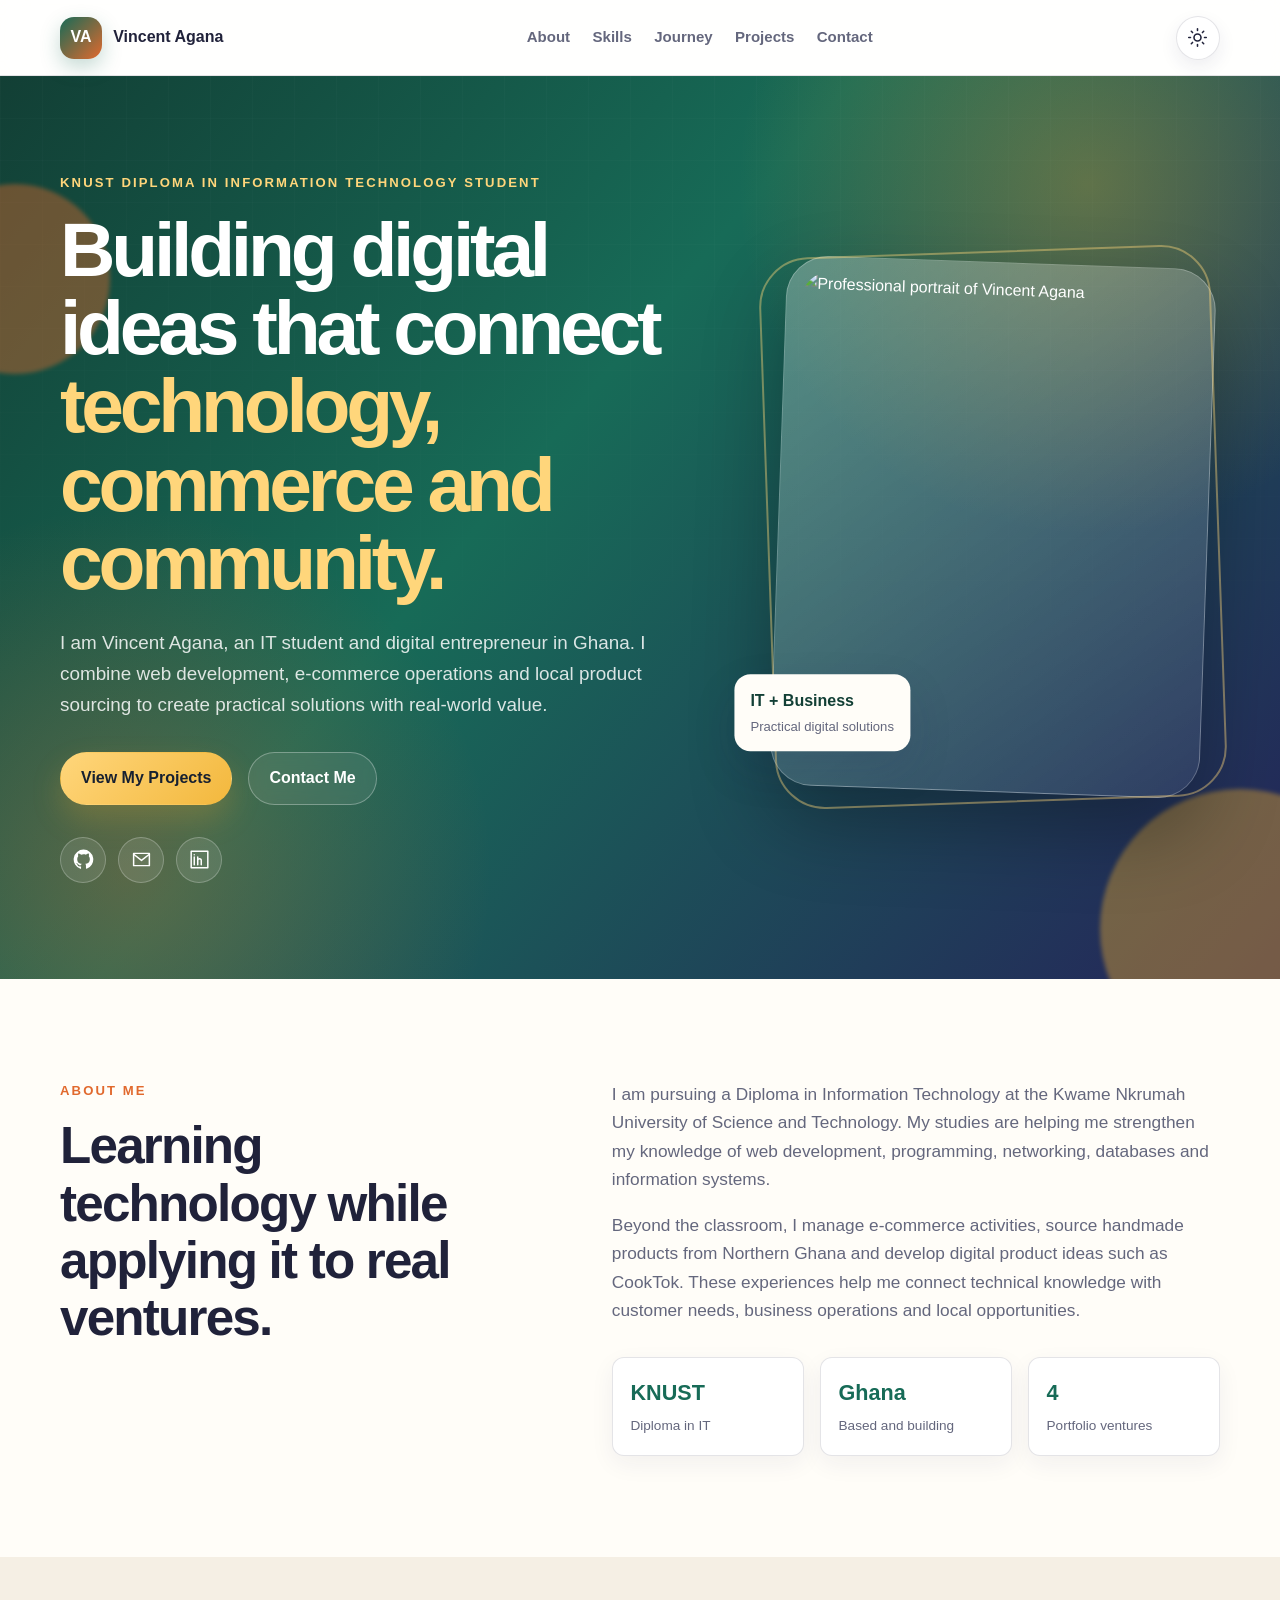
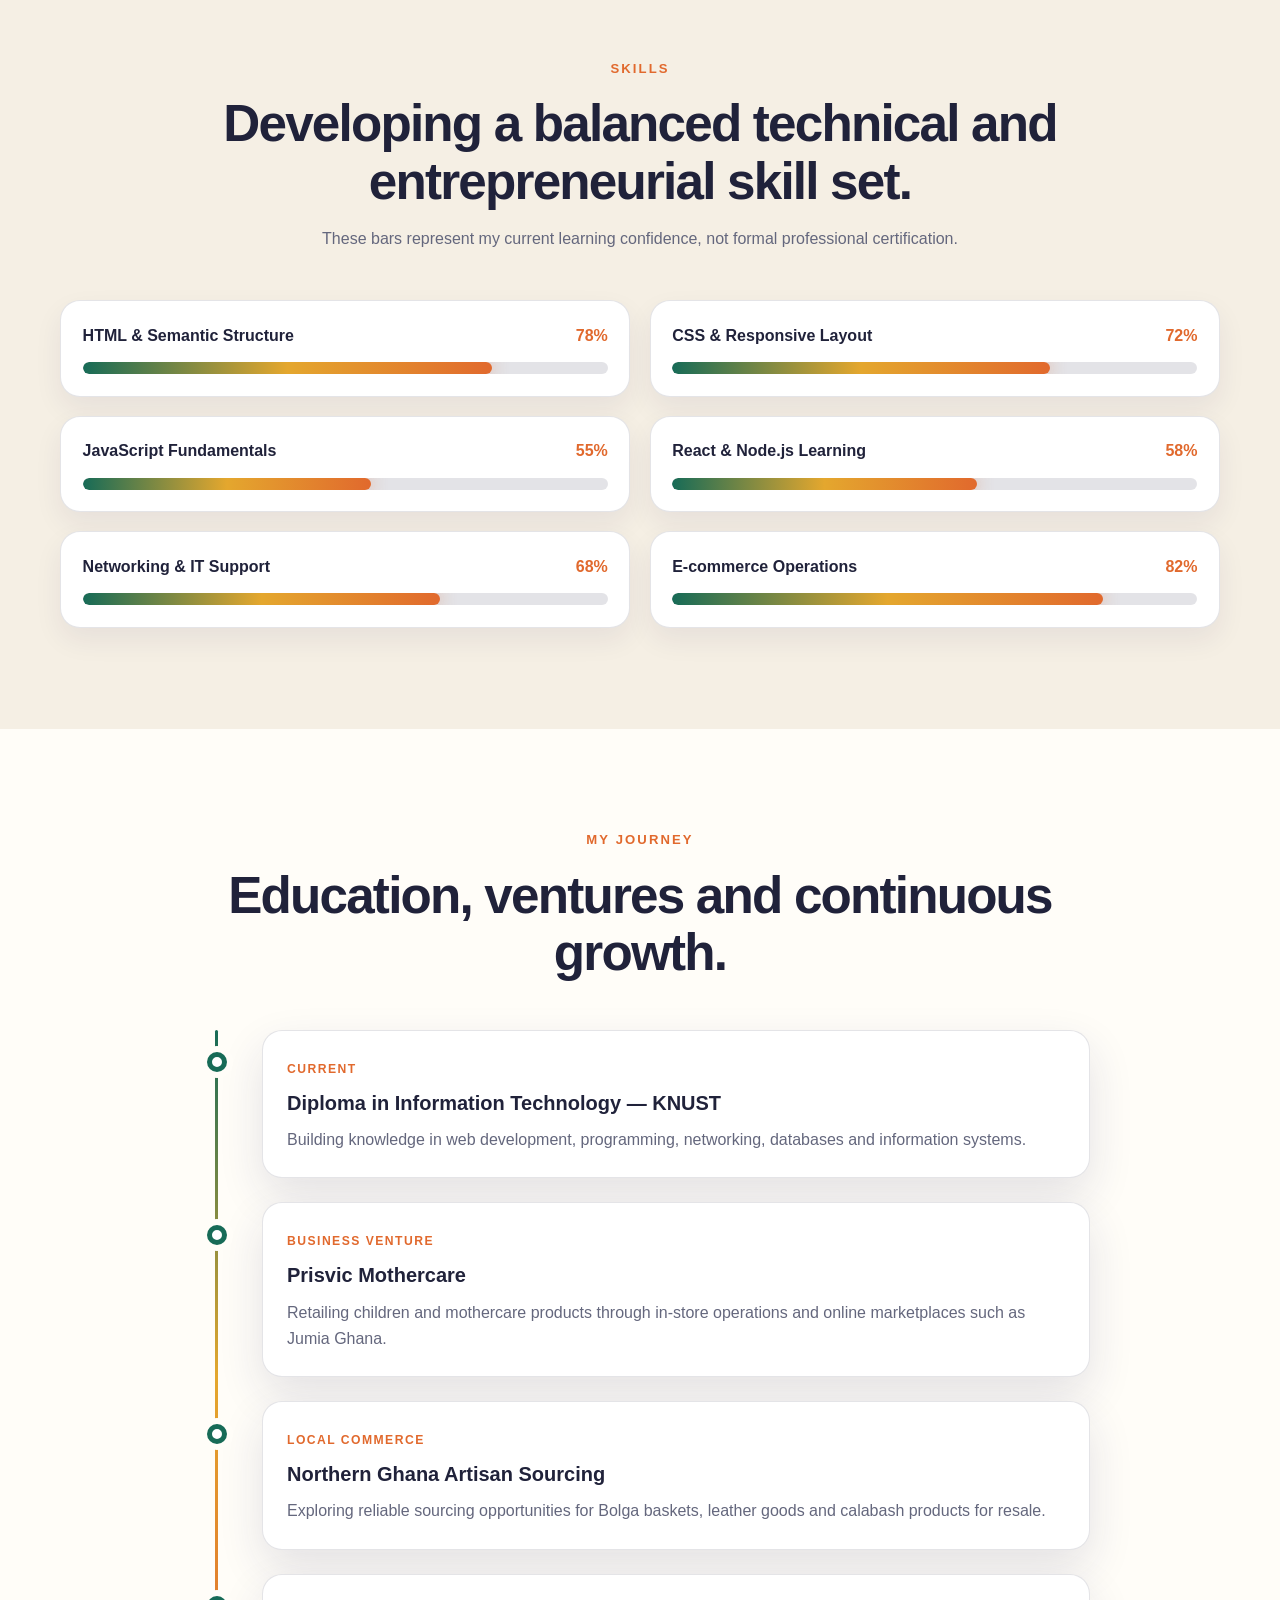
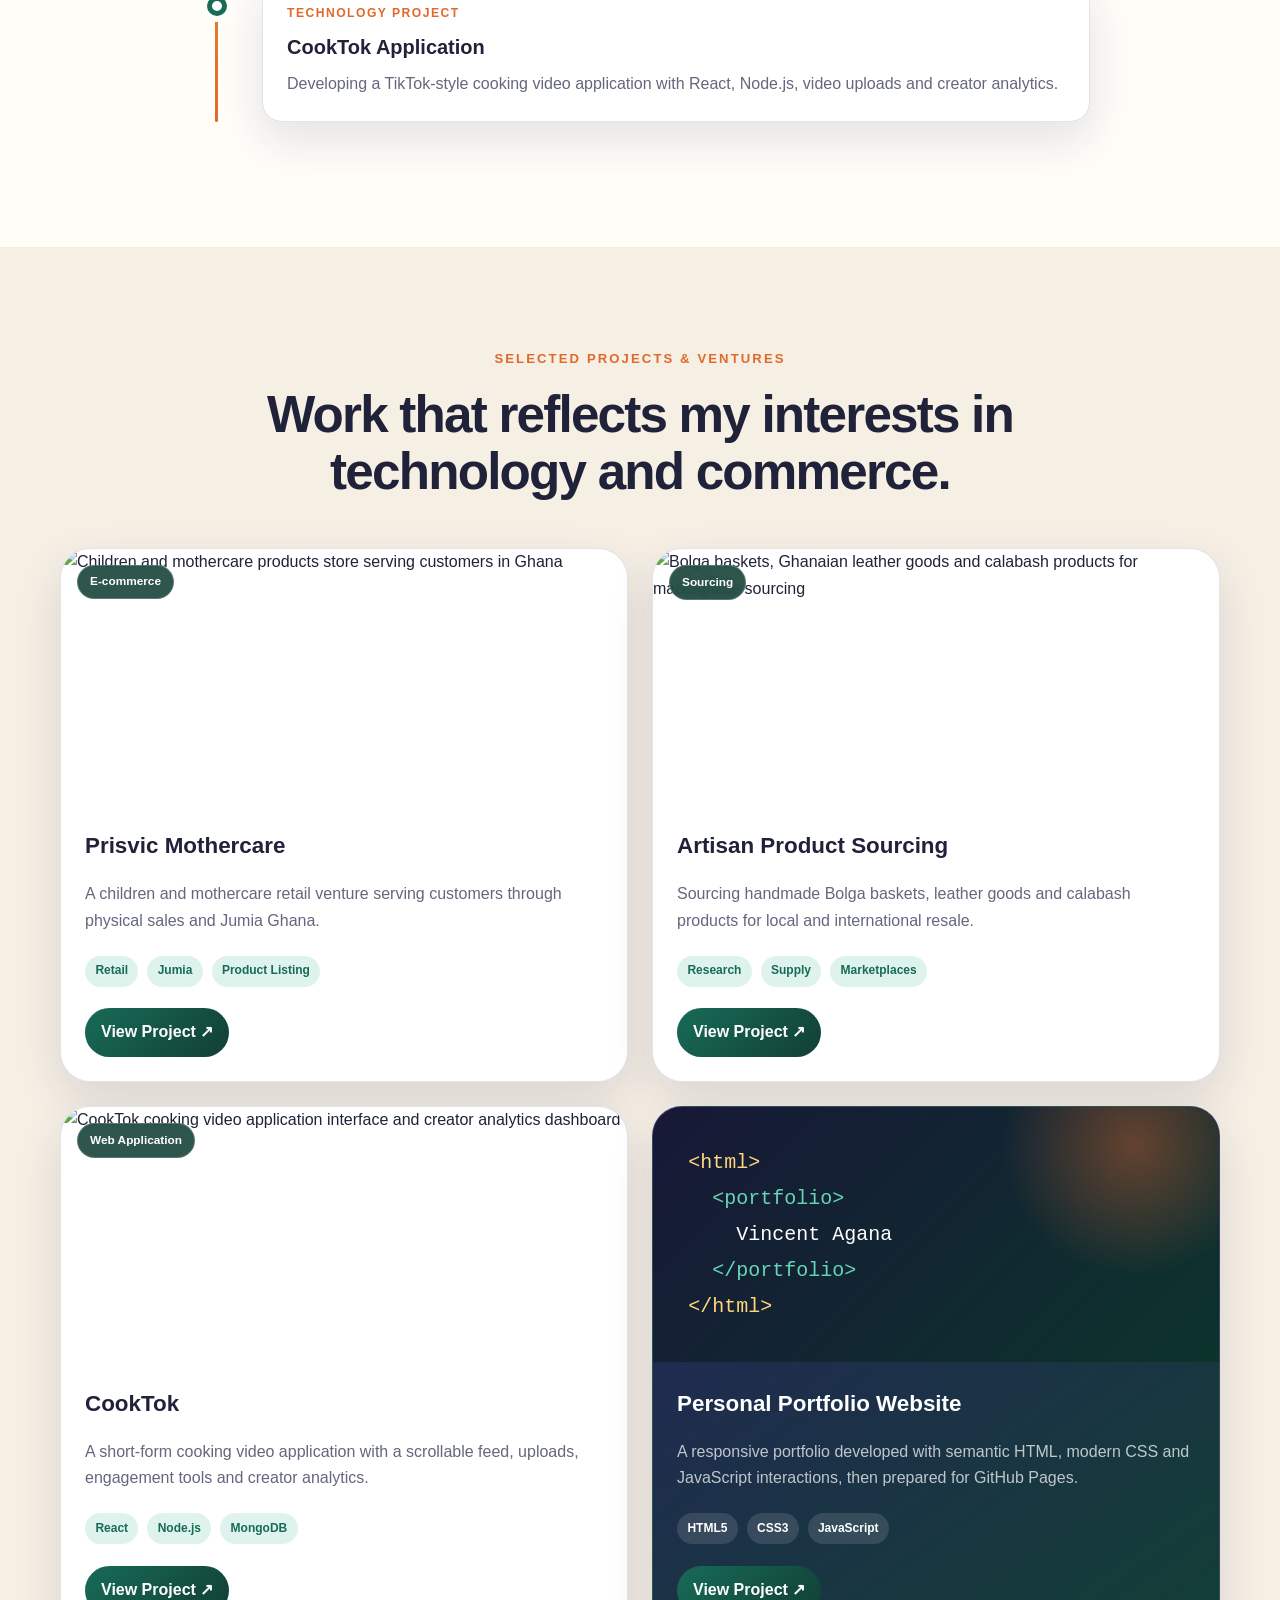
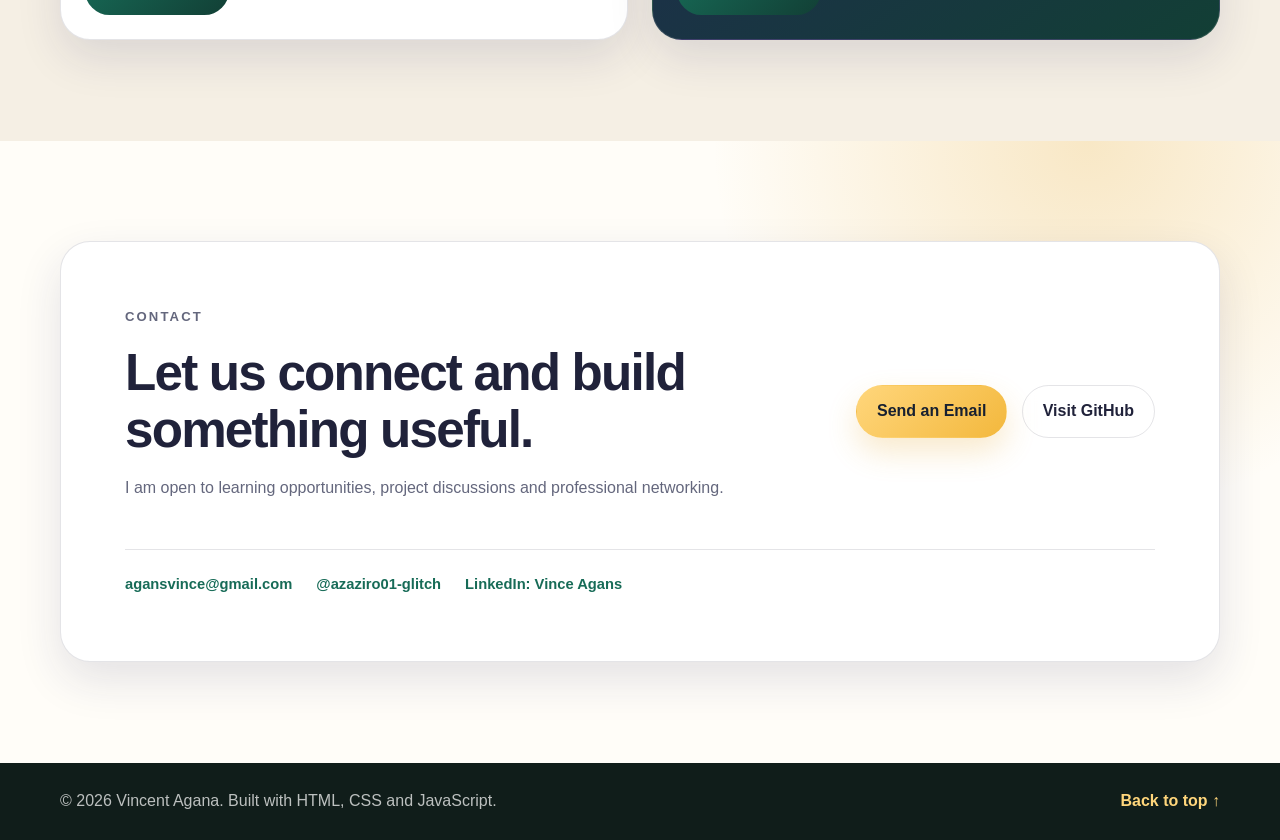
==== index.html @ 9705f958 "Add files via upload" ====
<!DOCTYPE html>
<html lang="en">
<head>
    <meta charset="UTF-8">
    <meta name="viewport" content="width=device-width, initial-scale=1.0">
    <meta name="description" content="Portfolio of Vincent Agana, a KNUST Diploma in Information Technology student, digital entrepreneur and web development learner in Ghana.">
    <meta name="theme-color" content="#173f35">
    <title>Vincent Agana | IT Student & Digital Entrepreneur</title>
    <link rel="stylesheet" href="style.css">
    <script>
        (function () {
            const savedTheme = localStorage.getItem("portfolio-theme");
            if (savedTheme === "dark") {
                document.documentElement.setAttribute("data-theme", "dark");
            }
        })();
    </script>
</head>
<body>
    <a class="skip-link" href="#main-content">Skip to main content</a>

    <header class="site-header">
        <div class="container nav-row">
            <a class="brand" href="#home" aria-label="Vincent Agana home">
                <span class="brand-mark">VA</span>
                <span>Vincent Agana</span>
            </a>

            <nav aria-label="Main navigation">
                <a href="#about">About</a>
                <a href="#skills">Skills</a>
                <a href="#timeline">Journey</a>
                <a href="#ventures">Projects</a>
                <a href="#contact">Contact</a>
            </nav>

            <button class="theme-toggle" id="theme-toggle" type="button" aria-label="Switch to dark mode" title="Switch colour theme">
                <svg class="sun-icon" viewBox="0 0 24 24" aria-hidden="true">
                    <circle cx="12" cy="12" r="4"></circle>
                    <path d="M12 2v2M12 20v2M4.93 4.93l1.42 1.42M17.66 17.66l1.41 1.41M2 12h2M20 12h2M4.93 19.07l1.42-1.42M17.66 6.34l1.41-1.41"></path>
                </svg>
                <svg class="moon-icon" viewBox="0 0 24 24" aria-hidden="true">
                    <path d="M21 12.79A9 9 0 1 1 11.21 3 7 7 0 0 0 21 12.79z"></path>
                </svg>
            </button>
        </div>
    </header>

    <main id="main-content">
        <section id="home" class="hero">
            <div class="hero-orb hero-orb-one" aria-hidden="true"></div>
            <div class="hero-orb hero-orb-two" aria-hidden="true"></div>

            <div class="container hero-grid">
                <div class="hero-copy reveal">
                    <p class="eyebrow">KNUST Diploma in Information Technology Student</p>
                    <h1>Building digital ideas that connect <span>technology, commerce and community.</span></h1>
                    <p class="hero-text">
                        I am Vincent Agana, an IT student and digital entrepreneur in Ghana. I combine web development,
                        e-commerce operations and local product sourcing to create practical solutions with real-world value.
                    </p>

                    <div class="hero-actions">
                        <a class="btn btn-primary" href="#ventures">View My Projects</a>
                        <a class="btn btn-ghost" href="mailto:agansvince@gmail.com">Contact Me</a>
                    </div>

                    <div class="social-row" aria-label="Social links">
                        <a class="social-icon" href="https://github.com/azaziro01-glitch" target="_blank" rel="noopener noreferrer" aria-label="GitHub profile" title="GitHub">
                            <svg viewBox="0 0 24 24" aria-hidden="true">
                                <path d="M12 .7a11.3 11.3 0 0 0-3.57 22c.57.1.77-.25.77-.55v-2.16c-3.15.68-3.81-1.34-3.81-1.34-.52-1.31-1.26-1.66-1.26-1.66-1.03-.7.08-.69.08-.69 1.14.08 1.74 1.17 1.74 1.17 1.01 1.74 2.66 1.24 3.31.95.1-.73.4-1.24.72-1.52-2.51-.29-5.15-1.26-5.15-5.59 0-1.24.44-2.25 1.17-3.04-.12-.29-.51-1.44.11-3 0 0 .95-.3 3.11 1.16A10.8 10.8 0 0 1 12 6.06c.96 0 1.93.13 2.83.38 2.16-1.46 3.11-1.16 3.11-1.16.62 1.56.23 2.71.11 3 .73.79 1.17 1.8 1.17 3.04 0 4.34-2.65 5.3-5.17 5.58.41.35.77 1.04.77 2.1v3.12c0 .3.2.66.78.55A11.3 11.3 0 0 0 12 .7z"></path>
                            </svg>
                        </a>
                        <a class="social-icon" href="mailto:agansvince@gmail.com" aria-label="Send email" title="Email">
                            <svg viewBox="0 0 24 24" aria-hidden="true">
                                <path d="M3 5h18v14H3z"></path>
                                <path d="m3 6 9 7 9-7"></path>
                            </svg>
                        </a>
                        <a class="social-icon" href="https://www.linkedin.com/in/vince-agans-50a6523a5" target="_blank" rel="noopener noreferrer" aria-label="LinkedIn profile" title="LinkedIn">
                            <svg viewBox="0 0 24 24" aria-hidden="true">
                                <path d="M6 9v9M6 6.5v.01M10 18v-5c0-2.5 4-2.7 4 0v5M10 9v9M2.5 2.5h19v19h-19z"></path>
                            </svg>
                        </a>
                    </div>
                </div>

                <div class="hero-visual reveal">
                    <div class="portrait-frame">
                        <img src="images/vincent-profile.webp" alt="Professional portrait of Vincent Agana">
                        <div class="portrait-badge">
                            <strong>IT + Business</strong>
                            <span>Practical digital solutions</span>
                        </div>
                    </div>
                </div>
            </div>
        </section>

        <section id="about" class="section">
            <div class="container split-layout">
                <div class="section-heading reveal">
                    <p class="eyebrow">About Me</p>
                    <h2>Learning technology while applying it to real ventures.</h2>
                </div>

                <div class="about-copy reveal">
                    <p>
                        I am pursuing a Diploma in Information Technology at the Kwame Nkrumah University of Science and
                        Technology. My studies are helping me strengthen my knowledge of web development, programming,
                        networking, databases and information systems.
                    </p>
                    <p>
                        Beyond the classroom, I manage e-commerce activities, source handmade products from Northern Ghana
                        and develop digital product ideas such as CookTok. These experiences help me connect technical
                        knowledge with customer needs, business operations and local opportunities.
                    </p>

                    <div class="fact-grid">
                        <div><strong>KNUST</strong><span>Diploma in IT</span></div>
                        <div><strong>Ghana</strong><span>Based and building</span></div>
                        <div><strong>4</strong><span>Portfolio ventures</span></div>
                    </div>
                </div>
            </div>
        </section>

        <section id="skills" class="section section-alt">
            <div class="container">
                <div class="section-heading centered reveal">
                    <p class="eyebrow">Skills</p>
                    <h2>Developing a balanced technical and entrepreneurial skill set.</h2>
                    <p>These bars represent my current learning confidence, not formal professional certification.</p>
                </div>

                <div class="skills-grid">
                    <article class="skill-card reveal">
                        <div class="skill-label"><span>HTML & Semantic Structure</span><strong>78%</strong></div>
                        <div class="skill-track"><span class="skill-fill" data-level="78"></span></div>
                    </article>
                    <article class="skill-card reveal">
                        <div class="skill-label"><span>CSS & Responsive Layout</span><strong>72%</strong></div>
                        <div class="skill-track"><span class="skill-fill" data-level="72"></span></div>
                    </article>
                    <article class="skill-card reveal">
                        <div class="skill-label"><span>JavaScript Fundamentals</span><strong>55%</strong></div>
                        <div class="skill-track"><span class="skill-fill" data-level="55"></span></div>
                    </article>
                    <article class="skill-card reveal">
                        <div class="skill-label"><span>React & Node.js Learning</span><strong>58%</strong></div>
                        <div class="skill-track"><span class="skill-fill" data-level="58"></span></div>
                    </article>
                    <article class="skill-card reveal">
                        <div class="skill-label"><span>Networking & IT Support</span><strong>68%</strong></div>
                        <div class="skill-track"><span class="skill-fill" data-level="68"></span></div>
                    </article>
                    <article class="skill-card reveal">
                        <div class="skill-label"><span>E-commerce Operations</span><strong>82%</strong></div>
                        <div class="skill-track"><span class="skill-fill" data-level="82"></span></div>
                    </article>
                </div>
            </div>
        </section>

        <section id="timeline" class="section">
            <div class="container">
                <div class="section-heading centered reveal">
                    <p class="eyebrow">My Journey</p>
                    <h2>Education, ventures and continuous growth.</h2>
                </div>

                <div class="timeline">
                    <article class="timeline-item reveal">
                        <span class="timeline-dot"></span>
                        <div class="timeline-card">
                            <span class="timeline-year">Current</span>
                            <h3>Diploma in Information Technology — KNUST</h3>
                            <p>Building knowledge in web development, programming, networking, databases and information systems.</p>
                        </div>
                    </article>

                    <article class="timeline-item reveal">
                        <span class="timeline-dot"></span>
                        <div class="timeline-card">
                            <span class="timeline-year">Business Venture</span>
                            <h3>Prisvic Mothercare</h3>
                            <p>Retailing children and mothercare products through in-store operations and online marketplaces such as Jumia Ghana.</p>
                        </div>
                    </article>

                    <article class="timeline-item reveal">
                        <span class="timeline-dot"></span>
                        <div class="timeline-card">
                            <span class="timeline-year">Local Commerce</span>
                            <h3>Northern Ghana Artisan Sourcing</h3>
                            <p>Exploring reliable sourcing opportunities for Bolga baskets, leather goods and calabash products for resale.</p>
                        </div>
                    </article>

                    <article class="timeline-item reveal">
                        <span class="timeline-dot"></span>
                        <div class="timeline-card">
                            <span class="timeline-year">Technology Project</span>
                            <h3>CookTok Application</h3>
                            <p>Developing a TikTok-style cooking video application with React, Node.js, video uploads and creator analytics.</p>
                        </div>
                    </article>
                </div>
            </div>
        </section>

        <section id="ventures" class="section section-alt">
            <div class="container">
                <div class="section-heading centered reveal">
                    <p class="eyebrow">Selected Projects & Ventures</p>
                    <h2>Work that reflects my interests in technology and commerce.</h2>
                </div>

                <div class="project-grid">
                    <article class="project-card reveal">
                        <div class="project-image-wrap">
                            <img src="images/prisvic-mothercare.webp" alt="Children and mothercare products store serving customers in Ghana">
                            <span class="project-tag">E-commerce</span>
                        </div>
                        <div class="project-content">
                            <h3>Prisvic Mothercare</h3>
                            <p>A children and mothercare retail venture serving customers through physical sales and Jumia Ghana.</p>
                            <div class="project-tech"><span>Retail</span><span>Jumia</span><span>Product Listing</span></div>
                            <a class="project-link" href="images/prisvic-mothercare.webp" target="_blank" rel="noopener noreferrer">View Project <span aria-hidden="true">↗</span></a>
                        </div>
                    </article>

                    <article class="project-card reveal">
                        <div class="project-image-wrap">
                            <img src="images/artisan-sourcing.webp" alt="Bolga baskets, Ghanaian leather goods and calabash products for marketplace sourcing">
                            <span class="project-tag">Sourcing</span>
                        </div>
                        <div class="project-content">
                            <h3>Artisan Product Sourcing</h3>
                            <p>Sourcing handmade Bolga baskets, leather goods and calabash products for local and international resale.</p>
                            <div class="project-tech"><span>Research</span><span>Supply</span><span>Marketplaces</span></div>
                            <a class="project-link" href="images/artisan-sourcing.webp" target="_blank" rel="noopener noreferrer">View Project <span aria-hidden="true">↗</span></a>
                        </div>
                    </article>

                    <article class="project-card reveal">
                        <div class="project-image-wrap">
                            <img src="images/cooktok-app.webp" alt="CookTok cooking video application interface and creator analytics dashboard">
                            <span class="project-tag">Web Application</span>
                        </div>
                        <div class="project-content">
                            <h3>CookTok</h3>
                            <p>A short-form cooking video application with a scrollable feed, uploads, engagement tools and creator analytics.</p>
                            <div class="project-tech"><span>React</span><span>Node.js</span><span>MongoDB</span></div>
                            <a class="project-link" href="images/cooktok-app.webp" target="_blank" rel="noopener noreferrer">View Project <span aria-hidden="true">↗</span></a>
                        </div>
                    </article>

                    <article class="project-card project-card-accent reveal">
                        <div class="portfolio-preview" aria-hidden="true">
                            <span>&lt;html&gt;</span>
                            <span class="indent">&lt;portfolio&gt;</span>
                            <span class="indent-two">Vincent Agana</span>
                            <span class="indent">&lt;/portfolio&gt;</span>
                            <span>&lt;/html&gt;</span>
                        </div>
                        <div class="project-content">
                            <h3>Personal Portfolio Website</h3>
                            <p>A responsive portfolio developed with semantic HTML, modern CSS and JavaScript interactions, then prepared for GitHub Pages.</p>
                            <div class="project-tech"><span>HTML5</span><span>CSS3</span><span>JavaScript</span></div>
                            <a class="project-link" href="https://github.com/azaziro01-glitch" target="_blank" rel="noopener noreferrer">View Project <span aria-hidden="true">↗</span></a>
                        </div>
                    </article>
                </div>
            </div>
        </section>

        <section id="contact" class="section contact-section">
            <div class="container contact-card reveal">
                <div>
                    <p class="eyebrow">Contact</p>
                    <h2>Let us connect and build something useful.</h2>
                    <p>I am open to learning opportunities, project discussions and professional networking.</p>
                </div>

                <div class="contact-actions">
                    <a class="btn btn-primary" href="mailto:agansvince@gmail.com">Send an Email</a>
                    <a class="btn btn-ghost" href="https://github.com/azaziro01-glitch" target="_blank" rel="noopener noreferrer">Visit GitHub</a>
                </div>

                <div class="contact-socials">
                    <a href="mailto:agansvince@gmail.com">agansvince@gmail.com</a>
                    <a href="https://github.com/azaziro01-glitch" target="_blank" rel="noopener noreferrer">@azaziro01-glitch</a>
                    <a href="https://www.linkedin.com/in/vince-agans-50a6523a5" target="_blank" rel="noopener noreferrer">LinkedIn: Vince Agans</a>
                </div>
            </div>
        </section>
    </main>

    <footer class="site-footer">
        <div class="container footer-row">
            <p>&copy; <span id="current-year">2026</span> Vincent Agana. Built with HTML, CSS and JavaScript.</p>
            <a href="#home">Back to top ↑</a>
        </div>
    </footer>

    <script src="script.js"></script>
</body>
</html>
---- style.css ----
/* Vincent Agana Portfolio
   Northern Ghana-inspired palette:
   forest green, terracotta, gold, indigo and warm sand.
*/

:root {
    --primary: #176b57;
    --primary-dark: #123f35;
    --primary-soft: #dff3ed;
    --accent: #e1692d;
    --accent-dark: #a9441e;
    --gold: #e4a72e;
    --indigo: #25235a;
    --text: #20223a;
    --muted: #64677d;
    --bg: #fffdf8;
    --bg-alt: #f5efe4;
    --surface: #ffffff;
    --surface-glass: rgba(255, 255, 255, 0.78);
    --border: rgba(32, 34, 58, 0.12);
    --shadow: 0 18px 45px rgba(37, 35, 90, 0.12);
    --shadow-hover: 0 28px 65px rgba(37, 35, 90, 0.2);
    --radius-sm: 12px;
    --radius-md: 20px;
    --radius-lg: 30px;
    --container: 1160px;
    --header-height: 76px;
}

html[data-theme="dark"] {
    --primary: #65d6b5;
    --primary-dark: #0b2b25;
    --primary-soft: #153e36;
    --accent: #ff8a50;
    --accent-dark: #ffb28d;
    --gold: #f6c65b;
    --indigo: #aaa8ff;
    --text: #f2f0f7;
    --muted: #b9b6c8;
    --bg: #11131e;
    --bg-alt: #181b29;
    --surface: #202333;
    --surface-glass: rgba(32, 35, 51, 0.82);
    --border: rgba(255, 255, 255, 0.11);
    --shadow: 0 18px 45px rgba(0, 0, 0, 0.28);
    --shadow-hover: 0 28px 65px rgba(0, 0, 0, 0.42);
}

* {
    box-sizing: border-box;
}

html {
    scroll-behavior: smooth;
    scroll-padding-top: calc(var(--header-height) + 20px);
}

body {
    margin: 0;
    min-width: 320px;
    color: var(--text);
    background: var(--bg);
    font-family: "Segoe UI", Inter, Arial, Helvetica, sans-serif;
    line-height: 1.65;
    transition: background-color 250ms ease, color 250ms ease;
}

img {
    display: block;
    max-width: 100%;
}

a {
    color: inherit;
}

button,
a {
    -webkit-tap-highlight-color: transparent;
}

button {
    font: inherit;
}

.container {
    width: min(100% - 40px, var(--container));
    margin-inline: auto;
}

.skip-link {
    position: fixed;
    top: -100px;
    left: 1rem;
    z-index: 2000;
    padding: 0.75rem 1rem;
    color: #fff;
    background: var(--accent-dark);
    border-radius: 0 0 10px 10px;
}

.skip-link:focus {
    top: 0;
}

.site-header {
    position: sticky;
    top: 0;
    z-index: 1000;
    min-height: var(--header-height);
    display: flex;
    align-items: center;
    border-bottom: 1px solid var(--border);
    background: var(--surface-glass);
    backdrop-filter: blur(16px);
    -webkit-backdrop-filter: blur(16px);
}

.nav-row {
    display: flex;
    align-items: center;
    gap: 1rem;
    justify-content: space-between;
}

.brand {
    display: inline-flex;
    align-items: center;
    gap: 0.7rem;
    font-weight: 800;
    text-decoration: none;
    white-space: nowrap;
}

.brand-mark {
    display: grid;
    place-items: center;
    width: 42px;
    height: 42px;
    color: #fff;
    background: linear-gradient(135deg, var(--primary), var(--accent));
    border-radius: 14px;
    box-shadow: 0 8px 20px rgba(23, 107, 87, 0.25);
}

nav {
    display: flex;
    align-items: center;
    justify-content: center;
    gap: clamp(0.7rem, 2vw, 1.4rem);
    flex-wrap: wrap;
}

nav a {
    position: relative;
    color: var(--muted);
    font-size: 0.94rem;
    font-weight: 700;
    text-decoration: none;
}

nav a::after {
    content: "";
    position: absolute;
    left: 0;
    bottom: -8px;
    width: 100%;
    height: 2px;
    background: var(--accent);
    transform: scaleX(0);
    transform-origin: right;
    transition: transform 200ms ease;
}

nav a:hover,
nav a:focus-visible {
    color: var(--text);
}

nav a:hover::after,
nav a:focus-visible::after {
    transform: scaleX(1);
    transform-origin: left;
}

.theme-toggle {
    flex: 0 0 auto;
    display: grid;
    place-items: center;
    width: 44px;
    height: 44px;
    color: var(--text);
    background: var(--surface);
    border: 1px solid var(--border);
    border-radius: 50%;
    cursor: pointer;
    box-shadow: 0 7px 18px rgba(37, 35, 90, 0.08);
    transition: transform 180ms ease, background 180ms ease;
}

.theme-toggle:hover {
    transform: translateY(-2px) rotate(5deg);
}

.theme-toggle svg {
    width: 21px;
    height: 21px;
    fill: none;
    stroke: currentColor;
    stroke-width: 1.8;
    stroke-linecap: round;
    stroke-linejoin: round;
}

.moon-icon {
    display: none;
}

html[data-theme="dark"] .sun-icon {
    display: none;
}

html[data-theme="dark"] .moon-icon {
    display: block;
}

.hero {
    position: relative;
    overflow: hidden;
    min-height: calc(100vh - var(--header-height));
    display: flex;
    align-items: center;
    padding: 6rem 0;
    color: #fff;
    background:
        radial-gradient(circle at 85% 12%, rgba(228, 167, 46, 0.34), transparent 26%),
        radial-gradient(circle at 10% 88%, rgba(225, 105, 45, 0.33), transparent 26%),
        linear-gradient(130deg, #123f35 0%, #176b57 42%, #25235a 100%);
}

.hero::before {
    content: "";
    position: absolute;
    inset: 0;
    opacity: 0.22;
    background-image:
        linear-gradient(rgba(255,255,255,.08) 1px, transparent 1px),
        linear-gradient(90deg, rgba(255,255,255,.08) 1px, transparent 1px);
    background-size: 42px 42px;
    mask-image: linear-gradient(to bottom, black, transparent 82%);
}

.hero-grid {
    position: relative;
    z-index: 2;
    display: grid;
    grid-template-columns: 1.15fr 0.85fr;
    gap: clamp(3rem, 7vw, 6rem);
    align-items: center;
}

.hero-copy {
    max-width: 730px;
}

.eyebrow {
    margin: 0 0 1rem;
    color: var(--accent);
    font-size: 0.82rem;
    font-weight: 900;
    letter-spacing: 0.16em;
    text-transform: uppercase;
}

.hero .eyebrow {
    color: #ffd67b;
}

.hero h1 {
    margin: 0;
    max-width: 780px;
    font-size: clamp(2.65rem, 6vw, 5.45rem);
    line-height: 1.02;
    letter-spacing: -0.055em;
}

.hero h1 span {
    color: #ffd67b;
}

.hero-text {
    max-width: 680px;
    margin: 1.6rem 0 0;
    color: rgba(255, 255, 255, 0.84);
    font-size: clamp(1rem, 1.7vw, 1.18rem);
}

.hero-actions {
    display: flex;
    gap: 1rem;
    flex-wrap: wrap;
    margin-top: 2rem;
}

.btn {
    display: inline-flex;
    align-items: center;
    justify-content: center;
    min-height: 50px;
    padding: 0.75rem 1.25rem;
    border: 1px solid transparent;
    border-radius: 999px;
    font-weight: 800;
    text-decoration: none;
    transition: transform 180ms ease, box-shadow 180ms ease, background 180ms ease;
}

.btn:hover {
    transform: translateY(-3px);
}

.btn-primary {
    color: #172030;
    background: linear-gradient(135deg, #ffd67b, #f3b83d);
    box-shadow: 0 14px 30px rgba(228, 167, 46, 0.24);
}

.btn-ghost {
    color: inherit;
    background: rgba(255, 255, 255, 0.08);
    border-color: rgba(255, 255, 255, 0.3);
    backdrop-filter: blur(8px);
}

.section .btn-ghost,
.contact-section .btn-ghost {
    color: var(--text);
    background: transparent;
    border-color: var(--border);
}

.social-row {
    display: flex;
    gap: 0.75rem;
    margin-top: 2rem;
}

.social-icon {
    display: grid;
    place-items: center;
    width: 46px;
    height: 46px;
    color: #fff;
    background: rgba(255, 255, 255, 0.1);
    border: 1px solid rgba(255, 255, 255, 0.24);
    border-radius: 50%;
    transition: transform 180ms ease, background 180ms ease;
}

.social-icon:hover {
    transform: translateY(-4px);
    background: rgba(255, 255, 255, 0.2);
}

.social-icon svg {
    width: 21px;
    height: 21px;
    fill: none;
    stroke: currentColor;
    stroke-width: 1.7;
    stroke-linecap: round;
    stroke-linejoin: round;
}

.social-icon:first-child svg {
    fill: currentColor;
    stroke: none;
}

.social-disabled {
    opacity: 0.6;
    cursor: not-allowed;
}

.hero-visual {
    display: flex;
    justify-content: center;
}

.portrait-frame {
    position: relative;
    width: min(100%, 430px);
    padding: 14px;
    background: linear-gradient(145deg, rgba(255,255,255,.28), rgba(255,255,255,.06));
    border: 1px solid rgba(255,255,255,.25);
    border-radius: 42px;
    box-shadow: 0 35px 80px rgba(0, 0, 0, 0.3);
    transform: rotate(2deg);
}

.portrait-frame::after {
    content: "";
    position: absolute;
    inset: -12px;
    z-index: -1;
    border: 2px solid rgba(255, 214, 123, 0.42);
    border-radius: 50px;
    transform: rotate(-4deg);
}

.portrait-frame img {
    width: 100%;
    aspect-ratio: 4 / 5;
    object-fit: cover;
    object-position: center 24%;
    border-radius: 31px;
}

.portrait-badge {
    position: absolute;
    left: -38px;
    bottom: 34px;
    display: grid;
    gap: 0.1rem;
    padding: 0.85rem 1rem;
    color: var(--text);
    background: #fffdf8;
    border-radius: 16px;
    box-shadow: var(--shadow);
    transform: rotate(-2deg);
}

.portrait-badge strong {
    color: #123f35;
}

.portrait-badge span {
    color: #64677d;
    font-size: 0.82rem;
}

.hero-orb {
    position: absolute;
    border-radius: 50%;
    filter: blur(2px);
    opacity: 0.42;
}

.hero-orb-one {
    top: 12%;
    left: -80px;
    width: 190px;
    height: 190px;
    background: #e1692d;
}

.hero-orb-two {
    right: -100px;
    bottom: -90px;
    width: 280px;
    height: 280px;
    background: #e4a72e;
}

.section {
    padding: 6.3rem 0;
}

.section-alt {
    background: var(--bg-alt);
}

.split-layout {
    display: grid;
    grid-template-columns: 0.85fr 1.15fr;
    gap: clamp(2.5rem, 8vw, 7rem);
    align-items: start;
}

.section-heading h2,
.contact-card h2 {
    margin: 0;
    font-size: clamp(2rem, 4vw, 3.5rem);
    line-height: 1.12;
    letter-spacing: -0.035em;
}

.section-heading > p:last-child {
    max-width: 680px;
    margin-inline: auto;
    color: var(--muted);
}

.section-heading.centered {
    max-width: 850px;
    margin: 0 auto 3rem;
    text-align: center;
}

.about-copy {
    color: var(--muted);
    font-size: 1.08rem;
}

.about-copy p:first-child {
    margin-top: 0;
}

.fact-grid {
    display: grid;
    grid-template-columns: repeat(3, 1fr);
    gap: 1rem;
    margin-top: 2rem;
}

.fact-grid div {
    display: grid;
    gap: 0.25rem;
    padding: 1.1rem;
    background: var(--surface);
    border: 1px solid var(--border);
    border-radius: var(--radius-sm);
    box-shadow: 0 8px 25px rgba(37, 35, 90, 0.06);
}

.fact-grid strong {
    color: var(--primary);
    font-size: 1.35rem;
}

.fact-grid span {
    color: var(--muted);
    font-size: 0.85rem;
}

.skills-grid {
    display: grid;
    grid-template-columns: repeat(2, minmax(0, 1fr));
    gap: 1.2rem;
}

.skill-card {
    padding: 1.35rem;
    background: var(--surface);
    border: 1px solid var(--border);
    border-radius: var(--radius-md);
    box-shadow: 0 12px 28px rgba(37, 35, 90, 0.07);
}

.skill-label {
    display: flex;
    gap: 1rem;
    justify-content: space-between;
    margin-bottom: 0.8rem;
    font-weight: 800;
}

.skill-label strong {
    color: var(--accent);
}

.skill-track {
    height: 12px;
    overflow: hidden;
    background: color-mix(in srgb, var(--muted) 18%, transparent);
    border-radius: 999px;
}

.skill-fill {
    display: block;
    width: 0;
    height: 100%;
    background: linear-gradient(90deg, var(--primary), var(--gold), var(--accent));
    border-radius: inherit;
    box-shadow: 0 0 18px color-mix(in srgb, var(--accent) 45%, transparent);
    transition: width 1.3s cubic-bezier(.2,.8,.2,1);
}

.timeline {
    position: relative;
    width: min(100%, 900px);
    margin: 3rem auto 0;
}

.timeline::before {
    content: "";
    position: absolute;
    top: 0;
    bottom: 0;
    left: 25px;
    width: 3px;
    background: linear-gradient(var(--primary), var(--gold), var(--accent));
    border-radius: 999px;
}

.timeline-item {
    position: relative;
    display: grid;
    grid-template-columns: 52px 1fr;
    gap: 1.25rem;
    margin-bottom: 1.5rem;
}

.timeline-dot {
    position: relative;
    z-index: 2;
    align-self: start;
    width: 20px;
    height: 20px;
    margin: 1.4rem 0 0 16.5px;
    background: var(--surface);
    border: 5px solid var(--primary);
    border-radius: 50%;
    box-shadow: 0 0 0 6px var(--bg);
}

.timeline-card {
    padding: 1.5rem;
    background: var(--surface);
    border: 1px solid var(--border);
    border-radius: var(--radius-md);
    box-shadow: var(--shadow);
}

.timeline-card h3 {
    margin: 0.35rem 0 0.45rem;
    font-size: 1.25rem;
}

.timeline-card p {
    margin: 0;
    color: var(--muted);
}

.timeline-year {
    color: var(--accent);
    font-size: 0.76rem;
    font-weight: 900;
    letter-spacing: 0.12em;
    text-transform: uppercase;
}

.project-grid {
    display: grid;
    grid-template-columns: repeat(2, minmax(0, 1fr));
    gap: 1.5rem;
}

.project-card {
    overflow: hidden;
    display: flex;
    flex-direction: column;
    min-height: 100%;
    background: var(--surface);
    border: 1px solid var(--border);
    border-radius: var(--radius-lg);
    box-shadow: var(--shadow);
    transition: transform 280ms ease, box-shadow 280ms ease, border-color 280ms ease;
}

.project-card:hover {
    transform: translateY(-9px);
    box-shadow: var(--shadow-hover);
    border-color: color-mix(in srgb, var(--accent) 45%, var(--border));
}

.project-image-wrap {
    position: relative;
    overflow: hidden;
}

.project-image-wrap img {
    width: 100%;
    height: 255px;
    object-fit: cover;
    transition: transform 650ms cubic-bezier(.2,.8,.2,1);
}

.project-card:hover .project-image-wrap img {
    transform: scale(1.055);
}

.project-tag {
    position: absolute;
    top: 1rem;
    left: 1rem;
    padding: 0.42rem 0.75rem;
    color: #fff;
    background: rgba(18, 63, 53, 0.88);
    border: 1px solid rgba(255,255,255,.2);
    border-radius: 999px;
    font-size: 0.74rem;
    font-weight: 900;
    backdrop-filter: blur(8px);
}

.project-content {
    display: flex;
    flex: 1;
    flex-direction: column;
    padding: 1.5rem;
}

.project-content h3 {
    margin: 0;
    font-size: 1.4rem;
}

.project-content p {
    color: var(--muted);
}

.project-tech {
    display: flex;
    flex-wrap: wrap;
    gap: 0.55rem;
    margin: 0.35rem 0 1.35rem;
}

.project-tech span {
    padding: 0.35rem 0.65rem;
    color: var(--primary);
    background: var(--primary-soft);
    border-radius: 999px;
    font-size: 0.75rem;
    font-weight: 800;
}

.project-link {
    align-self: flex-start;
    margin-top: auto;
    padding: 0.7rem 1rem;
    color: #fff;
    background: linear-gradient(135deg, var(--primary), var(--primary-dark));
    border-radius: 999px;
    font-weight: 850;
    text-decoration: none;
    transition: transform 180ms ease, box-shadow 180ms ease;
}

.project-link:hover {
    transform: translateX(4px);
    box-shadow: 0 10px 25px rgba(23, 107, 87, 0.25);
}

.project-card-accent {
    color: #fff;
    background: linear-gradient(145deg, #25235a, #123f35);
    border-color: rgba(255,255,255,.12);
}

.project-card-accent .project-content p {
    color: rgba(255,255,255,.72);
}

.project-card-accent .project-tech span {
    color: #fff;
    background: rgba(255,255,255,.12);
}

.portfolio-preview {
    min-height: 255px;
    display: flex;
    flex-direction: column;
    justify-content: center;
    padding: 2.2rem;
    color: #ffd67b;
    background:
        radial-gradient(circle at 85% 15%, rgba(225,105,45,.4), transparent 25%),
        linear-gradient(135deg, #171837, #0c332c);
    font-family: Consolas, "Courier New", monospace;
    font-size: clamp(1rem, 2vw, 1.25rem);
    line-height: 1.8;
}

.portfolio-preview span {
    display: block;
}

.portfolio-preview .indent {
    padding-left: 1.5rem;
    color: #65d6b5;
}

.portfolio-preview .indent-two {
    padding-left: 3rem;
    color: #fff;
}

.contact-section {
    background:
        radial-gradient(circle at 85% 0%, color-mix(in srgb, var(--gold) 25%, transparent), transparent 30%),
        var(--bg);
}

.contact-card {
    display: grid;
    grid-template-columns: 1.2fr auto;
    gap: 2rem 3rem;
    align-items: center;
    padding: clamp(2rem, 5vw, 4rem);
    background: var(--surface);
    border: 1px solid var(--border);
    border-radius: var(--radius-lg);
    box-shadow: var(--shadow);
}

.contact-card p {
    color: var(--muted);
}

.contact-actions {
    display: flex;
    gap: 0.9rem;
    flex-wrap: wrap;
    justify-content: flex-end;
}

.contact-socials {
    grid-column: 1 / -1;
    display: flex;
    flex-wrap: wrap;
    gap: 1rem 1.5rem;
    padding-top: 1.4rem;
    border-top: 1px solid var(--border);
    color: var(--muted);
    font-size: 0.92rem;
}

.contact-socials a {
    color: var(--primary);
    font-weight: 800;
    text-decoration: none;
}

.site-footer {
    padding: 1.6rem 0;
    color: rgba(255,255,255,.72);
    background: #101d1a;
}

.footer-row {
    display: flex;
    gap: 1rem;
    align-items: center;
    justify-content: space-between;
}

.footer-row p {
    margin: 0;
}

.footer-row a {
    color: #ffd67b;
    font-weight: 800;
    text-decoration: none;
}

/* Scroll reveal */
.reveal {
    opacity: 0;
    transform: translateY(28px);
    transition:
        opacity 700ms ease,
        transform 700ms cubic-bezier(.2,.8,.2,1);
}

.reveal.is-visible {
    opacity: 1;
    transform: translateY(0);
}

@media (prefers-reduced-motion: reduce) {
    html {
        scroll-behavior: auto;
    }

    *,
    *::before,
    *::after {
        animation-duration: 0.01ms !important;
        animation-iteration-count: 1 !important;
        transition-duration: 0.01ms !important;
    }

    .reveal {
        opacity: 1;
        transform: none;
    }
}

@media (max-width: 900px) {
    :root {
        --header-height: auto;
    }

    .site-header {
        padding: 0.65rem 0;
    }

    .nav-row {
        flex-wrap: wrap;
    }

    nav {
        order: 3;
        width: 100%;
        padding-top: 0.25rem;
    }

    .hero {
        min-height: auto;
        padding: 4.5rem 0 5rem;
    }

    .hero-grid,
    .split-layout,
    .contact-card {
        grid-template-columns: 1fr;
    }

    .hero-copy {
        text-align: center;
    }

    .hero-text,
    .hero-actions,
    .social-row {
        justify-content: center;
        margin-inline: auto;
    }

    .hero-visual {
        order: -1;
    }

    .portrait-frame {
        width: min(82vw, 390px);
    }

    .portrait-badge {
        left: -10px;
    }

    .section-heading {
        text-align: center;
    }

    .project-grid {
        grid-template-columns: 1fr;
    }

    .contact-actions {
        justify-content: flex-start;
    }
}

@media (max-width: 680px) {
    .container {
        width: min(100% - 28px, var(--container));
    }

    .brand > span:last-child {
        display: none;
    }

    nav {
        gap: 0.75rem 1rem;
    }

    nav a {
        font-size: 0.84rem;
    }

    .hero h1 {
        font-size: clamp(2.35rem, 12vw, 3.55rem);
    }

    .hero-actions .btn {
        width: 100%;
    }

    .section {
        padding: 4.8rem 0;
    }

    .fact-grid,
    .skills-grid {
        grid-template-columns: 1fr;
    }

    .project-image-wrap img,
    .portfolio-preview {
        min-height: 210px;
        height: 210px;
    }

    .contact-card {
        padding: 1.5rem;
    }

    .contact-actions .btn {
        width: 100%;
    }

    .footer-row {
        flex-direction: column;
        text-align: center;
    }
}
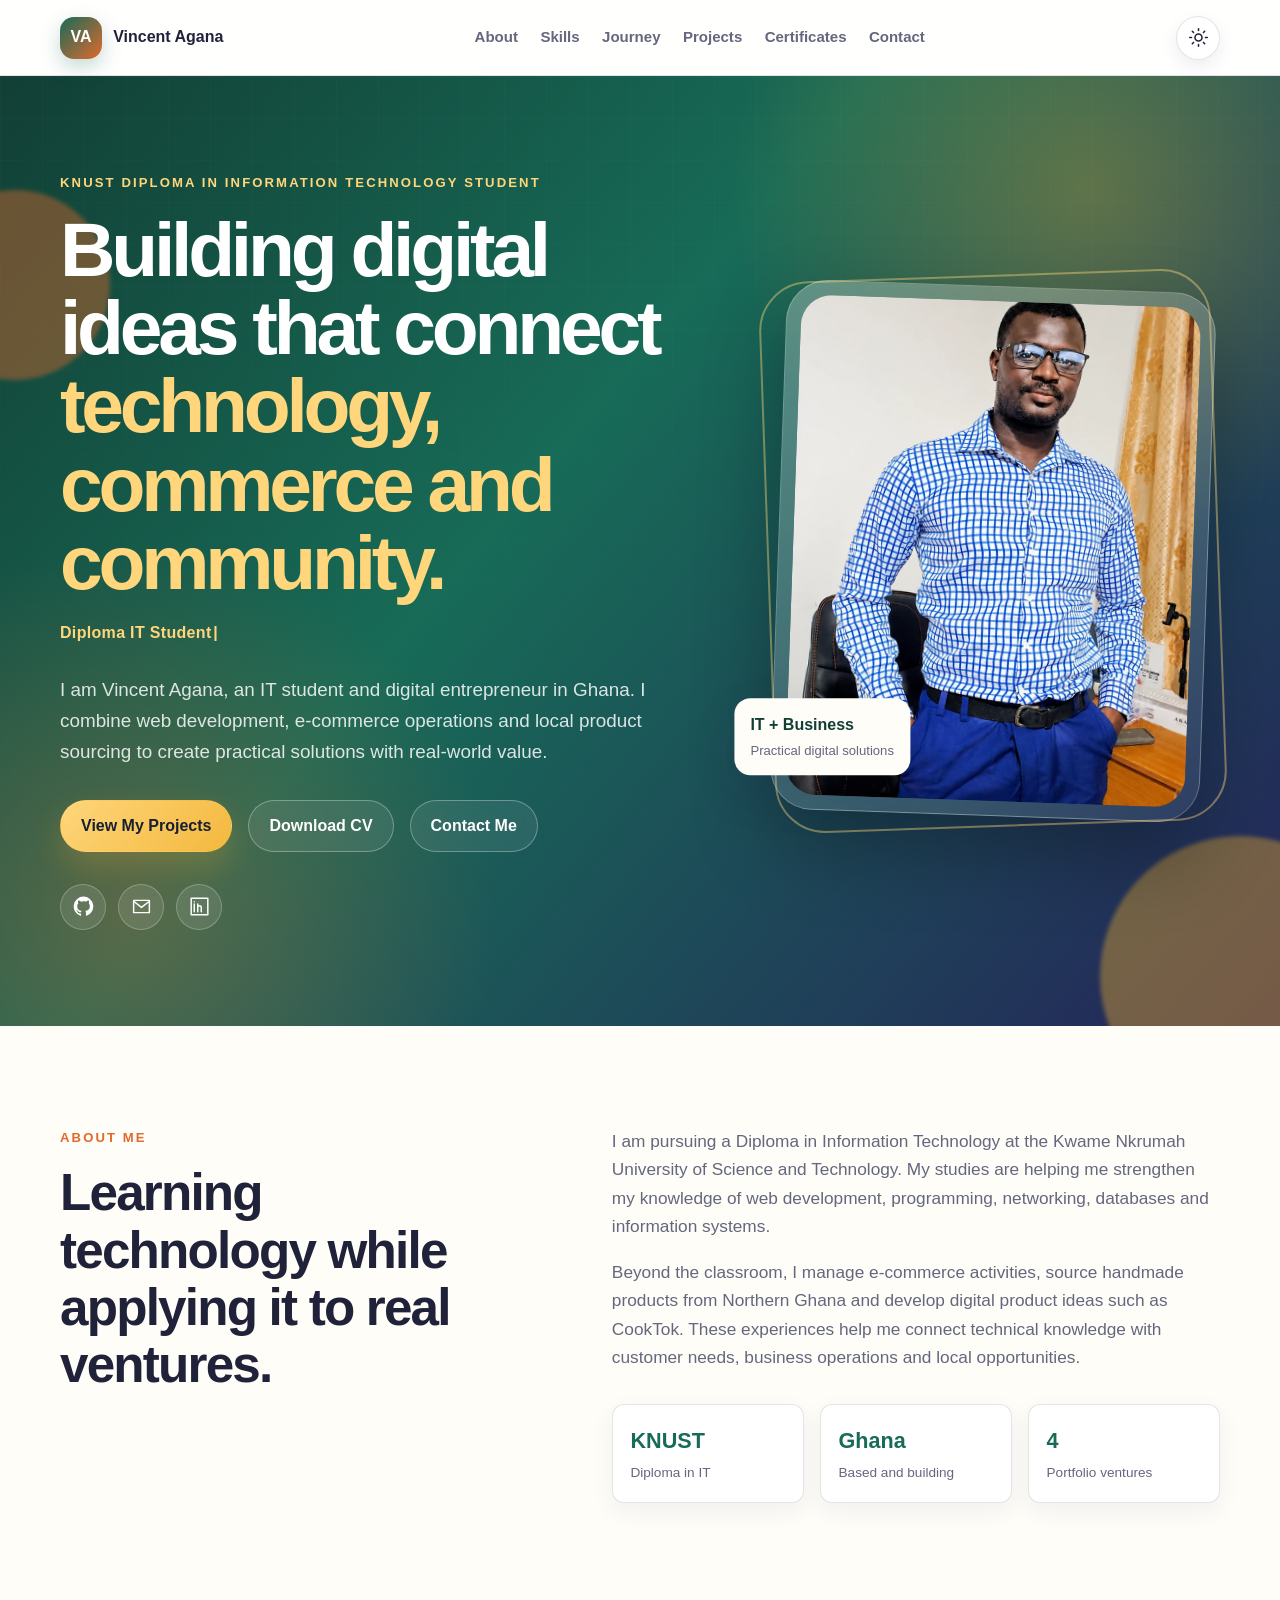
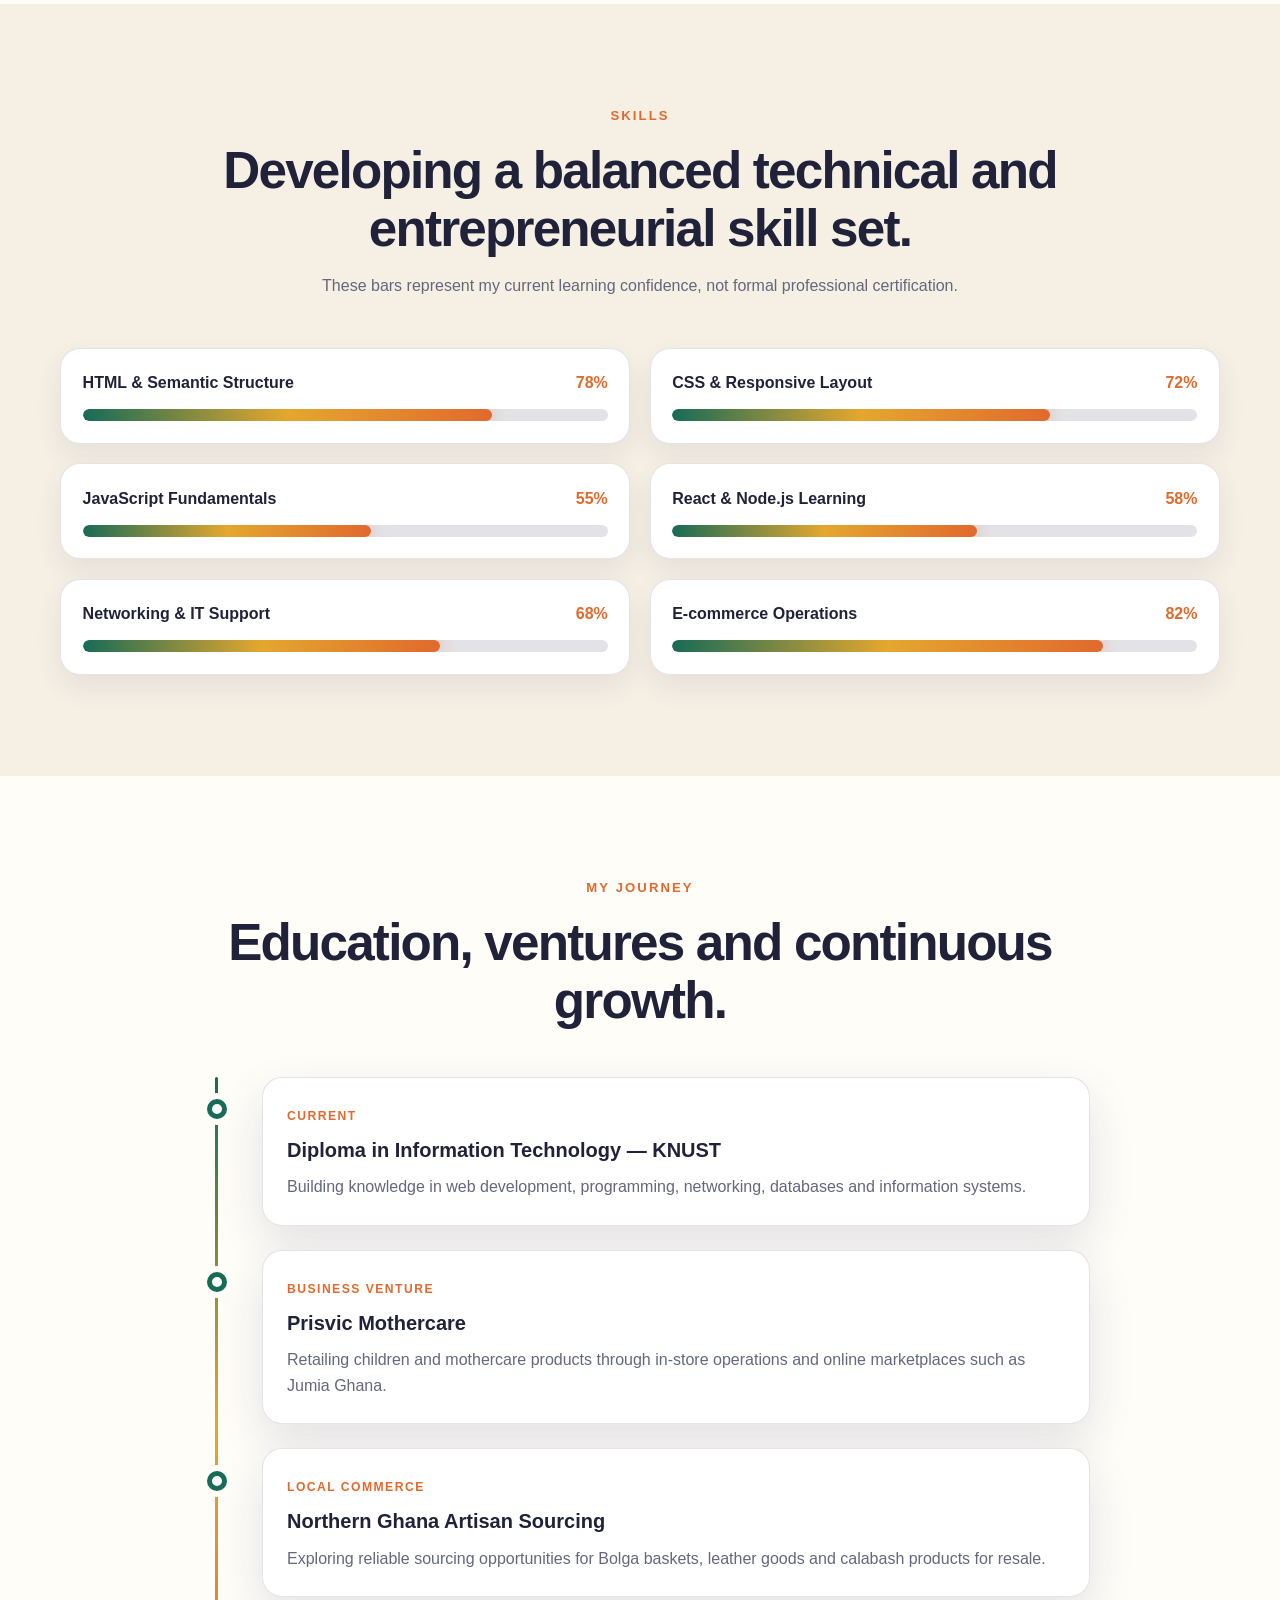
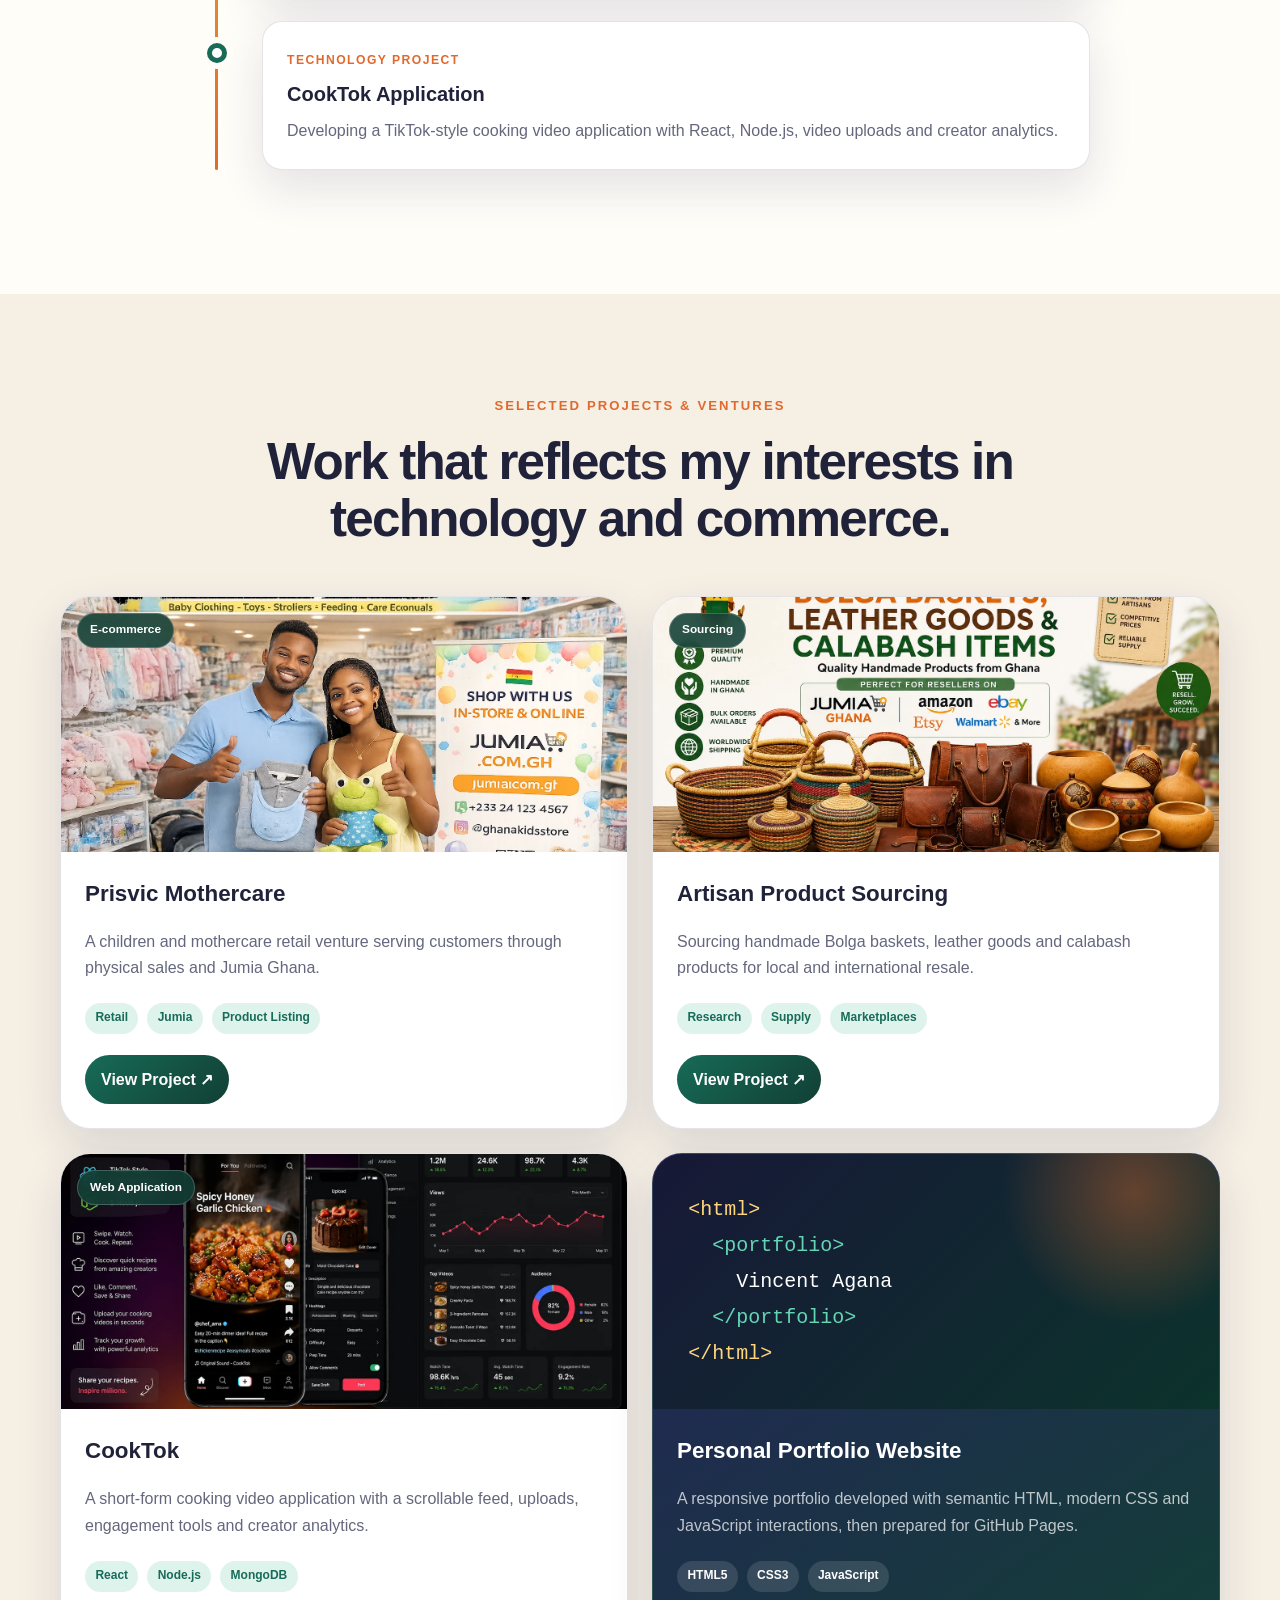
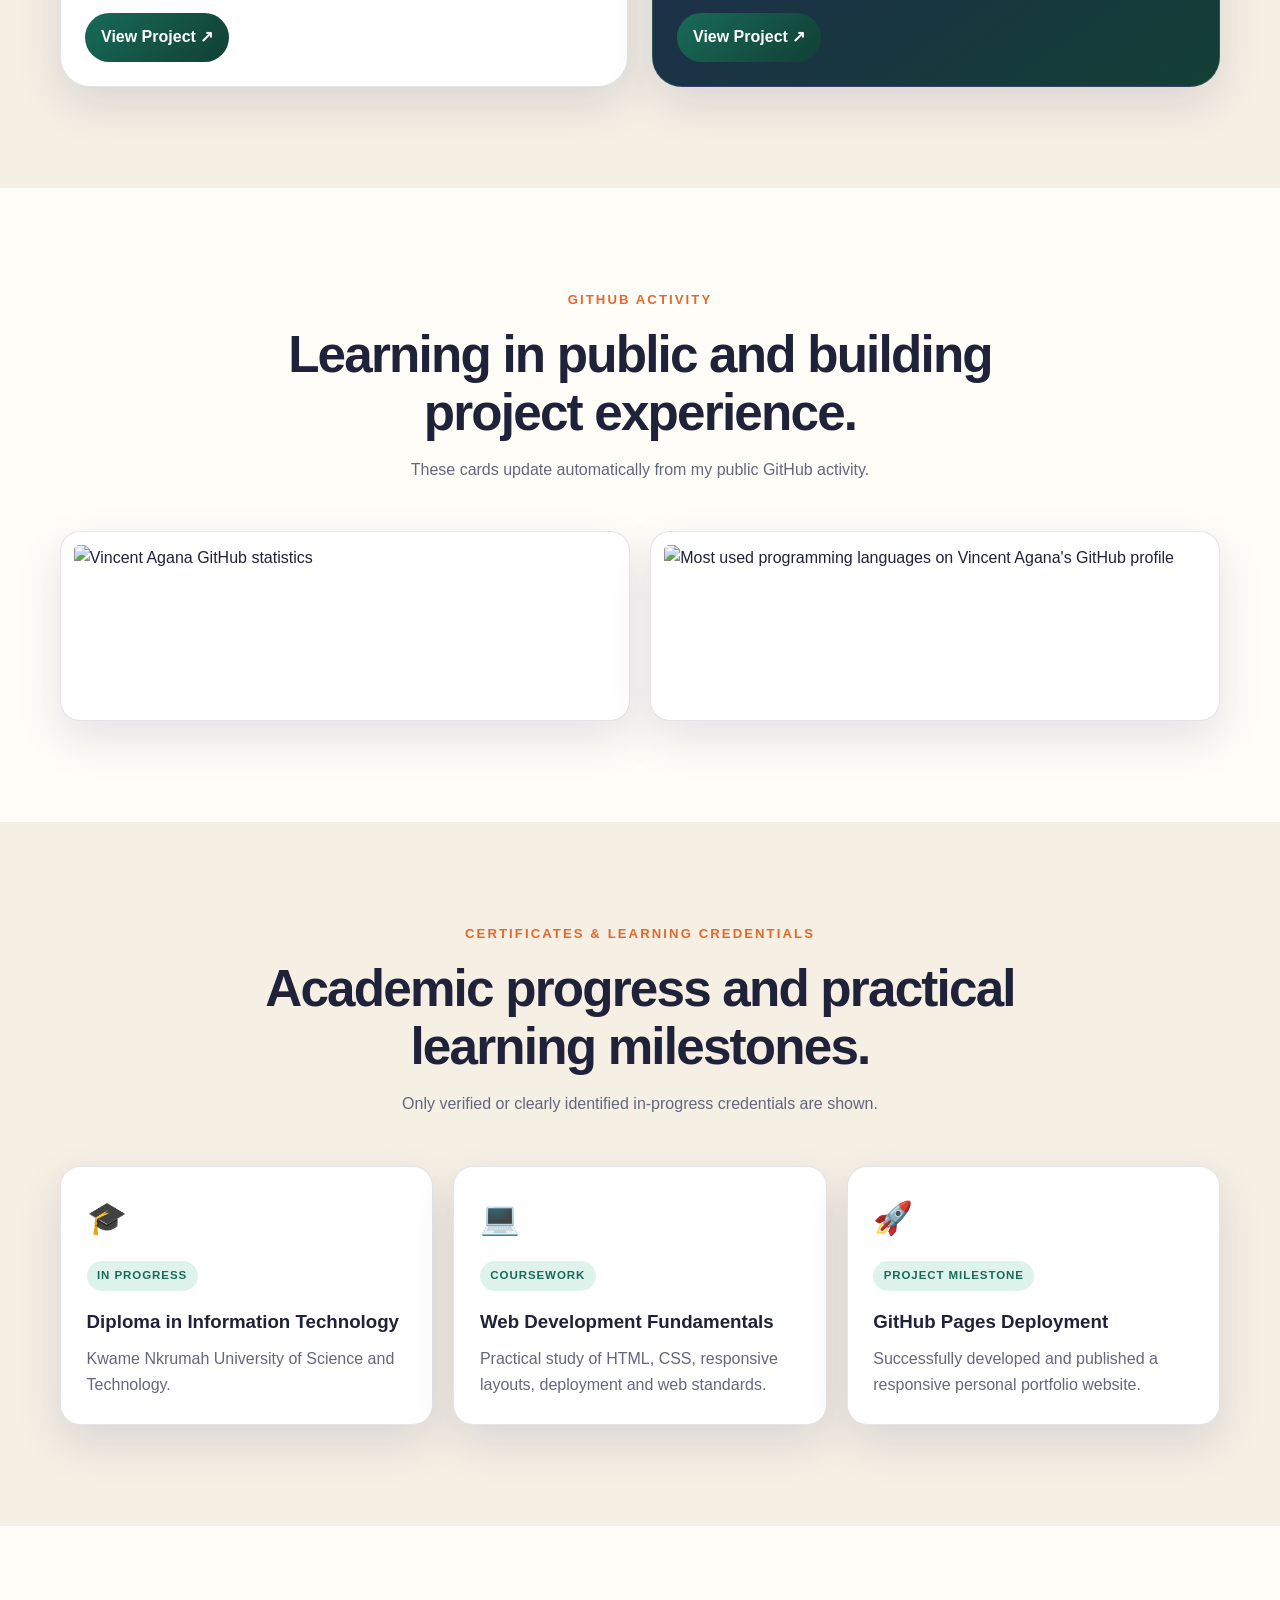
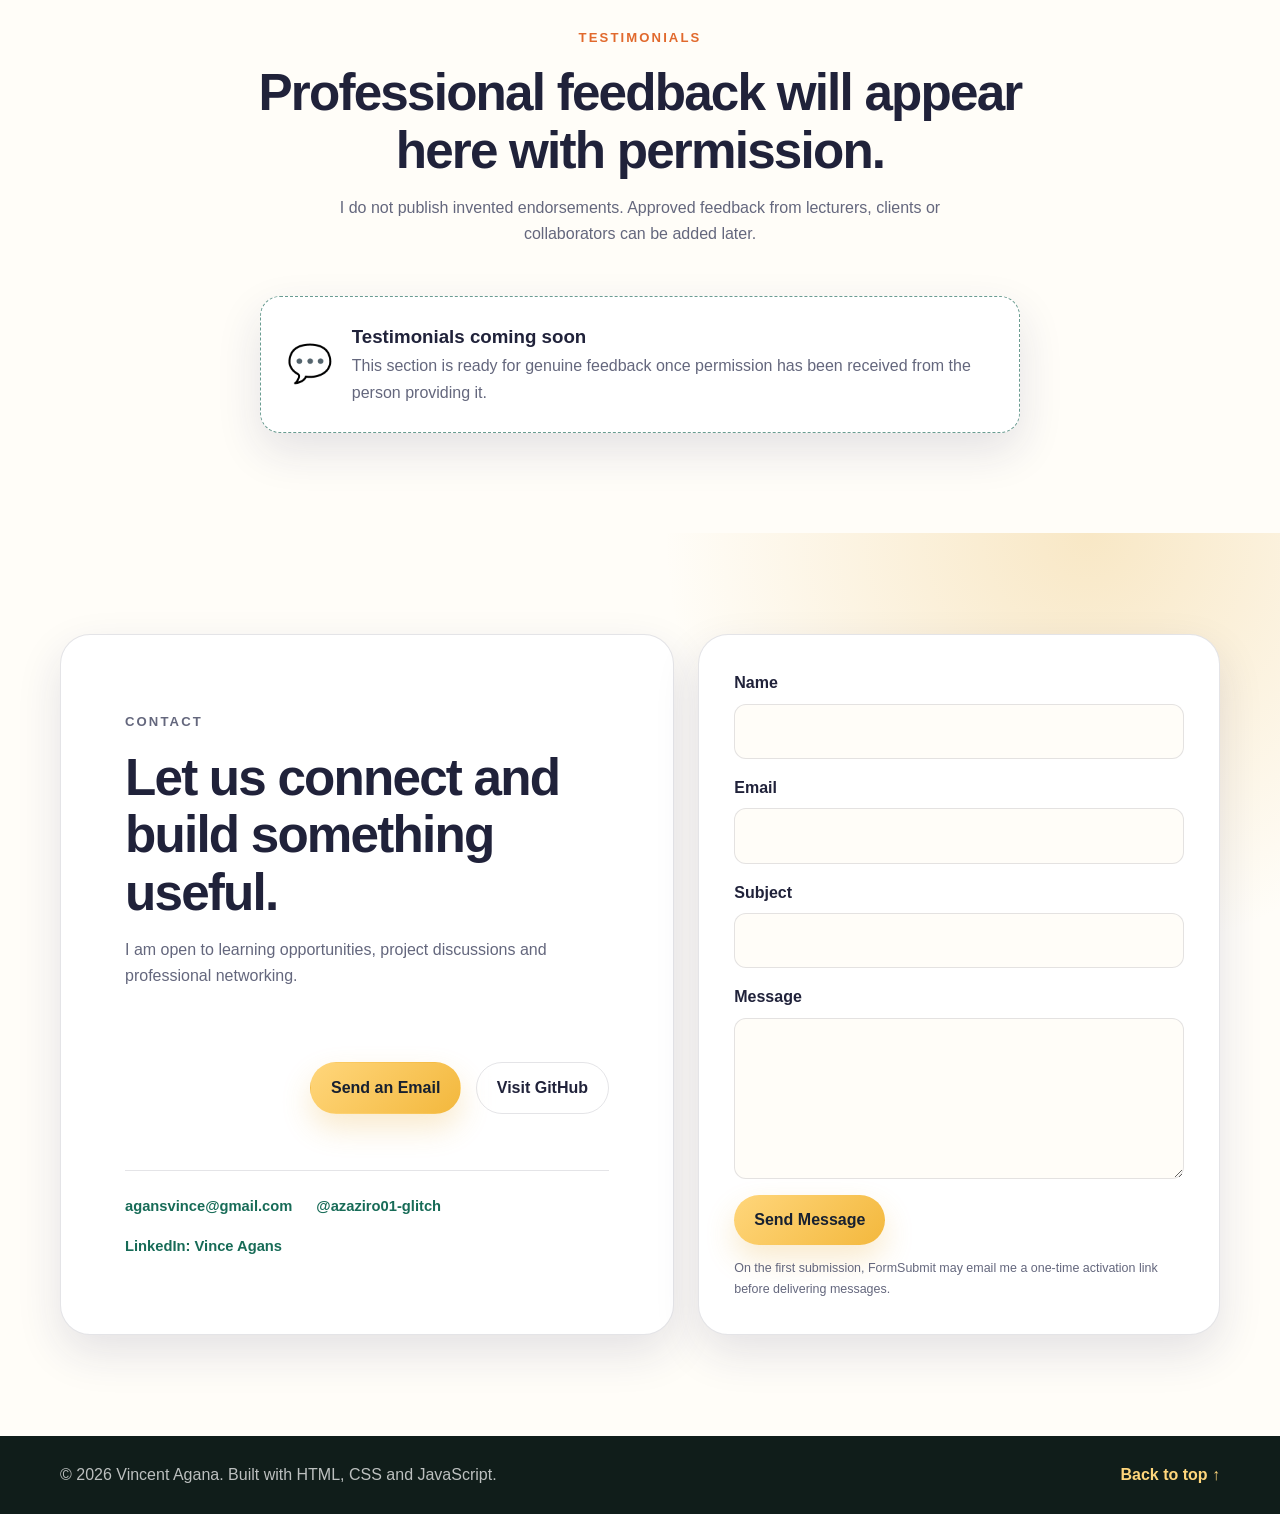
==== commit a79ea133: "update portfolio to professional version" ====
--- a/index.html
+++ b/index.html
@@ -6,6 +6,29 @@
     <meta name="description" content="Portfolio of Vincent Agana, a KNUST Diploma in Information Technology student, digital entrepreneur and web development learner in Ghana.">
     <meta name="theme-color" content="#173f35">
     <title>Vincent Agana | IT Student & Digital Entrepreneur</title>
+
+    <link rel="canonical" href="https://azaziro01-glitch.github.io/portfolio/">
+    <link rel="icon" href="favicon.svg" type="image/svg+xml">
+    <link rel="apple-touch-icon" href="apple-touch-icon.png">
+    <link rel="manifest" href="site.webmanifest">
+    <meta name="author" content="Vincent Agana">
+    <meta name="robots" content="index, follow">
+    <meta name="keywords" content="Vincent Agana, KNUST IT student, Ghana web developer, digital entrepreneur, CookTok, Prisvic Mothercare, Bolga baskets sourcing">
+    <meta property="og:type" content="website">
+    <meta property="og:title" content="Vincent Agana | IT Student & Digital Entrepreneur">
+    <meta property="og:description" content="Portfolio of Vincent Agana, a KNUST Diploma in Information Technology student building digital, e-commerce and community-focused projects.">
+    <meta property="og:url" content="https://azaziro01-glitch.github.io/portfolio/">
+    <meta property="og:image" content="https://azaziro01-glitch.github.io/portfolio/images/vincent-profile.webp">
+    <meta name="twitter:card" content="summary_large_image">
+    <meta name="twitter:title" content="Vincent Agana | IT Student & Digital Entrepreneur">
+    <meta name="twitter:description" content="KNUST IT student, web development learner and digital entrepreneur in Ghana.">
+    <meta name="twitter:image" content="https://azaziro01-glitch.github.io/portfolio/images/vincent-profile.webp">
+    <link rel="preload" as="image" href="images/vincent-profile.webp" type="image/webp" fetchpriority="high">
+    <link rel="dns-prefetch" href="//github-readme-stats.vercel.app">
+    <script type="application/ld+json">
+    {"@context": "https://schema.org", "@type": "Person", "name": "Vincent Agana", "url": "https://azaziro01-glitch.github.io/portfolio/", "image": "https://azaziro01-glitch.github.io/portfolio/images/vincent-profile.webp", "email": "mailto:agansvince@gmail.com", "sameAs": ["https://github.com/azaziro01-glitch", "https://www.linkedin.com/in/vince-agans-50a6523a5"], "alumniOf": {"@type": "CollegeOrUniversity", "name": "Kwame Nkrumah University of Science and Technology"}, "knowsAbout": ["Web development", "Information technology", "E-commerce", "Computer networking", "Digital entrepreneurship"]}
+    </script>
+
     <link rel="stylesheet" href="style.css">
     <script>
         (function () {
@@ -31,6 +54,7 @@
                 <a href="#skills">Skills</a>
                 <a href="#timeline">Journey</a>
                 <a href="#ventures">Projects</a>
+                <a href="#credentials">Certificates</a>
                 <a href="#contact">Contact</a>
             </nav>
 
@@ -55,6 +79,7 @@
                 <div class="hero-copy reveal">
                     <p class="eyebrow">KNUST Diploma in Information Technology Student</p>
                     <h1>Building digital ideas that connect <span>technology, commerce and community.</span></h1>
+                    <p class="typing-line" aria-label="Diploma IT Student, Web Developer, Entrepreneur"><span id="typing-text"></span><span class="typing-cursor" aria-hidden="true">|</span></p>
                     <p class="hero-text">
                         I am Vincent Agana, an IT student and digital entrepreneur in Ghana. I combine web development,
                         e-commerce operations and local product sourcing to create practical solutions with real-world value.
@@ -62,6 +87,7 @@
 
                     <div class="hero-actions">
                         <a class="btn btn-primary" href="#ventures">View My Projects</a>
+                        <a class="btn btn-ghost" href="vincent-agana-cv.pdf" download>Download CV</a>
                         <a class="btn btn-ghost" href="mailto:agansvince@gmail.com">Contact Me</a>
                     </div>
 
@@ -87,7 +113,7 @@
 
                 <div class="hero-visual reveal">
                     <div class="portrait-frame">
-                        <img src="images/vincent-profile.webp" alt="Professional portrait of Vincent Agana">
+                        <img src="images/vincent-profile.webp" fetchpriority="high" decoding="async" alt="Professional portrait of Vincent Agana">
                         <div class="portrait-badge">
                             <strong>IT + Business</strong>
                             <span>Practical digital solutions</span>
@@ -219,7 +245,7 @@
                 <div class="project-grid">
                     <article class="project-card reveal">
                         <div class="project-image-wrap">
-                            <img src="images/prisvic-mothercare.webp" alt="Children and mothercare products store serving customers in Ghana">
+                            <img src="images/prisvic-mothercare.webp" loading="lazy" decoding="async" alt="Children and mothercare products store serving customers in Ghana">
                             <span class="project-tag">E-commerce</span>
                         </div>
                         <div class="project-content">
@@ -232,7 +258,7 @@
 
                     <article class="project-card reveal">
                         <div class="project-image-wrap">
-                            <img src="images/artisan-sourcing.webp" alt="Bolga baskets, Ghanaian leather goods and calabash products for marketplace sourcing">
+                            <img src="images/artisan-sourcing.webp" loading="lazy" decoding="async" alt="Bolga baskets, Ghanaian leather goods and calabash products for marketplace sourcing">
                             <span class="project-tag">Sourcing</span>
                         </div>
                         <div class="project-content">
@@ -245,7 +271,7 @@
 
                     <article class="project-card reveal">
                         <div class="project-image-wrap">
-                            <img src="images/cooktok-app.webp" alt="CookTok cooking video application interface and creator analytics dashboard">
+                            <img src="images/cooktok-app.webp" loading="lazy" decoding="async" alt="CookTok cooking video application interface and creator analytics dashboard">
                             <span class="project-tag">Web Application</span>
                         </div>
                         <div class="project-content">
@@ -275,24 +301,116 @@
             </div>
         </section>
 
+
+        <section id="github-stats" class="section">
+            <div class="container">
+                <div class="section-heading centered reveal">
+                    <p class="eyebrow">GitHub Activity</p>
+                    <h2>Learning in public and building project experience.</h2>
+                    <p>These cards update automatically from my public GitHub activity.</p>
+                </div>
+                <div class="github-stats-grid">
+                    <img class="github-stat-card reveal" loading="lazy" decoding="async"
+                         src="https://github-readme-stats.vercel.app/api?username=azaziro01-glitch&show_icons=true&hide_border=true&theme=transparent"
+                         alt="Vincent Agana GitHub statistics">
+                    <img class="github-stat-card reveal" loading="lazy" decoding="async"
+                         src="https://github-readme-stats.vercel.app/api/top-langs/?username=azaziro01-glitch&layout=compact&hide_border=true&theme=transparent"
+                         alt="Most used programming languages on Vincent Agana's GitHub profile">
+                </div>
+            </div>
+        </section>
+
+        <section id="credentials" class="section section-alt">
+            <div class="container">
+                <div class="section-heading centered reveal">
+                    <p class="eyebrow">Certificates & Learning Credentials</p>
+                    <h2>Academic progress and practical learning milestones.</h2>
+                    <p>Only verified or clearly identified in-progress credentials are shown.</p>
+                </div>
+                <div class="credential-grid">
+                    <article class="credential-card reveal">
+                        <span class="credential-icon">🎓</span>
+                        <span class="credential-status">In Progress</span>
+                        <h3>Diploma in Information Technology</h3>
+                        <p>Kwame Nkrumah University of Science and Technology.</p>
+                    </article>
+                    <article class="credential-card reveal">
+                        <span class="credential-icon">💻</span>
+                        <span class="credential-status">Coursework</span>
+                        <h3>Web Development Fundamentals</h3>
+                        <p>Practical study of HTML, CSS, responsive layouts, deployment and web standards.</p>
+                    </article>
+                    <article class="credential-card reveal">
+                        <span class="credential-icon">🚀</span>
+                        <span class="credential-status">Project Milestone</span>
+                        <h3>GitHub Pages Deployment</h3>
+                        <p>Successfully developed and published a responsive personal portfolio website.</p>
+                    </article>
+                </div>
+            </div>
+        </section>
+
+        <section id="testimonials" class="section">
+            <div class="container">
+                <div class="section-heading centered reveal">
+                    <p class="eyebrow">Testimonials</p>
+                    <h2>Professional feedback will appear here with permission.</h2>
+                    <p>I do not publish invented endorsements. Approved feedback from lecturers, clients or collaborators can be added later.</p>
+                </div>
+                <div class="testimonial-coming reveal">
+                    <span aria-hidden="true">💬</span>
+                    <div>
+                        <h3>Testimonials coming soon</h3>
+                        <p>This section is ready for genuine feedback once permission has been received from the person providing it.</p>
+                    </div>
+                </div>
+            </div>
+        </section>
+
+        
         <section id="contact" class="section contact-section">
-            <div class="container contact-card reveal">
-                <div>
-                    <p class="eyebrow">Contact</p>
-                    <h2>Let us connect and build something useful.</h2>
-                    <p>I am open to learning opportunities, project discussions and professional networking.</p>
-                </div>
-
-                <div class="contact-actions">
-                    <a class="btn btn-primary" href="mailto:agansvince@gmail.com">Send an Email</a>
-                    <a class="btn btn-ghost" href="https://github.com/azaziro01-glitch" target="_blank" rel="noopener noreferrer">Visit GitHub</a>
-                </div>
-
-                <div class="contact-socials">
-                    <a href="mailto:agansvince@gmail.com">agansvince@gmail.com</a>
-                    <a href="https://github.com/azaziro01-glitch" target="_blank" rel="noopener noreferrer">@azaziro01-glitch</a>
-                    <a href="https://www.linkedin.com/in/vince-agans-50a6523a5" target="_blank" rel="noopener noreferrer">LinkedIn: Vince Agans</a>
-                </div>
+            <div class="container contact-layout">
+                <div class="contact-card reveal">
+                    <div>
+                        <p class="eyebrow">Contact</p>
+                        <h2>Let us connect and build something useful.</h2>
+                        <p>I am open to learning opportunities, project discussions and professional networking.</p>
+                    </div>
+                    <div class="contact-actions">
+                        <a class="btn btn-primary" href="mailto:agansvince@gmail.com">Send an Email</a>
+                        <a class="btn btn-ghost" href="https://github.com/azaziro01-glitch" target="_blank" rel="noopener noreferrer">Visit GitHub</a>
+                    </div>
+                    <div class="contact-socials">
+                        <a href="mailto:agansvince@gmail.com">agansvince@gmail.com</a>
+                        <a href="https://github.com/azaziro01-glitch" target="_blank" rel="noopener noreferrer">@azaziro01-glitch</a>
+                        <a href="https://www.linkedin.com/in/vince-agans-50a6523a5" target="_blank" rel="noopener noreferrer">LinkedIn: Vince Agans</a>
+                    </div>
+                </div>
+
+                <form class="contact-form reveal" action="https://formsubmit.co/agansvince@gmail.com" method="POST">
+                    <input type="hidden" name="_subject" value="New portfolio contact message">
+                    <input type="hidden" name="_template" value="table">
+                    <input type="hidden" name="_captcha" value="false">
+                    <input type="text" name="_honey" class="form-honeypot" tabindex="-1" autocomplete="off">
+                    <div class="form-row">
+                        <label for="name">Name</label>
+                        <input id="name" name="name" type="text" autocomplete="name" required>
+                    </div>
+                    <div class="form-row">
+                        <label for="email">Email</label>
+                        <input id="email" name="email" type="email" autocomplete="email" required>
+                    </div>
+                    <div class="form-row">
+                        <label for="subject">Subject</label>
+                        <input id="subject" name="subject" type="text" required>
+                    </div>
+                    <div class="form-row">
+                        <label for="message">Message</label>
+                        <textarea id="message" name="message" rows="5" required></textarea>
+                    </div>
+                    <button class="btn btn-primary form-submit" type="submit">Send Message</button>
+                    <p class="form-note">On the first submission, FormSubmit may email me a one-time activation link before delivering messages.</p>
+                </form>
             </div>
         </section>
     </main>
@@ -304,6 +422,6 @@
         </div>
     </footer>
 
-    <script src="script.js"></script>
+    <script src="script.js" defer></script>
 </body>
 </html>
--- a/style.css
+++ b/style.css
@@ -1008,3 +1008,204 @@
         text-align: center;
     }
 }
+
+
+/* Additional professional portfolio features */
+.typing-line {
+    min-height: 1.8rem;
+    margin: 1.15rem 0 0;
+    color: #ffd67b;
+    font-weight: 800;
+    letter-spacing: 0.02em;
+}
+
+.typing-cursor {
+    display: inline-block;
+    margin-left: 0.1rem;
+    animation: cursor-blink 800ms steps(1) infinite;
+}
+
+@keyframes cursor-blink {
+    50% { opacity: 0; }
+}
+
+.github-stats-grid {
+    display: grid;
+    grid-template-columns: repeat(2, minmax(0, 1fr));
+    gap: 1.3rem;
+    align-items: stretch;
+}
+
+.github-stat-card {
+    width: 100%;
+    min-height: 190px;
+    padding: 0.8rem;
+    background: var(--surface);
+    border: 1px solid var(--border);
+    border-radius: var(--radius-md);
+    box-shadow: var(--shadow);
+    object-fit: contain;
+}
+
+.credential-grid {
+    display: grid;
+    grid-template-columns: repeat(3, minmax(0, 1fr));
+    gap: 1.25rem;
+}
+
+.credential-card {
+    position: relative;
+    padding: 1.6rem;
+    background: var(--surface);
+    border: 1px solid var(--border);
+    border-radius: var(--radius-md);
+    box-shadow: var(--shadow);
+    transition: transform 220ms ease, box-shadow 220ms ease;
+}
+
+.credential-card:hover {
+    transform: translateY(-6px);
+    box-shadow: var(--shadow-hover);
+}
+
+.credential-icon {
+    display: block;
+    margin-bottom: 1rem;
+    font-size: 2rem;
+}
+
+.credential-status {
+    display: inline-flex;
+    padding: 0.34rem 0.65rem;
+    color: var(--primary);
+    background: var(--primary-soft);
+    border-radius: 999px;
+    font-size: 0.72rem;
+    font-weight: 900;
+    text-transform: uppercase;
+    letter-spacing: 0.08em;
+}
+
+.credential-card h3 {
+    margin: 1rem 0 0.5rem;
+}
+
+.credential-card p {
+    margin: 0;
+    color: var(--muted);
+}
+
+.testimonial-coming {
+    width: min(100%, 760px);
+    margin-inline: auto;
+    display: flex;
+    gap: 1.2rem;
+    align-items: center;
+    padding: 1.6rem;
+    background: var(--surface);
+    border: 1px dashed color-mix(in srgb, var(--primary) 60%, var(--border));
+    border-radius: var(--radius-md);
+    box-shadow: var(--shadow);
+}
+
+.testimonial-coming > span {
+    font-size: 2.3rem;
+}
+
+.testimonial-coming h3,
+.testimonial-coming p {
+    margin: 0;
+}
+
+.testimonial-coming p {
+    color: var(--muted);
+}
+
+.contact-layout {
+    display: grid;
+    grid-template-columns: 1fr 0.85fr;
+    gap: 1.5rem;
+    align-items: stretch;
+}
+
+.contact-layout .contact-card {
+    grid-template-columns: 1fr;
+}
+
+.contact-form {
+    padding: clamp(1.5rem, 4vw, 2.2rem);
+    background: var(--surface);
+    border: 1px solid var(--border);
+    border-radius: var(--radius-lg);
+    box-shadow: var(--shadow);
+}
+
+.form-row {
+    display: grid;
+    gap: 0.42rem;
+    margin-bottom: 1rem;
+}
+
+.form-row label {
+    font-weight: 800;
+}
+
+.form-row input,
+.form-row textarea {
+    width: 100%;
+    color: var(--text);
+    background: var(--bg);
+    border: 1px solid var(--border);
+    border-radius: 12px;
+    padding: 0.85rem 0.95rem;
+    font: inherit;
+    outline: none;
+    transition: border-color 180ms ease, box-shadow 180ms ease;
+}
+
+.form-row input:focus,
+.form-row textarea:focus {
+    border-color: var(--primary);
+    box-shadow: 0 0 0 4px color-mix(in srgb, var(--primary) 18%, transparent);
+}
+
+.form-row textarea {
+    resize: vertical;
+    min-height: 130px;
+}
+
+.form-submit {
+    border: none;
+    cursor: pointer;
+}
+
+.form-note {
+    margin: 0.8rem 0 0;
+    color: var(--muted);
+    font-size: 0.78rem;
+}
+
+.form-honeypot {
+    position: absolute !important;
+    left: -9999px !important;
+}
+
+@media (max-width: 900px) {
+    .contact-layout {
+        grid-template-columns: 1fr;
+    }
+
+    .credential-grid {
+        grid-template-columns: 1fr;
+    }
+}
+
+@media (max-width: 680px) {
+    .github-stats-grid {
+        grid-template-columns: 1fr;
+    }
+
+    .testimonial-coming {
+        align-items: flex-start;
+    }
+}
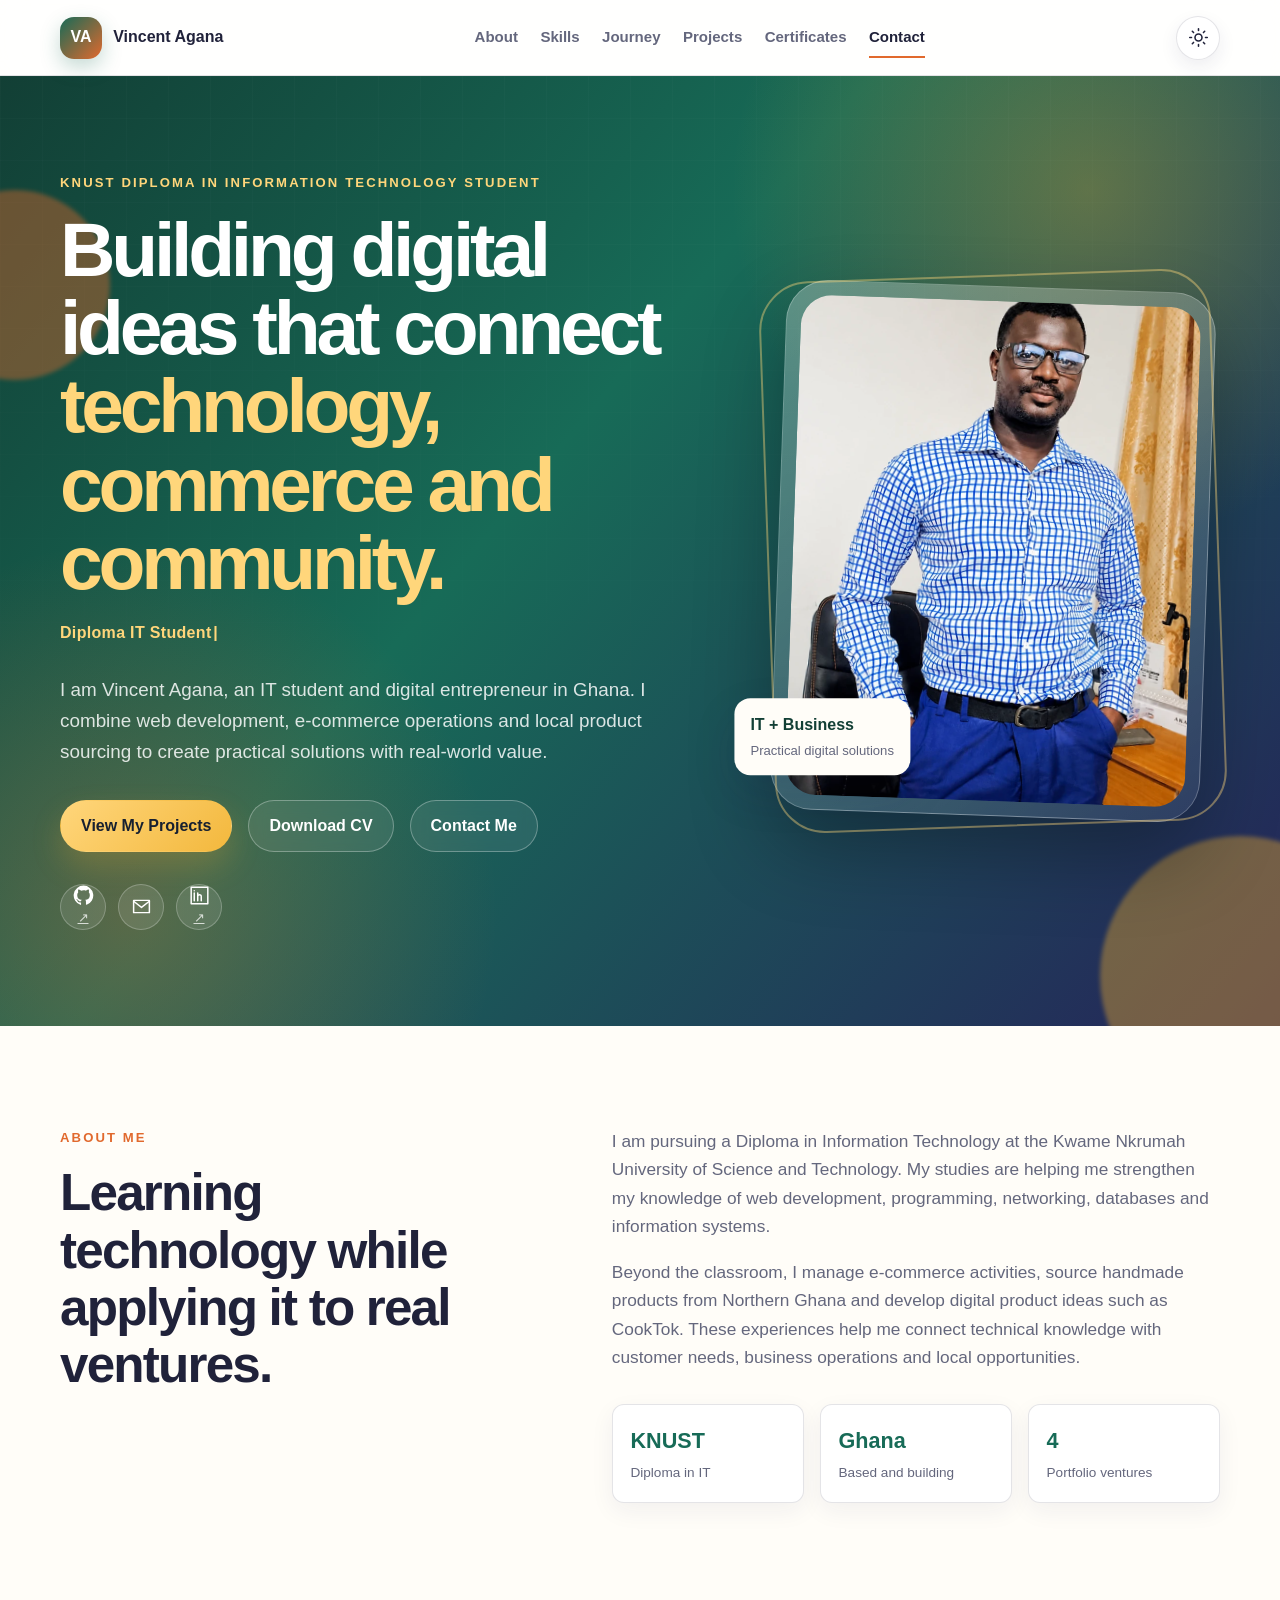
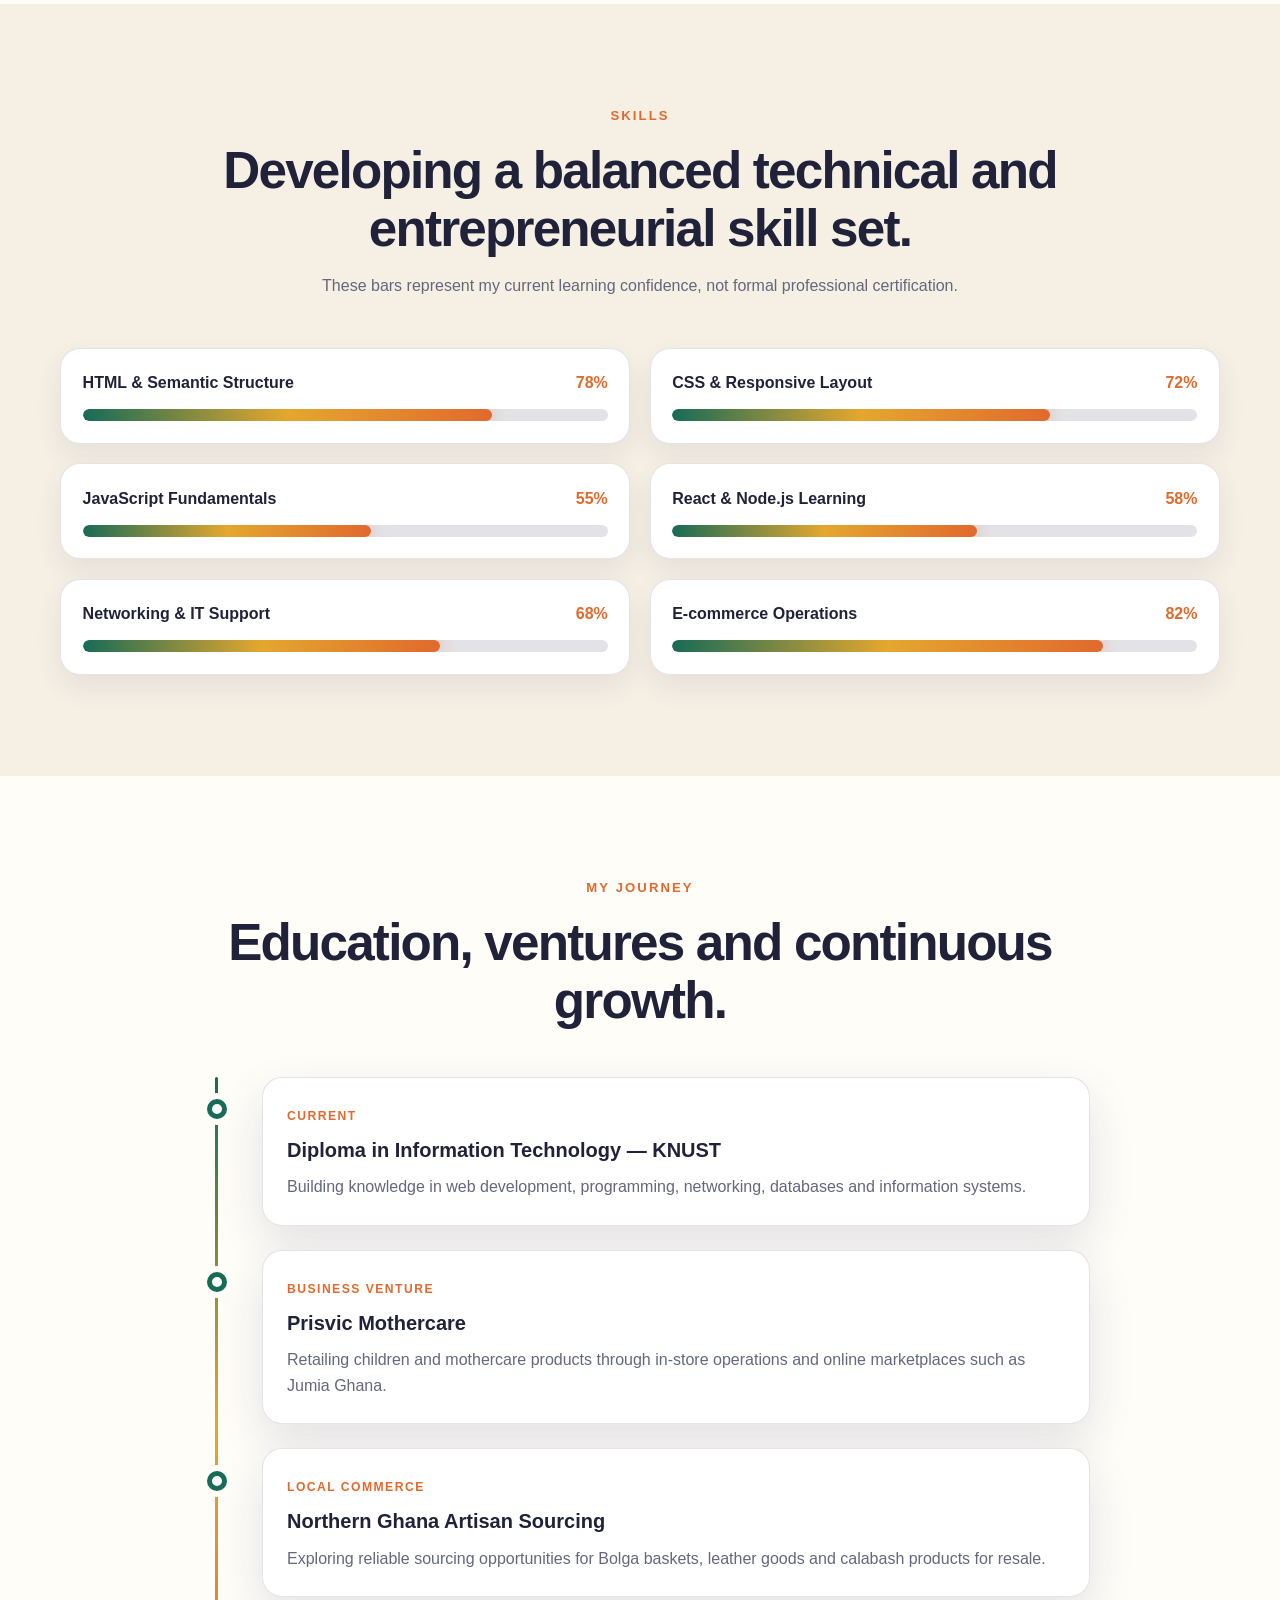
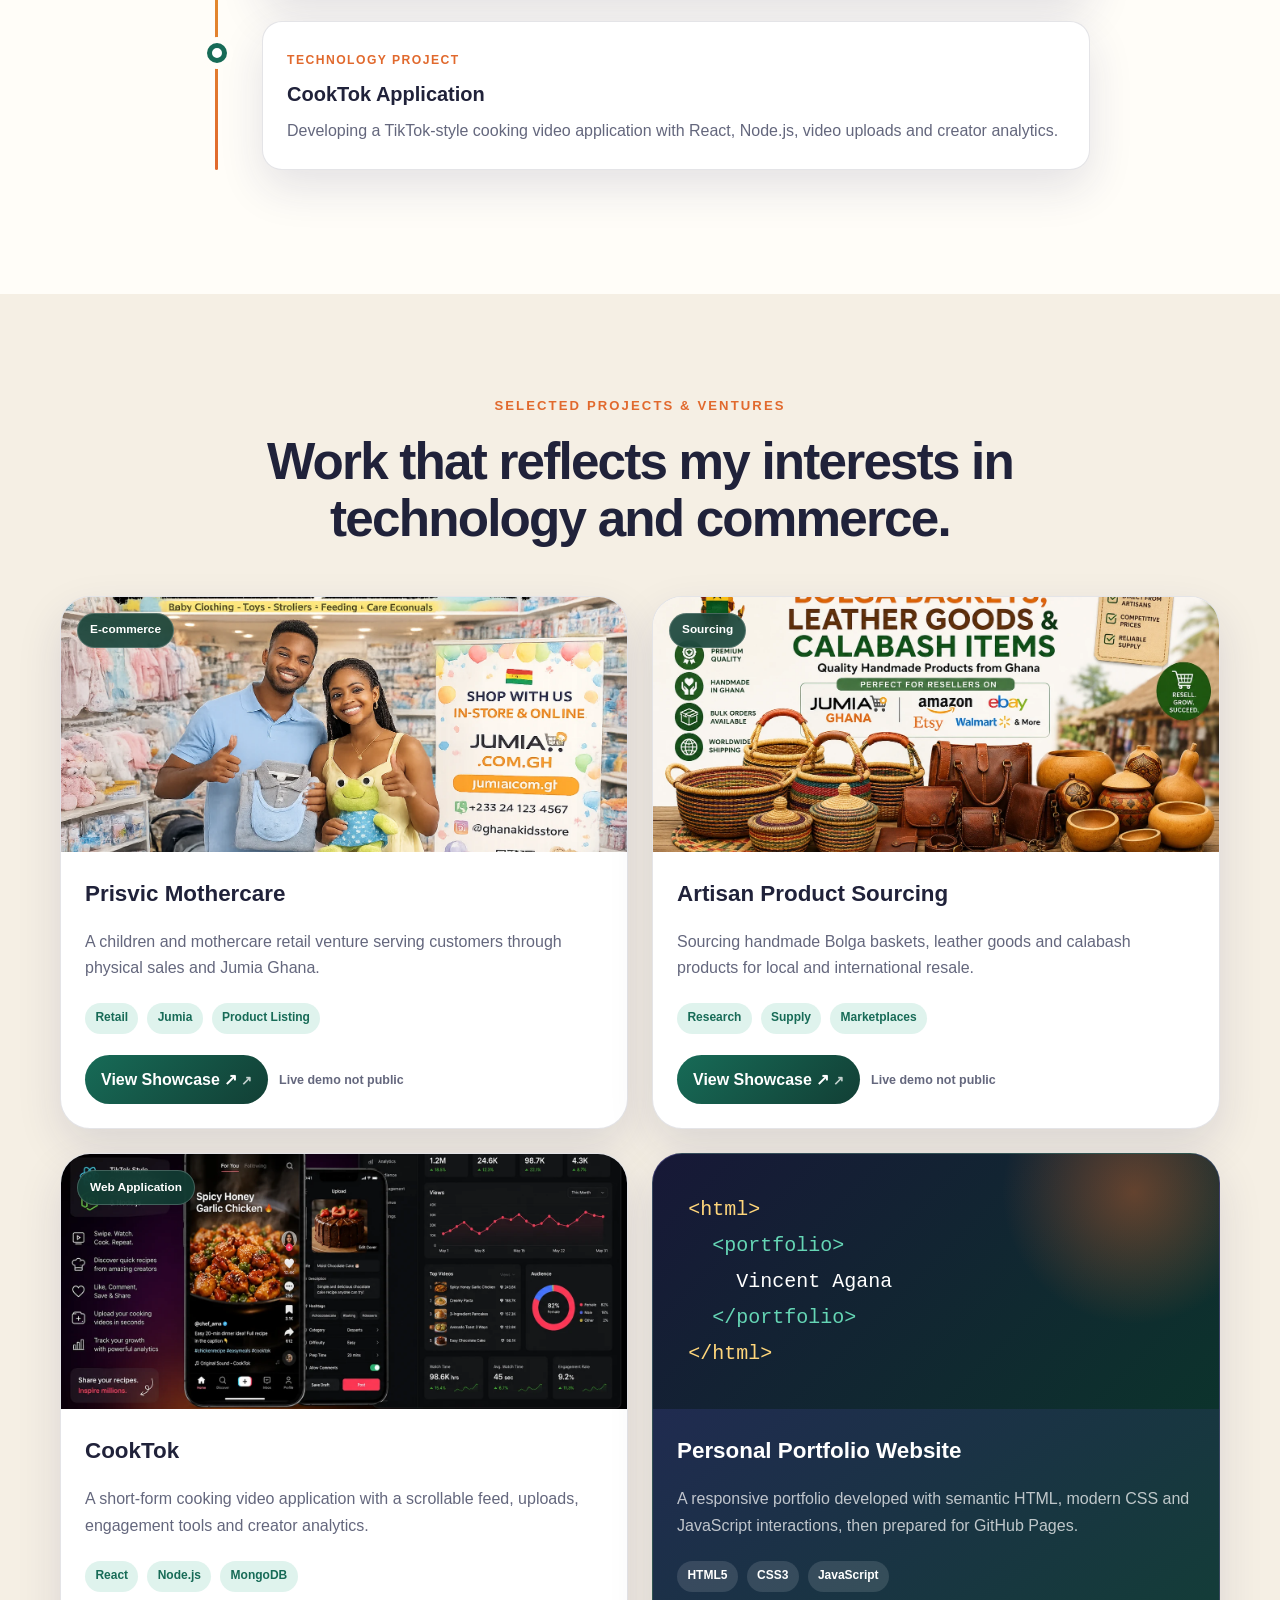
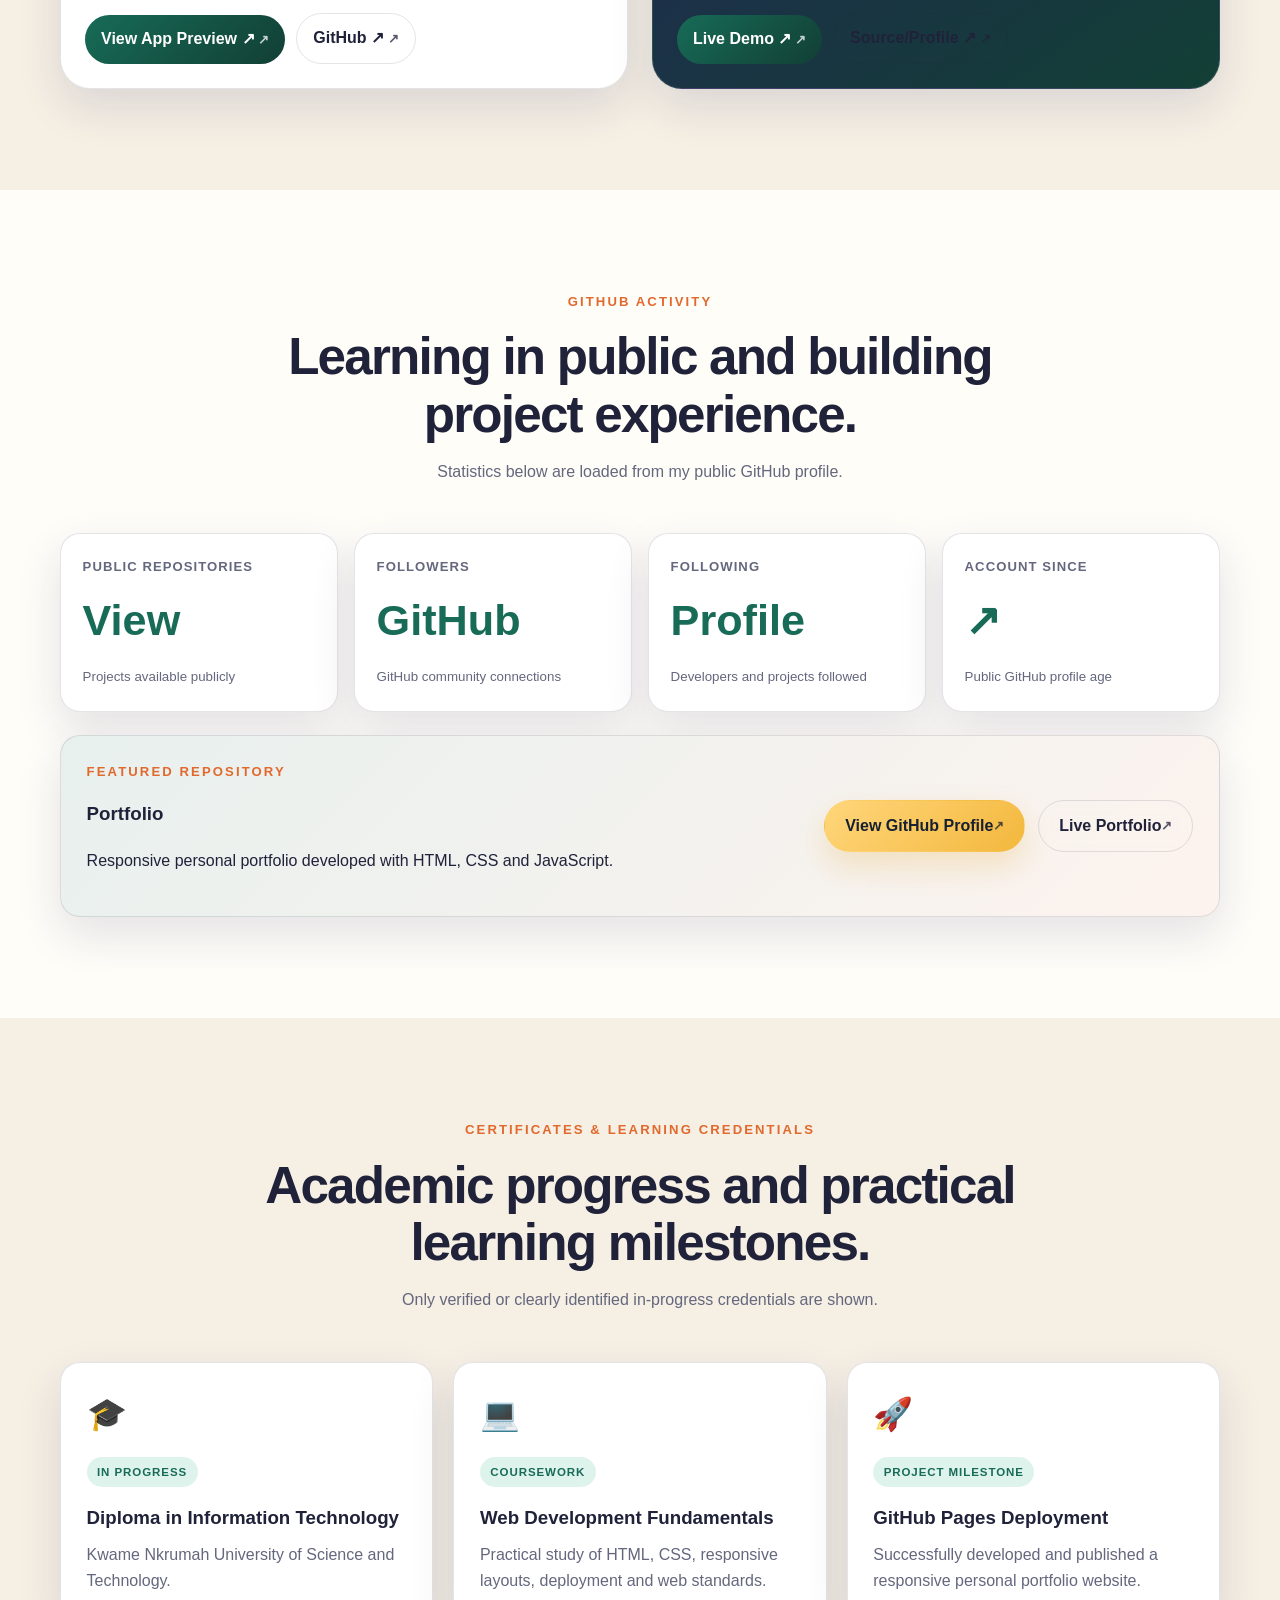
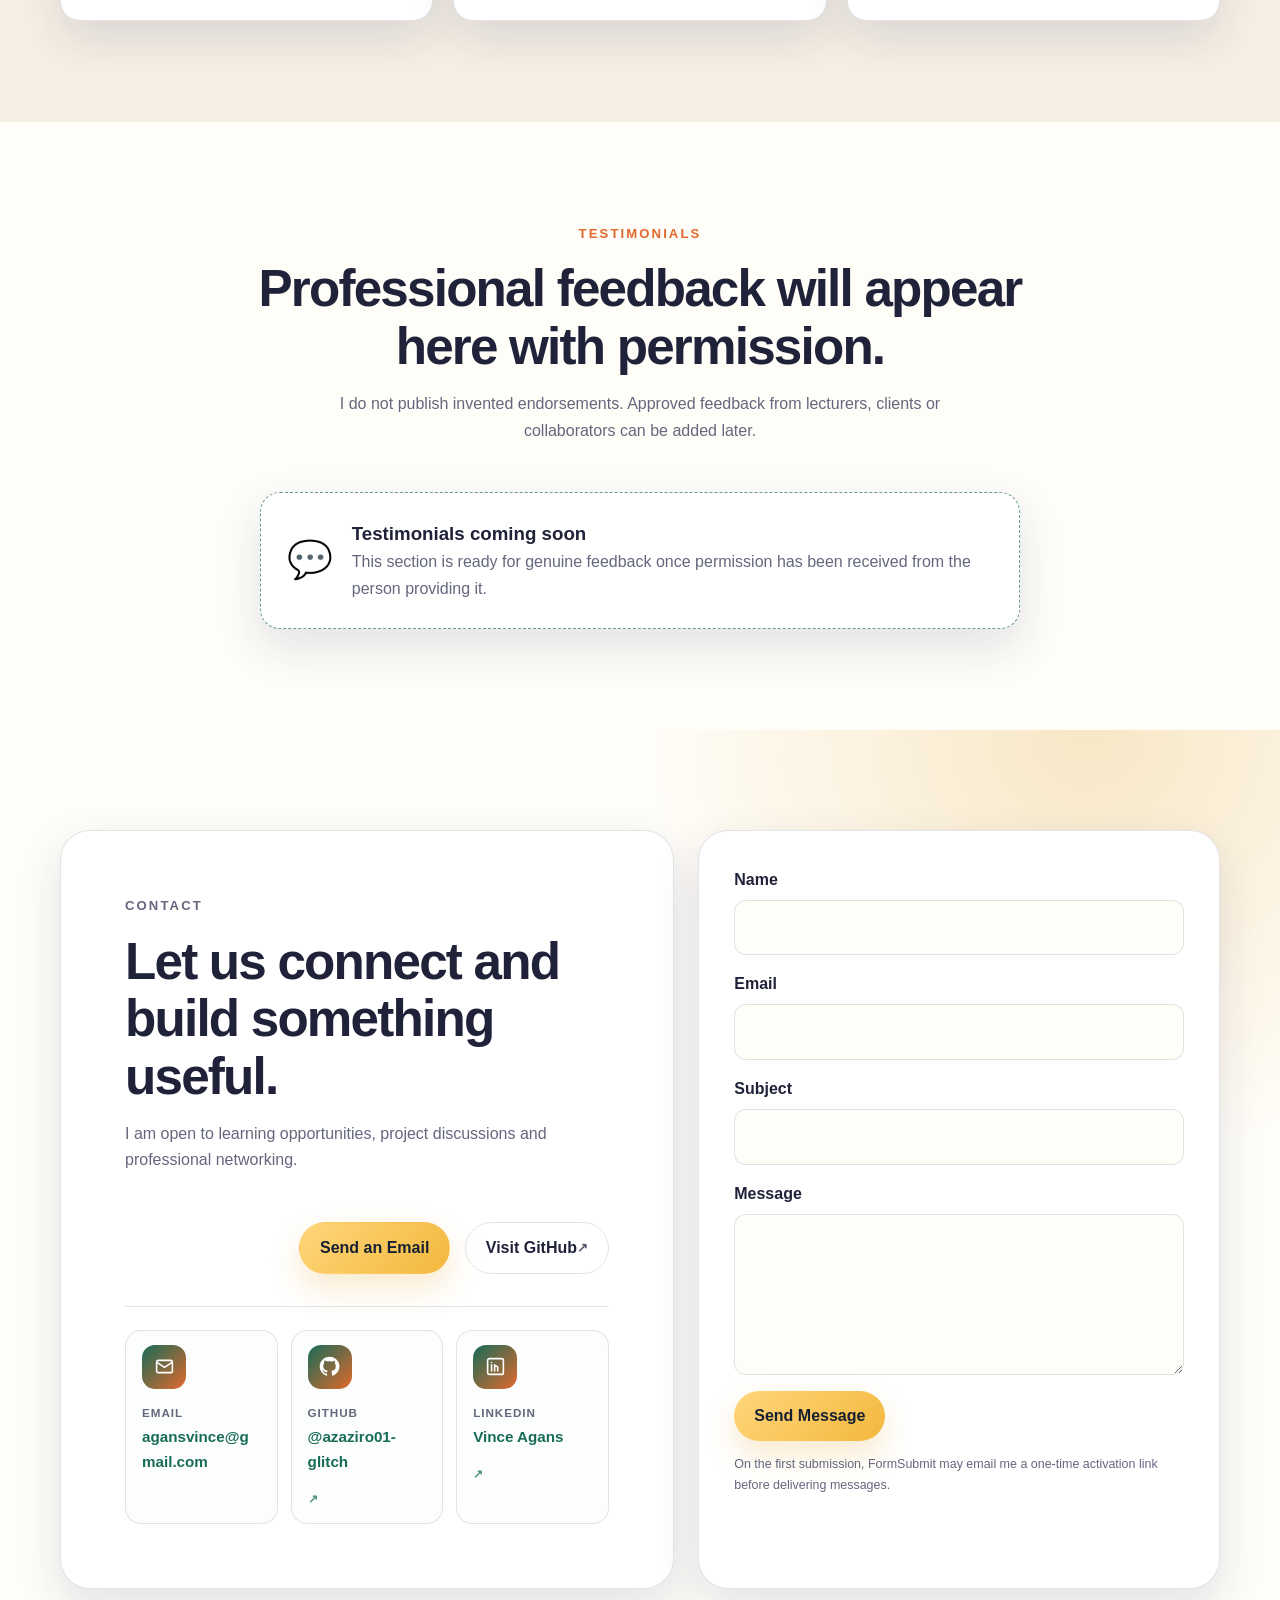
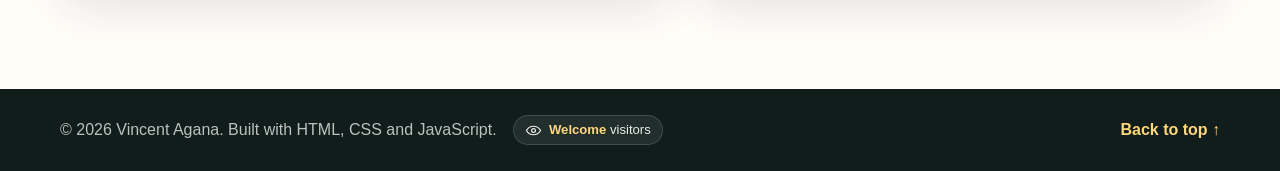
==== commit d0b0a76d: "Add files via upload" ====
--- a/index.html
+++ b/index.html
@@ -5,6 +5,7 @@
     <meta name="viewport" content="width=device-width, initial-scale=1.0">
     <meta name="description" content="Portfolio of Vincent Agana, a KNUST Diploma in Information Technology student, digital entrepreneur and web development learner in Ghana.">
     <meta name="theme-color" content="#173f35">
+    <meta name="portfolio-version" content="Production Final">
     <title>Vincent Agana | IT Student & Digital Entrepreneur</title>
 
     <link rel="canonical" href="https://azaziro01-glitch.github.io/portfolio/">
@@ -38,8 +39,28 @@
             }
         })();
     </script>
+    <!-- Optional Google Analytics:
+         After creating a GA4 property, replace G-XXXXXXXXXX below with your Measurement ID
+         and remove the surrounding HTML comment markers.
+    <script async src="https://www.googletagmanager.com/gtag/js?id=G-XXXXXXXXXX"></script>
+    <script>
+      window.dataLayer = window.dataLayer || [];
+      function gtag(){{dataLayer.push(arguments);}}
+      gtag('js', new Date());
+      gtag('config', 'G-XXXXXXXXXX');
+    </script>
+    -->
 </head>
 <body>
+
+    <div id="page-loader" class="page-loader" role="status" aria-live="polite">
+        <div class="loader-mark" aria-hidden="true">VA</div>
+        <p>Loading Vincent Agana's portfolio…</p>
+    </div>
+    <div id="scroll-progress" class="scroll-progress" aria-hidden="true"></div>
+    <button id="back-to-top" class="back-to-top" type="button" aria-label="Back to top" title="Back to top">↑</button>
+    <noscript><div class="noscript-note">JavaScript is disabled. The portfolio content remains available, but animations and live statistics will not run.</div></noscript>
+
     <a class="skip-link" href="#main-content">Skip to main content</a>
 
     <header class="site-header">
@@ -49,7 +70,7 @@
                 <span>Vincent Agana</span>
             </a>
 
-            <nav aria-label="Main navigation">
+            <nav aria-label="Main navigation" id="main-nav">
                 <a href="#about">About</a>
                 <a href="#skills">Skills</a>
                 <a href="#timeline">Journey</a>
@@ -92,18 +113,18 @@
                     </div>
 
                     <div class="social-row" aria-label="Social links">
-                        <a class="social-icon" href="https://github.com/azaziro01-glitch" target="_blank" rel="noopener noreferrer" aria-label="GitHub profile" title="GitHub">
+                        <a class="social-icon" href="https://github.com/azaziro01-glitch" target="_blank" rel="noopener noreferrer" aria-label="GitHub profile" title="GitHub" data-social="github">
                             <svg viewBox="0 0 24 24" aria-hidden="true">
                                 <path d="M12 .7a11.3 11.3 0 0 0-3.57 22c.57.1.77-.25.77-.55v-2.16c-3.15.68-3.81-1.34-3.81-1.34-.52-1.31-1.26-1.66-1.26-1.66-1.03-.7.08-.69.08-.69 1.14.08 1.74 1.17 1.74 1.17 1.01 1.74 2.66 1.24 3.31.95.1-.73.4-1.24.72-1.52-2.51-.29-5.15-1.26-5.15-5.59 0-1.24.44-2.25 1.17-3.04-.12-.29-.51-1.44.11-3 0 0 .95-.3 3.11 1.16A10.8 10.8 0 0 1 12 6.06c.96 0 1.93.13 2.83.38 2.16-1.46 3.11-1.16 3.11-1.16.62 1.56.23 2.71.11 3 .73.79 1.17 1.8 1.17 3.04 0 4.34-2.65 5.3-5.17 5.58.41.35.77 1.04.77 2.1v3.12c0 .3.2.66.78.55A11.3 11.3 0 0 0 12 .7z"></path>
                             </svg>
                         </a>
-                        <a class="social-icon" href="mailto:agansvince@gmail.com" aria-label="Send email" title="Email">
+                        <a class="social-icon" href="mailto:agansvince@gmail.com" aria-label="Send email" title="Email" data-social="email">
                             <svg viewBox="0 0 24 24" aria-hidden="true">
                                 <path d="M3 5h18v14H3z"></path>
                                 <path d="m3 6 9 7 9-7"></path>
                             </svg>
                         </a>
-                        <a class="social-icon" href="https://www.linkedin.com/in/vince-agans-50a6523a5" target="_blank" rel="noopener noreferrer" aria-label="LinkedIn profile" title="LinkedIn">
+                        <a class="social-icon" href="https://www.linkedin.com/in/vince-agans-50a6523a5" target="_blank" rel="noopener noreferrer" aria-label="LinkedIn profile" title="LinkedIn" data-social="linkedin">
                             <svg viewBox="0 0 24 24" aria-hidden="true">
                                 <path d="M6 9v9M6 6.5v.01M10 18v-5c0-2.5 4-2.7 4 0v5M10 9v9M2.5 2.5h19v19h-19z"></path>
                             </svg>
@@ -252,7 +273,10 @@
                             <h3>Prisvic Mothercare</h3>
                             <p>A children and mothercare retail venture serving customers through physical sales and Jumia Ghana.</p>
                             <div class="project-tech"><span>Retail</span><span>Jumia</span><span>Product Listing</span></div>
-                            <a class="project-link" href="images/prisvic-mothercare.webp" target="_blank" rel="noopener noreferrer">View Project <span aria-hidden="true">↗</span></a>
+                            <div class="project-actions">
+                                <a class="project-link" href="images/prisvic-mothercare.webp" target="_blank" rel="noopener noreferrer">View Showcase ↗</a>
+                                <span class="project-status">Live demo not public</span>
+                            </div>
                         </div>
                     </article>
 
@@ -265,7 +289,10 @@
                             <h3>Artisan Product Sourcing</h3>
                             <p>Sourcing handmade Bolga baskets, leather goods and calabash products for local and international resale.</p>
                             <div class="project-tech"><span>Research</span><span>Supply</span><span>Marketplaces</span></div>
-                            <a class="project-link" href="images/artisan-sourcing.webp" target="_blank" rel="noopener noreferrer">View Project <span aria-hidden="true">↗</span></a>
+                            <div class="project-actions">
+                                <a class="project-link" href="images/artisan-sourcing.webp" target="_blank" rel="noopener noreferrer">View Showcase ↗</a>
+                                <span class="project-status">Live demo not public</span>
+                            </div>
                         </div>
                     </article>
 
@@ -278,7 +305,10 @@
                             <h3>CookTok</h3>
                             <p>A short-form cooking video application with a scrollable feed, uploads, engagement tools and creator analytics.</p>
                             <div class="project-tech"><span>React</span><span>Node.js</span><span>MongoDB</span></div>
-                            <a class="project-link" href="images/cooktok-app.webp" target="_blank" rel="noopener noreferrer">View Project <span aria-hidden="true">↗</span></a>
+                            <div class="project-actions">
+                                <a class="project-link" href="images/cooktok-app.webp" target="_blank" rel="noopener noreferrer">View App Preview ↗</a>
+                                <a class="project-link project-link-secondary" href="https://github.com/azaziro01-glitch" target="_blank" rel="noopener noreferrer">GitHub ↗</a>
+                            </div>
                         </div>
                     </article>
 
@@ -294,28 +324,59 @@
                             <h3>Personal Portfolio Website</h3>
                             <p>A responsive portfolio developed with semantic HTML, modern CSS and JavaScript interactions, then prepared for GitHub Pages.</p>
                             <div class="project-tech"><span>HTML5</span><span>CSS3</span><span>JavaScript</span></div>
-                            <a class="project-link" href="https://github.com/azaziro01-glitch" target="_blank" rel="noopener noreferrer">View Project <span aria-hidden="true">↗</span></a>
-                        </div>
-                    </article>
-                </div>
-            </div>
-        </section>
-
-
+                            <div class="project-actions">
+                                <a class="project-link" href="https://azaziro01-glitch.github.io/portfolio/" target="_blank" rel="noopener noreferrer">Live Demo ↗</a>
+                                <a class="project-link project-link-secondary" href="https://github.com/azaziro01-glitch" target="_blank" rel="noopener noreferrer">Source/Profile ↗</a>
+                            </div>
+                        </div>
+                    </article>
+                </div>
+            </div>
+        </section>
+
+
+        
         <section id="github-stats" class="section">
             <div class="container">
                 <div class="section-heading centered reveal">
                     <p class="eyebrow">GitHub Activity</p>
                     <h2>Learning in public and building project experience.</h2>
-                    <p>These cards update automatically from my public GitHub activity.</p>
-                </div>
-                <div class="github-stats-grid">
-                    <img class="github-stat-card reveal" loading="lazy" decoding="async"
-                         src="https://github-readme-stats.vercel.app/api?username=azaziro01-glitch&show_icons=true&hide_border=true&theme=transparent"
-                         alt="Vincent Agana GitHub statistics">
-                    <img class="github-stat-card reveal" loading="lazy" decoding="async"
-                         src="https://github-readme-stats.vercel.app/api/top-langs/?username=azaziro01-glitch&layout=compact&hide_border=true&theme=transparent"
-                         alt="Most used programming languages on Vincent Agana's GitHub profile">
+                    <p>Statistics below are loaded from my public GitHub profile.</p>
+                </div>
+
+                <div class="github-api-grid" id="github-api-grid" aria-live="polite">
+                    <article class="github-api-card reveal">
+                        <span class="github-api-label">Public repositories</span>
+                        <strong id="github-repos">—</strong>
+                        <small>Projects available publicly</small>
+                    </article>
+                    <article class="github-api-card reveal">
+                        <span class="github-api-label">Followers</span>
+                        <strong id="github-followers">—</strong>
+                        <small>GitHub community connections</small>
+                    </article>
+                    <article class="github-api-card reveal">
+                        <span class="github-api-label">Following</span>
+                        <strong id="github-following">—</strong>
+                        <small>Developers and projects followed</small>
+                    </article>
+                    <article class="github-api-card reveal">
+                        <span class="github-api-label">Account since</span>
+                        <strong id="github-since">—</strong>
+                        <small>Public GitHub profile age</small>
+                    </article>
+                </div>
+
+                <div class="github-featured reveal" id="github-featured">
+                    <div>
+                        <p class="eyebrow">Featured Repository</p>
+                        <h3 id="featured-repo-name">Portfolio</h3>
+                        <p id="featured-repo-description">Responsive personal portfolio developed with HTML, CSS and JavaScript.</p>
+                    </div>
+                    <div class="github-featured-actions">
+                        <a class="btn btn-primary" href="https://github.com/azaziro01-glitch" target="_blank" rel="noopener noreferrer">View GitHub Profile</a>
+                        <a class="btn btn-ghost" href="https://azaziro01-glitch.github.io/portfolio/" target="_blank" rel="noopener noreferrer">Live Portfolio</a>
+                    </div>
                 </div>
             </div>
         </section>
@@ -380,10 +441,44 @@
                         <a class="btn btn-primary" href="mailto:agansvince@gmail.com">Send an Email</a>
                         <a class="btn btn-ghost" href="https://github.com/azaziro01-glitch" target="_blank" rel="noopener noreferrer">Visit GitHub</a>
                     </div>
-                    <div class="contact-socials">
-                        <a href="mailto:agansvince@gmail.com">agansvince@gmail.com</a>
-                        <a href="https://github.com/azaziro01-glitch" target="_blank" rel="noopener noreferrer">@azaziro01-glitch</a>
-                        <a href="https://www.linkedin.com/in/vince-agans-50a6523a5" target="_blank" rel="noopener noreferrer">LinkedIn: Vince Agans</a>
+                    <div class="contact-socials" aria-label="Contact and social links">
+                        <a class="contact-social-item" href="mailto:agansvince@gmail.com">
+                            <span class="contact-social-icon" aria-hidden="true">
+                                <svg viewBox="0 0 24 24">
+                                    <rect x="3" y="5" width="18" height="14" rx="2"></rect>
+                                    <path d="m3 7 9 6 9-6"></path>
+                                </svg>
+                            </span>
+                            <span class="contact-social-copy">
+                                <small>Email</small>
+                                <strong>agansvince@gmail.com</strong>
+                            </span>
+                        </a>
+
+                        <a class="contact-social-item" href="https://github.com/azaziro01-glitch" target="_blank" rel="noopener noreferrer">
+                            <span class="contact-social-icon" aria-hidden="true">
+                                <svg viewBox="0 0 24 24" class="github-contact-icon">
+                                    <path d="M12 .8A11.2 11.2 0 0 0 8.46 22.62c.56.1.77-.24.77-.54v-2.15c-3.14.68-3.8-1.33-3.8-1.33-.51-1.31-1.25-1.66-1.25-1.66-1.03-.7.08-.68.08-.68 1.13.08 1.73 1.16 1.73 1.16 1.01 1.73 2.65 1.23 3.3.94.1-.73.39-1.23.71-1.51-2.5-.29-5.13-1.25-5.13-5.57 0-1.23.44-2.24 1.16-3.03-.11-.28-.5-1.43.11-2.99 0 0 .95-.3 3.1 1.16A10.75 10.75 0 0 1 12 6.13c.96 0 1.92.13 2.82.38 2.15-1.46 3.1-1.16 3.1-1.16.61 1.56.22 2.71.11 2.99.72.79 1.16 1.8 1.16 3.03 0 4.33-2.64 5.28-5.15 5.56.4.35.76 1.03.76 2.09v3.11c0 .3.21.65.78.54A11.2 11.2 0 0 0 12 .8z"></path>
+                                </svg>
+                            </span>
+                            <span class="contact-social-copy">
+                                <small>GitHub</small>
+                                <strong>@azaziro01-glitch</strong>
+                            </span>
+                        </a>
+
+                        <a class="contact-social-item" href="https://www.linkedin.com/in/vince-agans-50a6523a5" target="_blank" rel="noopener noreferrer">
+                            <span class="contact-social-icon" aria-hidden="true">
+                                <svg viewBox="0 0 24 24">
+                                    <rect x="3" y="3" width="18" height="18" rx="2"></rect>
+                                    <path d="M7.5 10v7M7.5 7.5v.01M11 17v-4c0-2 3.5-2.2 3.5 0v4M11 10v7"></path>
+                                </svg>
+                            </span>
+                            <span class="contact-social-copy">
+                                <small>LinkedIn</small>
+                                <strong>Vince Agans</strong>
+                            </span>
+                        </a>
                     </div>
                 </div>
 
@@ -391,6 +486,7 @@
                     <input type="hidden" name="_subject" value="New portfolio contact message">
                     <input type="hidden" name="_template" value="table">
                     <input type="hidden" name="_captcha" value="false">
+                    <input type="hidden" name="_next" value="https://azaziro01-glitch.github.io/portfolio/?message=sent#contact">
                     <input type="text" name="_honey" class="form-honeypot" tabindex="-1" autocomplete="off">
                     <div class="form-row">
                         <label for="name">Name</label>
@@ -417,7 +513,16 @@
 
     <footer class="site-footer">
         <div class="container footer-row">
-            <p>&copy; <span id="current-year">2026</span> Vincent Agana. Built with HTML, CSS and JavaScript.</p>
+            <div class="footer-credit">
+                <p>&copy; <span id="current-year">2026</span> Vincent Agana. Built with HTML, CSS and JavaScript.</p>
+                <span class="visitor-counter" id="visitor-counter" aria-live="polite">
+                    <svg viewBox="0 0 24 24" aria-hidden="true">
+                        <path d="M2 12s3.5-6 10-6 10 6 10 6-3.5 6-10 6S2 12 2 12z"></path>
+                        <circle cx="12" cy="12" r="2.7"></circle>
+                    </svg>
+                    <span><strong id="visitor-count">—</strong> visitors</span>
+                </span>
+            </div>
             <a href="#home">Back to top ↑</a>
         </div>
     </footer>
--- a/style.css
+++ b/style.css
@@ -1209,3 +1209,382 @@
         align-items: flex-start;
     }
 }
+
+
+/* Final polish */
+.scroll-progress {
+    position: fixed;
+    top: 0;
+    left: 0;
+    z-index: 2200;
+    width: 0;
+    height: 4px;
+    background: linear-gradient(90deg, var(--primary), var(--gold), var(--accent));
+    box-shadow: 0 0 12px color-mix(in srgb, var(--accent) 45%, transparent);
+}
+
+.page-loader {
+    position: fixed;
+    inset: 0;
+    z-index: 3000;
+    display: grid;
+    place-content: center;
+    justify-items: center;
+    gap: 1rem;
+    color: #fff;
+    background:
+        radial-gradient(circle at 25% 20%, rgba(228,167,46,.3), transparent 24%),
+        linear-gradient(135deg, #123f35, #25235a);
+    transition: opacity 420ms ease, visibility 420ms ease;
+}
+
+.page-loader.is-hidden {
+    opacity: 0;
+    visibility: hidden;
+}
+
+.page-loader p {
+    margin: 0;
+    color: rgba(255,255,255,.82);
+    font-weight: 700;
+}
+
+.loader-mark {
+    display: grid;
+    place-items: center;
+    width: 78px;
+    height: 78px;
+    color: #fff;
+    background: linear-gradient(135deg, var(--primary), var(--accent));
+    border: 2px solid rgba(255,255,255,.35);
+    border-radius: 24px;
+    font-size: 1.55rem;
+    font-weight: 900;
+    animation: loader-pulse 1s ease-in-out infinite alternate;
+}
+
+@keyframes loader-pulse {
+    from { transform: scale(.94) rotate(-2deg); opacity: .82; }
+    to { transform: scale(1.04) rotate(2deg); opacity: 1; }
+}
+
+.back-to-top {
+    position: fixed;
+    right: 1.2rem;
+    bottom: 1.2rem;
+    z-index: 1200;
+    display: grid;
+    place-items: center;
+    width: 48px;
+    height: 48px;
+    color: #fff;
+    background: linear-gradient(135deg, var(--primary), var(--primary-dark));
+    border: 0;
+    border-radius: 50%;
+    box-shadow: var(--shadow);
+    cursor: pointer;
+    opacity: 0;
+    visibility: hidden;
+    transform: translateY(12px);
+    transition: opacity 180ms ease, visibility 180ms ease, transform 180ms ease;
+}
+
+.back-to-top.is-visible {
+    opacity: 1;
+    visibility: visible;
+    transform: translateY(0);
+}
+
+.back-to-top:hover {
+    transform: translateY(-4px);
+}
+
+.github-api-grid {
+    display: grid;
+    grid-template-columns: repeat(4, minmax(0, 1fr));
+    gap: 1rem;
+}
+
+.github-api-card {
+    padding: 1.35rem;
+    background: var(--surface);
+    border: 1px solid var(--border);
+    border-radius: var(--radius-md);
+    box-shadow: var(--shadow);
+    transition: transform 220ms ease, box-shadow 220ms ease, border-color 220ms ease;
+}
+
+.github-api-card:hover {
+    transform: translateY(-7px);
+    box-shadow: var(--shadow-hover);
+    border-color: color-mix(in srgb, var(--primary) 45%, var(--border));
+}
+
+.github-api-label {
+    display: block;
+    color: var(--muted);
+    font-size: .82rem;
+    font-weight: 800;
+    text-transform: uppercase;
+    letter-spacing: .08em;
+}
+
+.github-api-card strong {
+    display: block;
+    margin: .45rem 0;
+    color: var(--primary);
+    font-size: clamp(1.8rem, 4vw, 2.7rem);
+}
+
+.github-api-card small {
+    color: var(--muted);
+}
+
+.github-featured {
+    margin-top: 1.4rem;
+    display: flex;
+    align-items: center;
+    justify-content: space-between;
+    gap: 1.5rem;
+    padding: 1.6rem;
+    background: linear-gradient(135deg,
+        color-mix(in srgb, var(--primary) 10%, var(--surface)),
+        color-mix(in srgb, var(--accent) 8%, var(--surface)));
+    border: 1px solid var(--border);
+    border-radius: var(--radius-md);
+    box-shadow: var(--shadow);
+}
+
+.github-featured h3,
+.github-featured p {
+    margin-top: 0;
+}
+
+.github-featured-actions {
+    display: flex;
+    flex-wrap: wrap;
+    gap: .8rem;
+}
+
+.project-actions {
+    display: flex;
+    flex-wrap: wrap;
+    gap: .7rem;
+    align-items: center;
+    margin-top: auto;
+}
+
+.project-link-secondary {
+    color: var(--text);
+    background: transparent;
+    border: 1px solid var(--border);
+}
+
+.project-status {
+    color: var(--muted);
+    font-size: .78rem;
+    font-weight: 700;
+}
+
+.project-card:hover .project-content h3 {
+    color: var(--primary);
+}
+
+.project-card:hover .project-tag {
+    transform: translateY(-2px);
+}
+
+.project-tag {
+    transition: transform 180ms ease;
+}
+
+.footer-credit {
+    display: flex;
+    align-items: center;
+    gap: 1rem;
+    flex-wrap: wrap;
+}
+
+.visitor-counter {
+    height: 24px;
+    width: auto;
+}
+
+@media (max-width: 900px) {
+    .github-api-grid {
+        grid-template-columns: repeat(2, minmax(0, 1fr));
+    }
+
+    .github-featured {
+        align-items: flex-start;
+        flex-direction: column;
+    }
+}
+
+@media (max-width: 580px) {
+    .github-api-grid {
+        grid-template-columns: 1fr;
+    }
+
+    .back-to-top {
+        right: .85rem;
+        bottom: .85rem;
+    }
+}
+
+
+/* Organized contact links with icons */
+.contact-socials {
+    display: grid;
+    grid-template-columns: 1fr;
+    gap: 0.8rem;
+}
+
+.contact-social-item {
+    display: flex;
+    align-items: center;
+    gap: 0.9rem;
+    min-width: 0;
+    padding: 0.9rem 1rem;
+    color: var(--text);
+    background: color-mix(in srgb, var(--surface) 88%, var(--primary-soft));
+    border: 1px solid var(--border);
+    border-radius: 16px;
+    text-decoration: none;
+    transition: transform 180ms ease, border-color 180ms ease, background 180ms ease;
+}
+
+.contact-social-item:hover {
+    transform: translateX(5px);
+    border-color: color-mix(in srgb, var(--primary) 50%, var(--border));
+    background: color-mix(in srgb, var(--primary-soft) 55%, var(--surface));
+}
+
+.contact-social-icon {
+    flex: 0 0 auto;
+    display: grid;
+    place-items: center;
+    width: 44px;
+    height: 44px;
+    color: #fff;
+    background: linear-gradient(135deg, var(--primary), var(--accent));
+    border-radius: 13px;
+}
+
+.contact-social-icon svg {
+    width: 21px;
+    height: 21px;
+    fill: none;
+    stroke: currentColor;
+    stroke-width: 1.8;
+    stroke-linecap: round;
+    stroke-linejoin: round;
+}
+
+.contact-social-icon .github-contact-icon {
+    fill: currentColor;
+    stroke: none;
+}
+
+.contact-social-copy {
+    min-width: 0;
+    display: grid;
+    gap: 0.1rem;
+}
+
+.contact-social-copy small {
+    color: var(--muted);
+    font-size: 0.73rem;
+    font-weight: 800;
+    letter-spacing: 0.08em;
+    text-transform: uppercase;
+}
+
+.contact-social-copy strong {
+    overflow-wrap: anywhere;
+    font-size: 0.95rem;
+}
+
+/* Resilient visitor counter */
+.visitor-counter {
+    display: inline-flex;
+    align-items: center;
+    gap: 0.45rem;
+    min-height: 30px;
+    padding: 0.34rem 0.7rem;
+    color: rgba(255,255,255,.9);
+    background: rgba(255,255,255,.08);
+    border: 1px solid rgba(255,255,255,.15);
+    border-radius: 999px;
+    font-size: 0.82rem;
+}
+
+.visitor-counter svg {
+    width: 17px;
+    height: 17px;
+    fill: none;
+    stroke: currentColor;
+    stroke-width: 1.7;
+}
+
+.visitor-counter strong {
+    color: #ffd67b;
+}
+
+@media (min-width: 700px) {
+    .contact-socials {
+        grid-template-columns: repeat(3, minmax(0, 1fr));
+    }
+
+    .contact-social-item {
+        align-items: flex-start;
+        flex-direction: column;
+    }
+}
+
+
+/* Production final refinements */
+.noscript-note {
+    position: relative;
+    z-index: 2500;
+    padding: 0.7rem 1rem;
+    color: #172030;
+    background: #ffd67b;
+    text-align: center;
+    font-weight: 800;
+}
+
+nav a.is-active {
+    color: var(--text);
+}
+
+nav a.is-active::after {
+    transform: scaleX(1);
+    transform-origin: left;
+}
+
+.external-indicator {
+    font-size: 0.8em;
+    opacity: 0.75;
+}
+
+.form-success {
+    margin: 0 0 1rem;
+    padding: 0.8rem 1rem;
+    color: var(--primary-dark);
+    background: var(--primary-soft);
+    border: 1px solid color-mix(in srgb, var(--primary) 35%, var(--border));
+    border-radius: 12px;
+    font-weight: 800;
+}
+
+@media (max-width: 680px) {
+    .contact-social-item {
+        flex-direction: row;
+        align-items: center;
+    }
+
+    .footer-credit {
+        justify-content: center;
+    }
+}
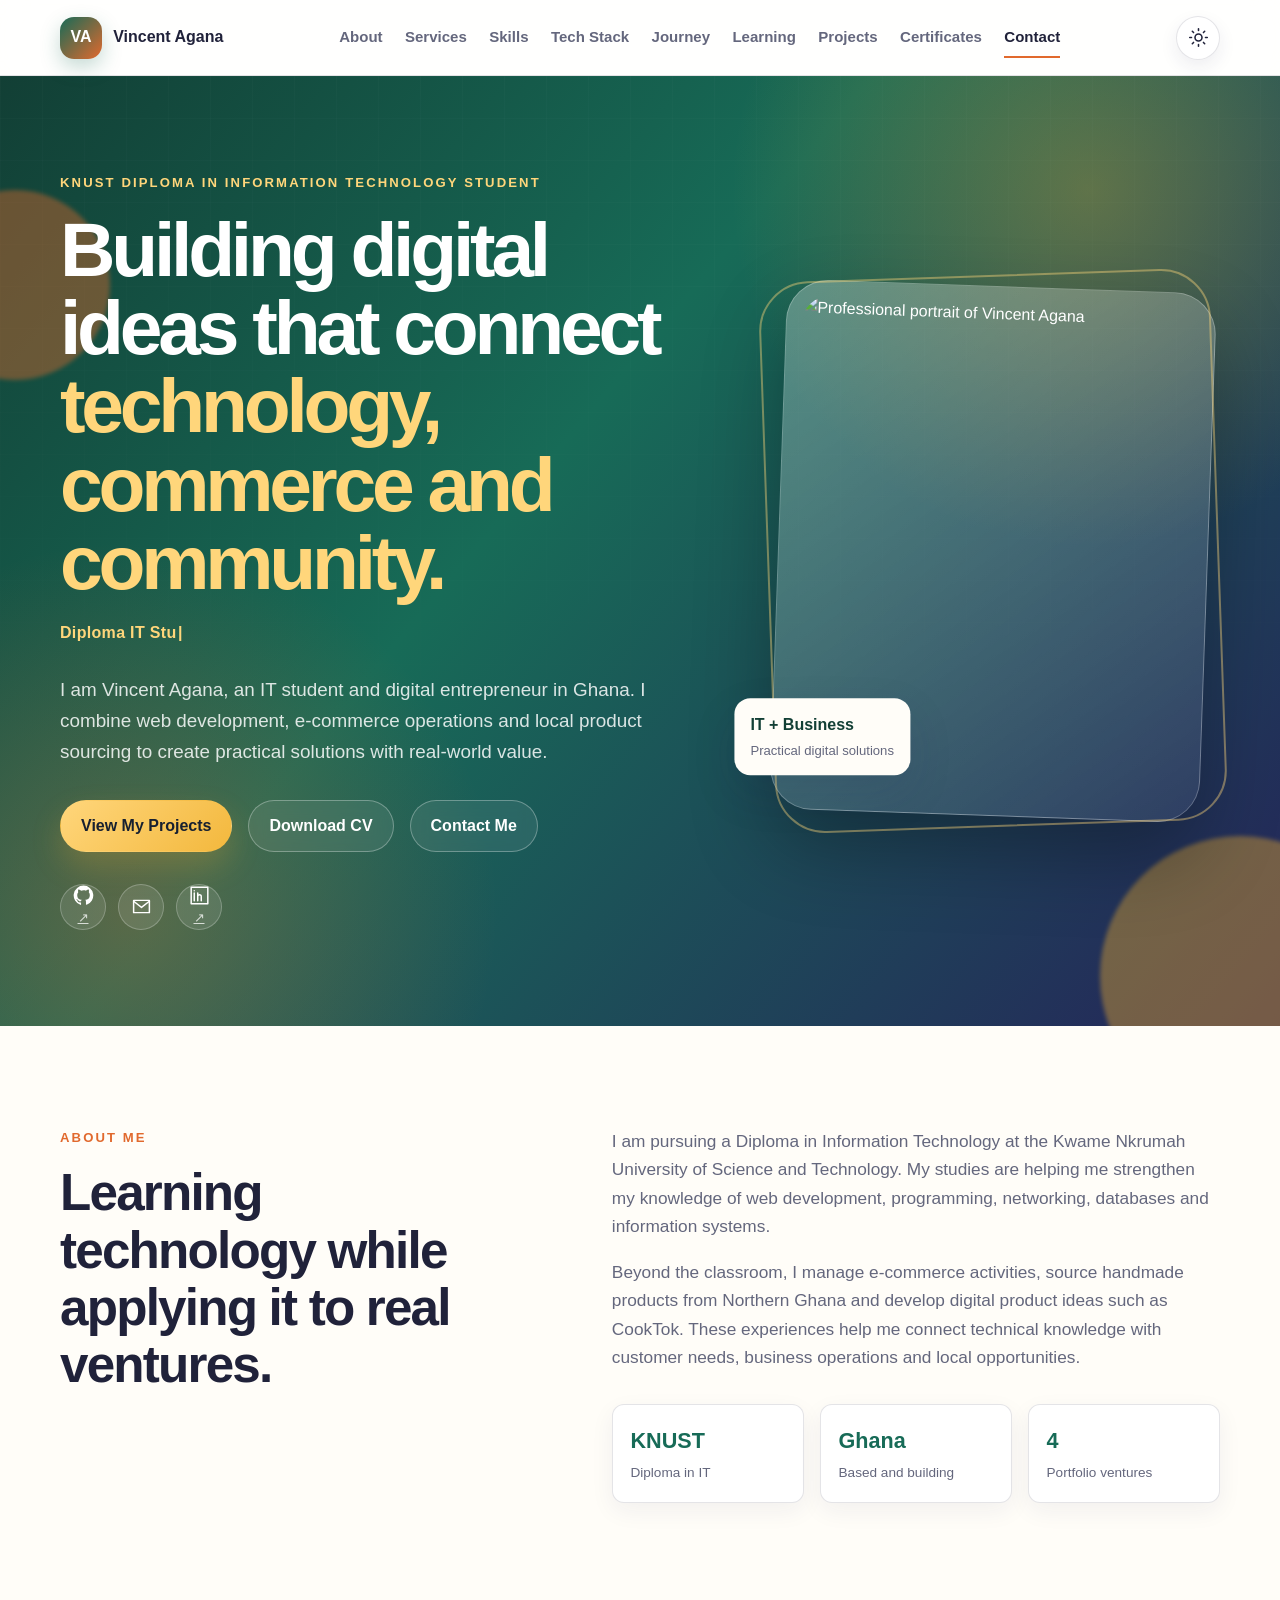
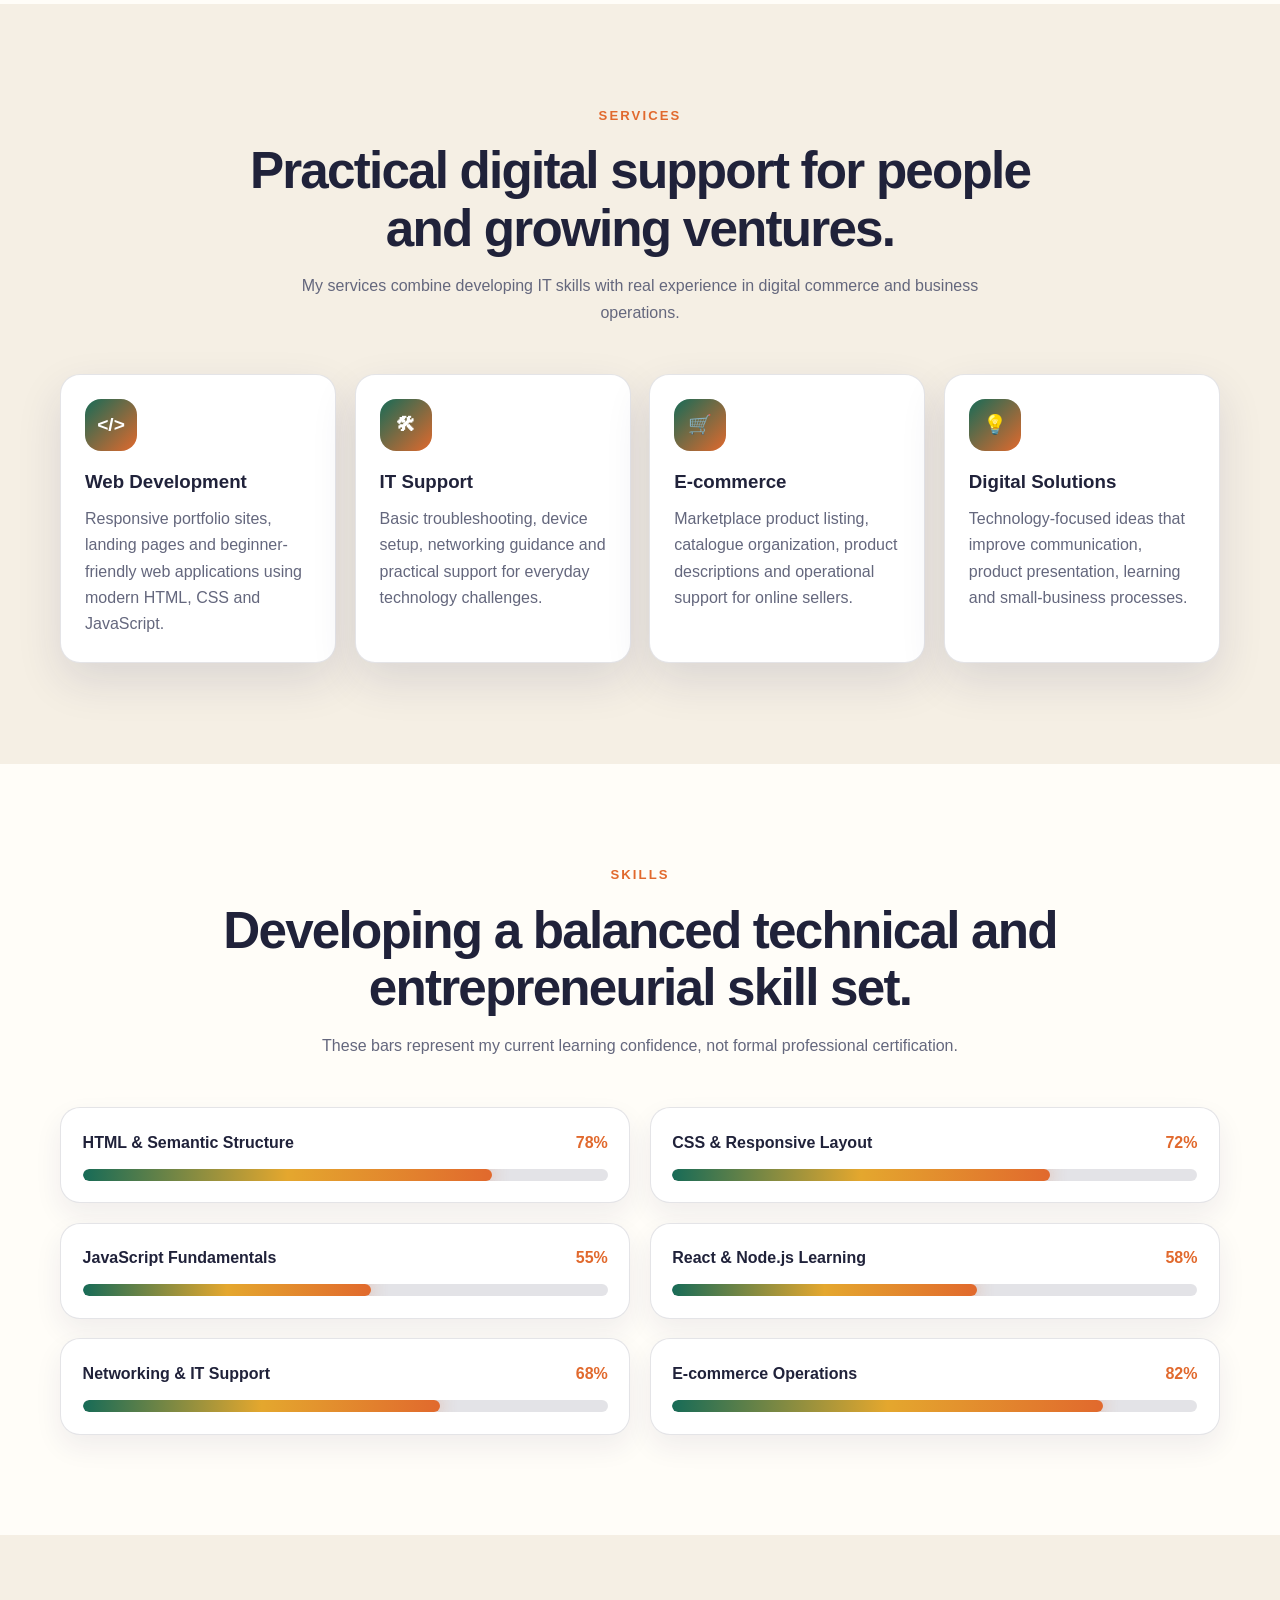
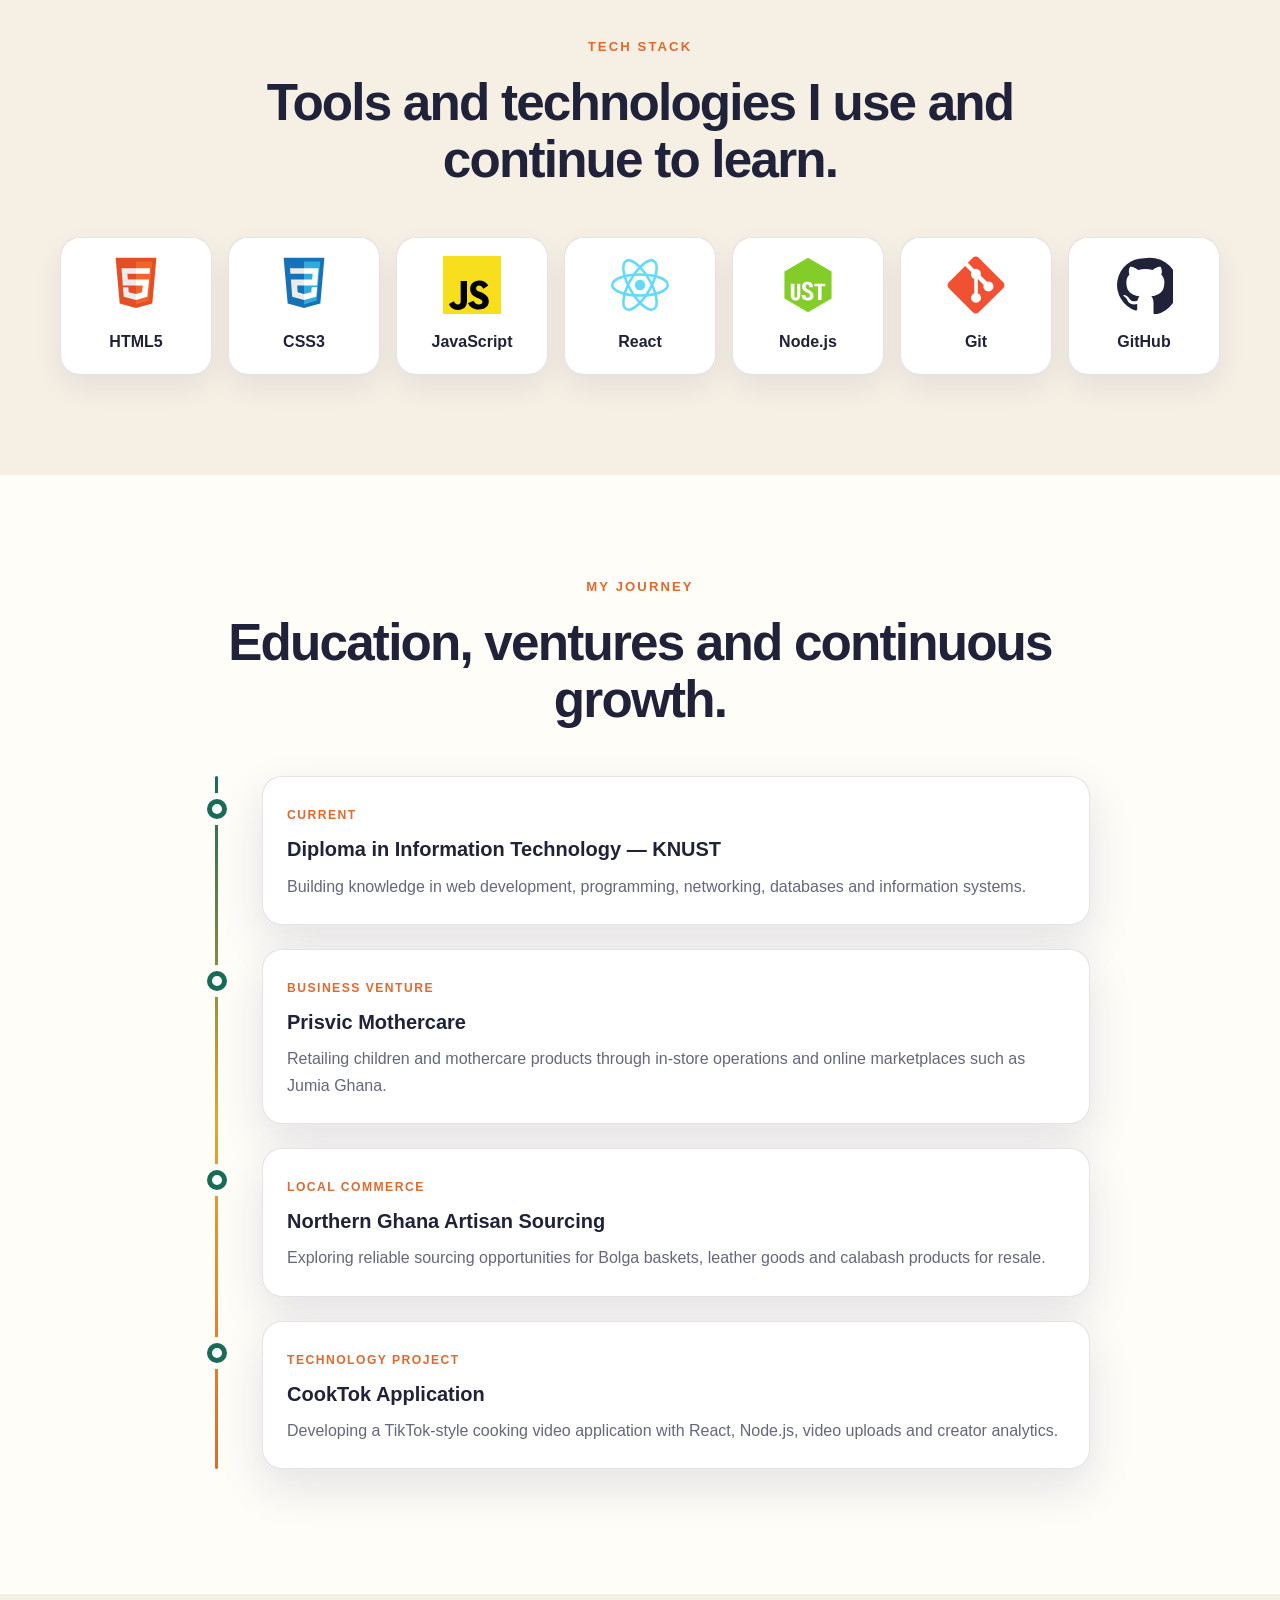
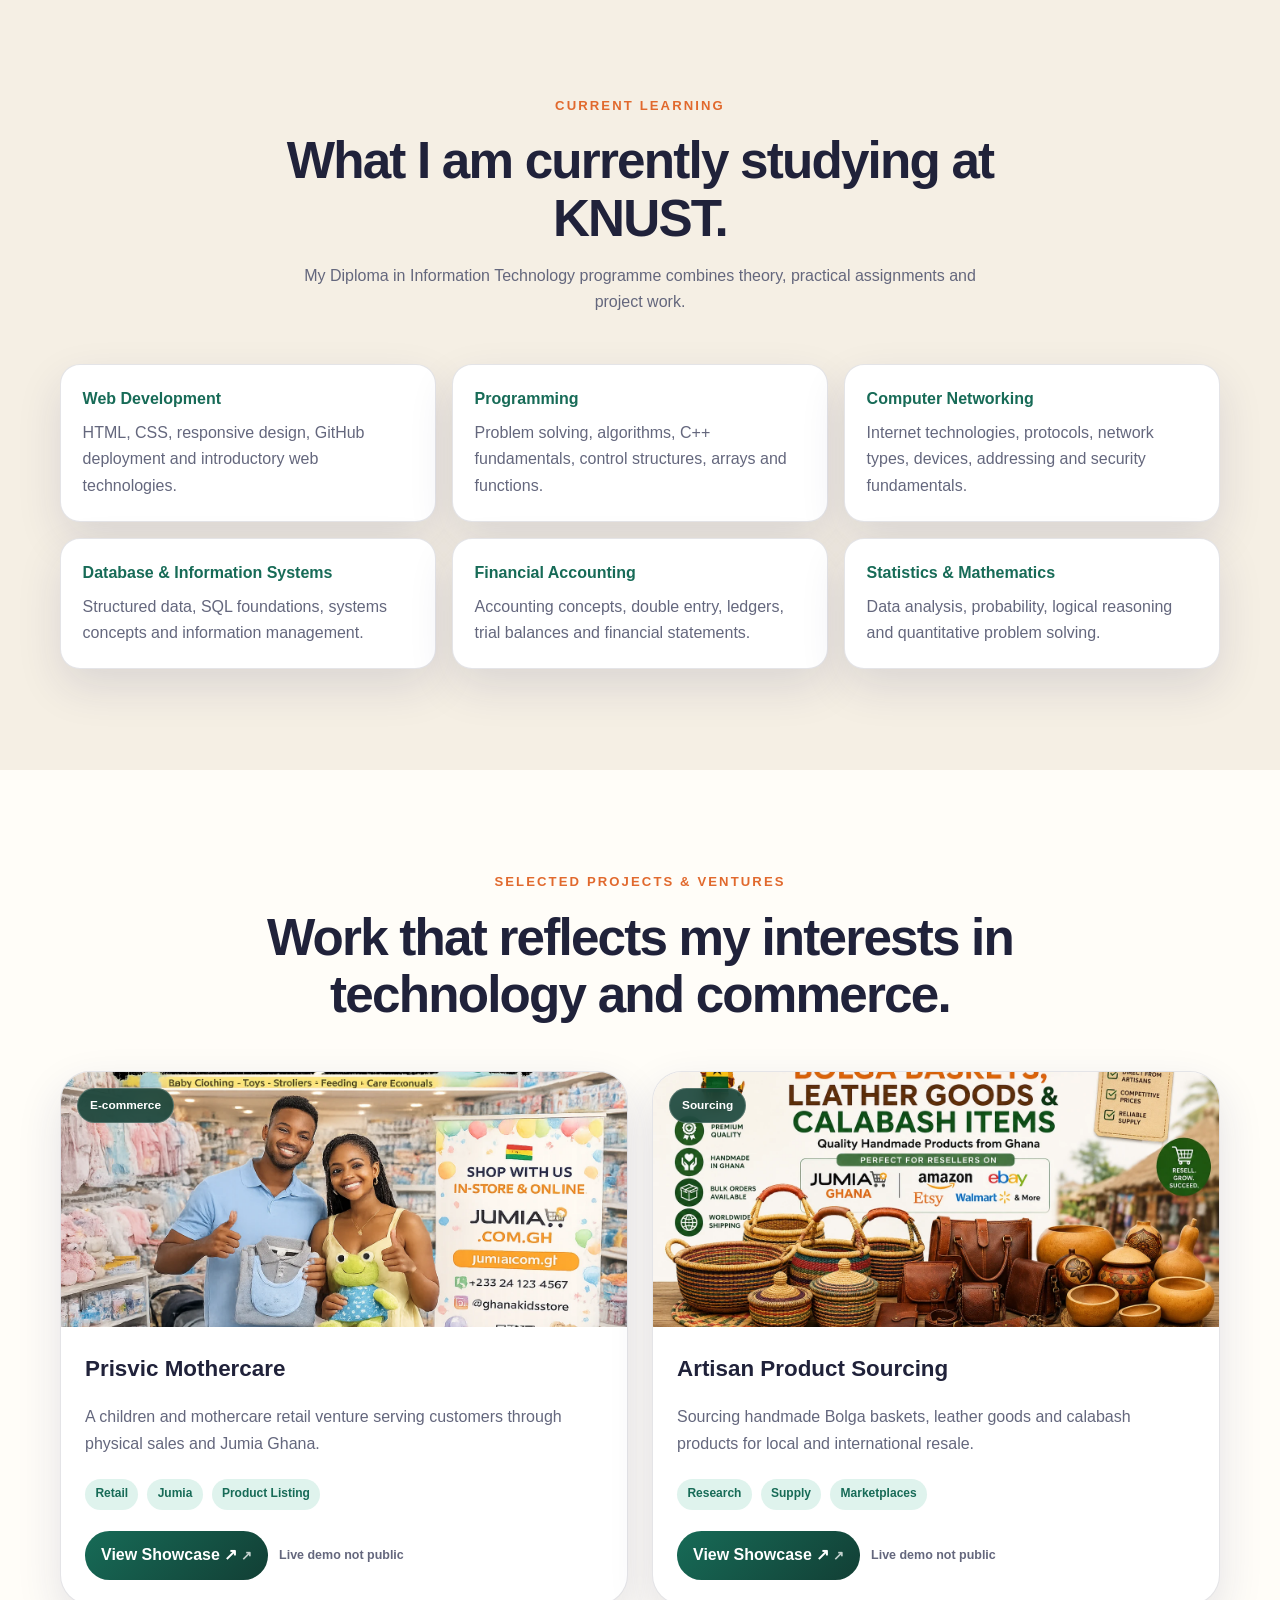
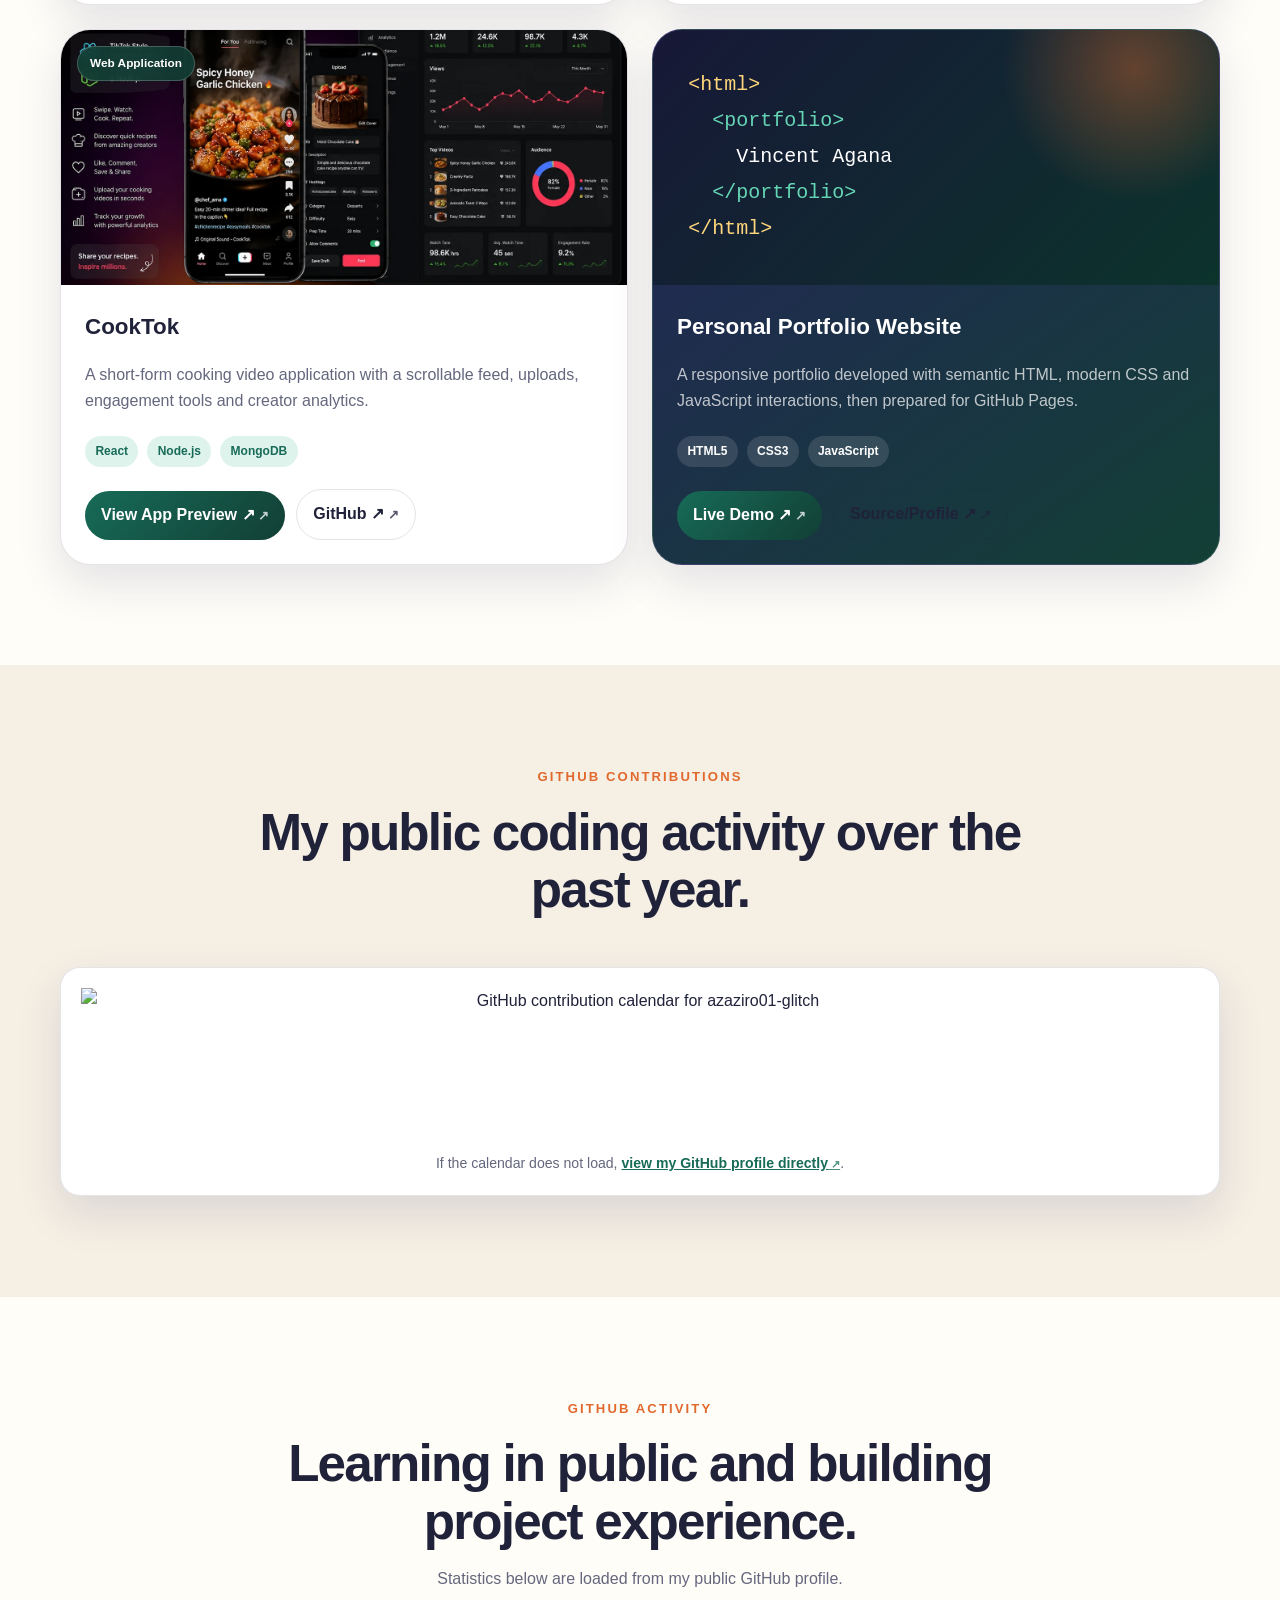
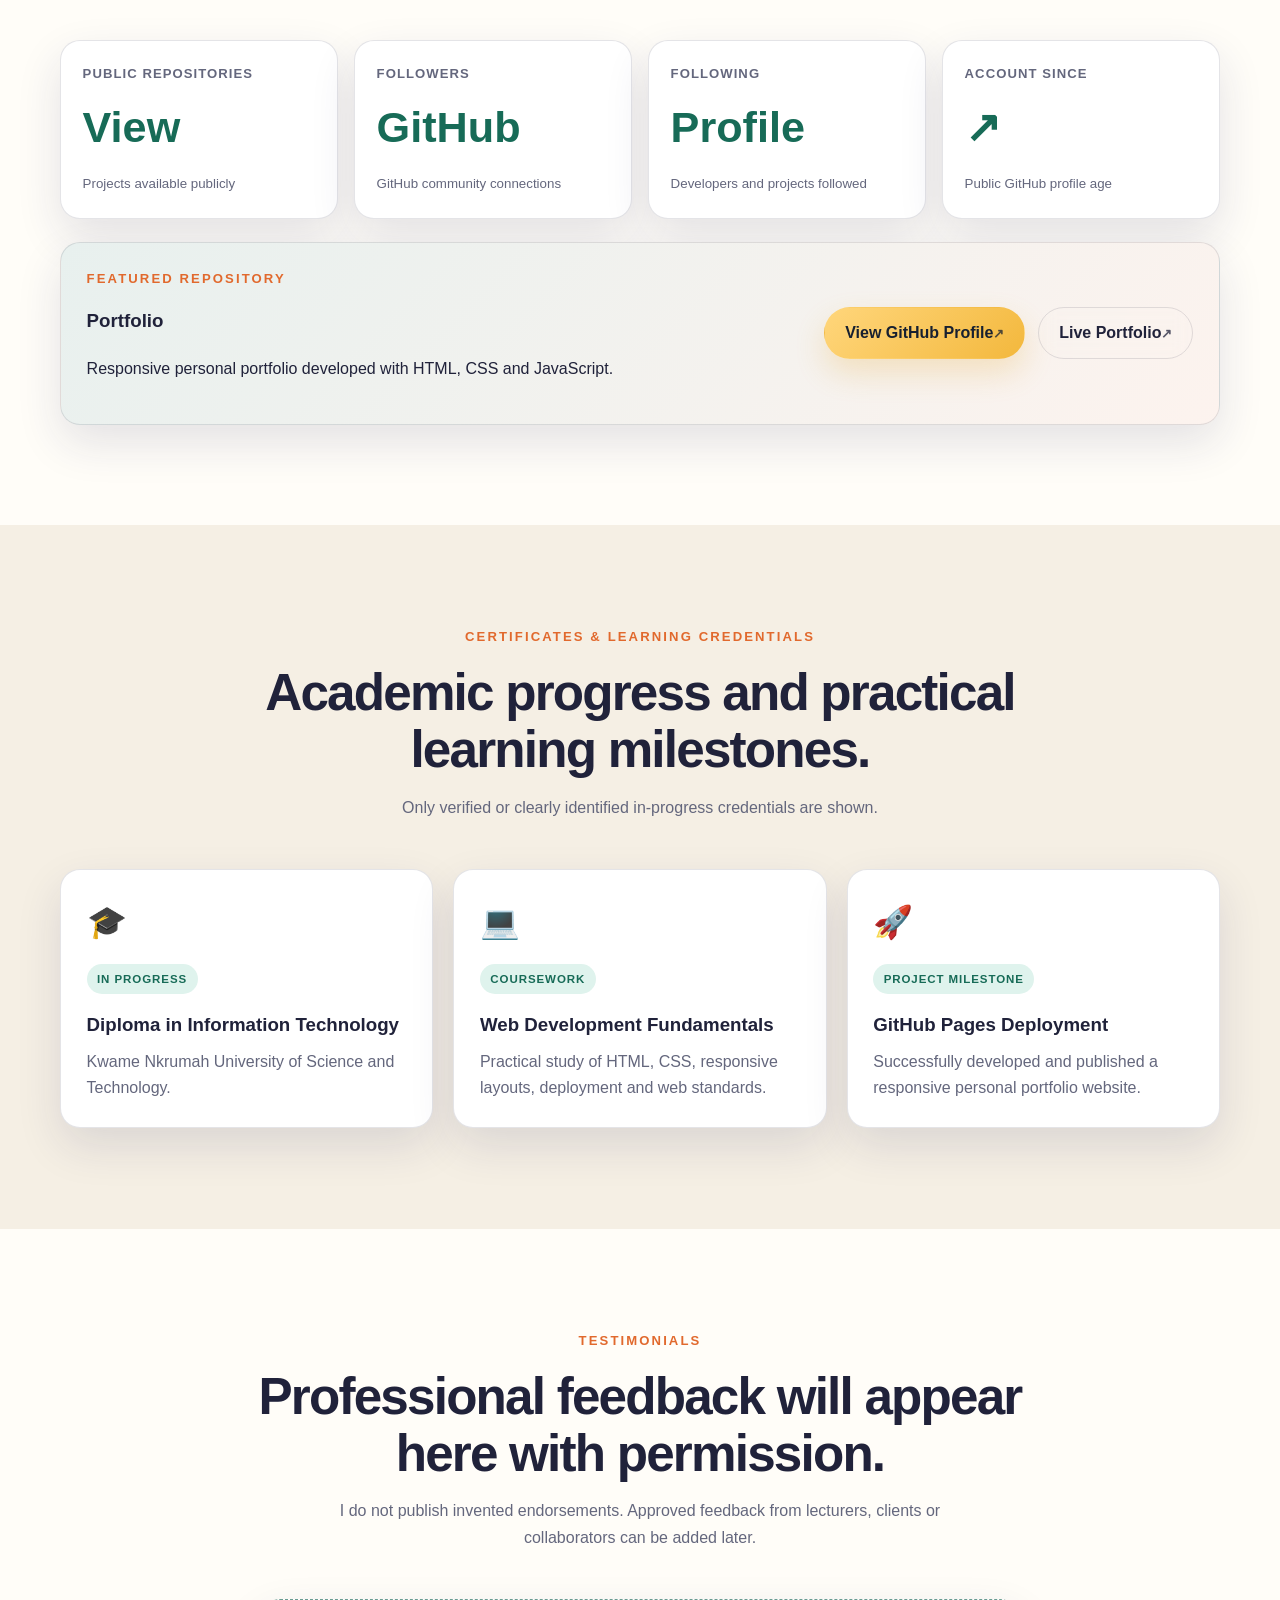
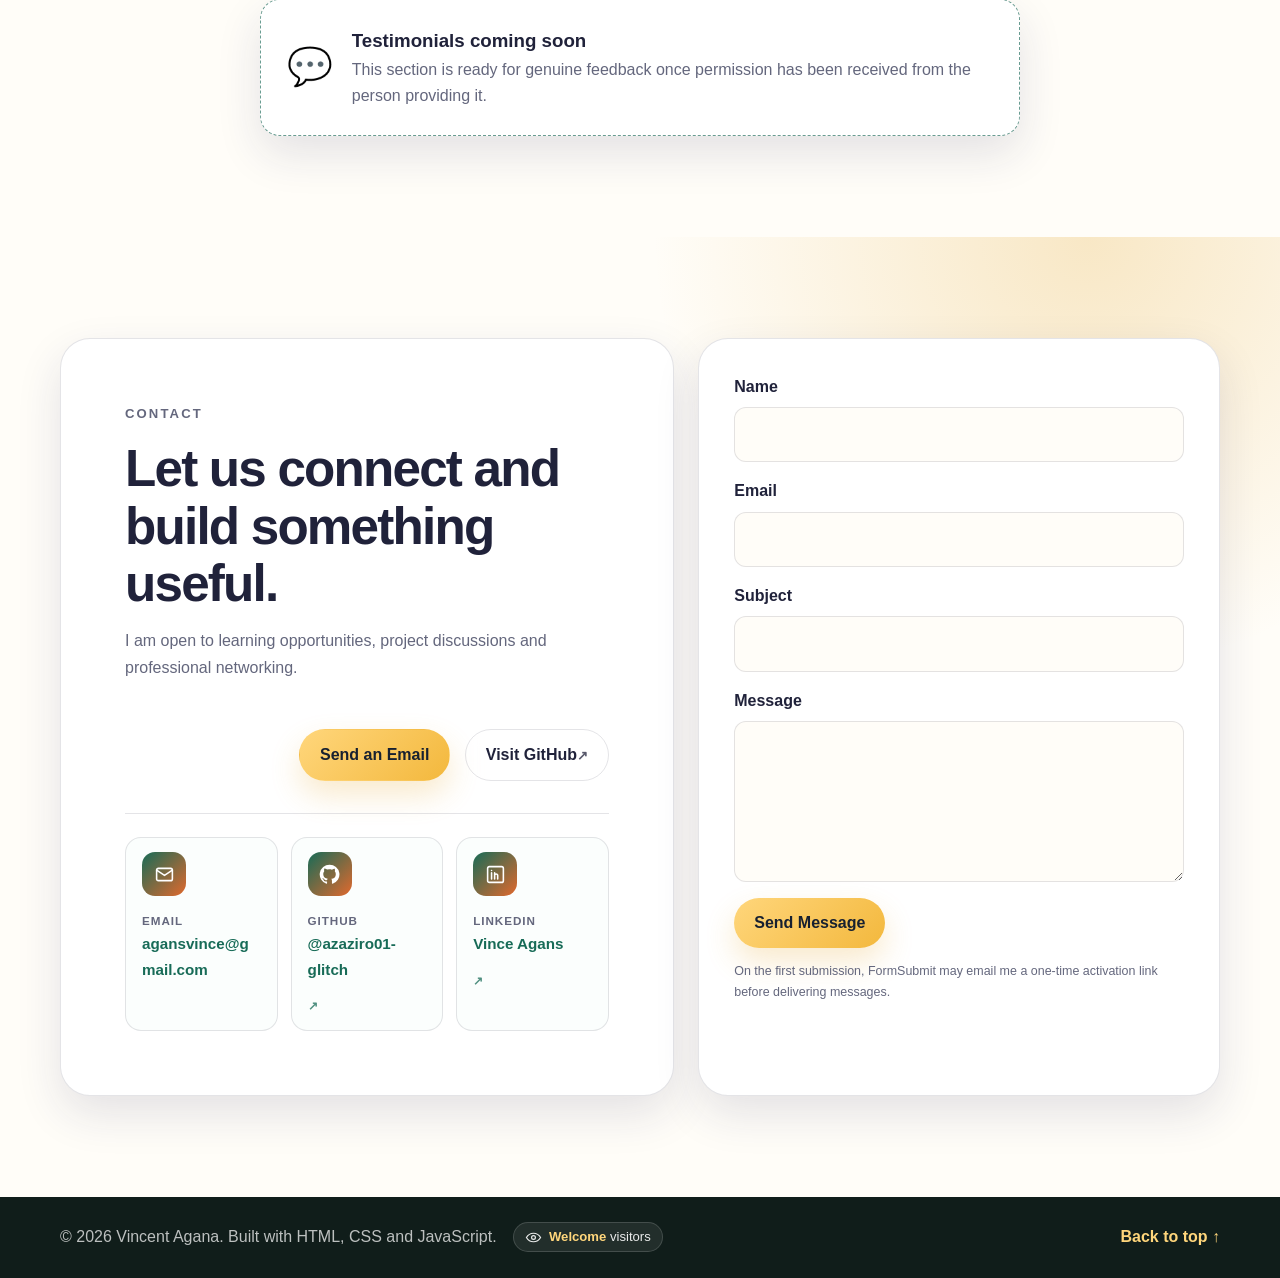
==== commit 72802d03: "Final portfolio upgrade" ====
--- a/index.html
+++ b/index.html
@@ -19,15 +19,15 @@
     <meta property="og:title" content="Vincent Agana | IT Student & Digital Entrepreneur">
     <meta property="og:description" content="Portfolio of Vincent Agana, a KNUST Diploma in Information Technology student building digital, e-commerce and community-focused projects.">
     <meta property="og:url" content="https://azaziro01-glitch.github.io/portfolio/">
-    <meta property="og:image" content="https://azaziro01-glitch.github.io/portfolio/images/vincent-profile.webp">
+    <meta property="og:image" content="https://azaziro01-glitch.github.io/portfolio/images/vincent-profile-clean.webp">
     <meta name="twitter:card" content="summary_large_image">
     <meta name="twitter:title" content="Vincent Agana | IT Student & Digital Entrepreneur">
     <meta name="twitter:description" content="KNUST IT student, web development learner and digital entrepreneur in Ghana.">
-    <meta name="twitter:image" content="https://azaziro01-glitch.github.io/portfolio/images/vincent-profile.webp">
-    <link rel="preload" as="image" href="images/vincent-profile.webp" type="image/webp" fetchpriority="high">
+    <meta name="twitter:image" content="https://azaziro01-glitch.github.io/portfolio/images/vincent-profile-clean.webp">
+    <link rel="preload" as="image" href="images/vincent-profile-clean.webp" type="image/webp" fetchpriority="high">
     <link rel="dns-prefetch" href="//github-readme-stats.vercel.app">
     <script type="application/ld+json">
-    {"@context": "https://schema.org", "@type": "Person", "name": "Vincent Agana", "url": "https://azaziro01-glitch.github.io/portfolio/", "image": "https://azaziro01-glitch.github.io/portfolio/images/vincent-profile.webp", "email": "mailto:agansvince@gmail.com", "sameAs": ["https://github.com/azaziro01-glitch", "https://www.linkedin.com/in/vince-agans-50a6523a5"], "alumniOf": {"@type": "CollegeOrUniversity", "name": "Kwame Nkrumah University of Science and Technology"}, "knowsAbout": ["Web development", "Information technology", "E-commerce", "Computer networking", "Digital entrepreneurship"]}
+    {"@context": "https://schema.org", "@type": "Person", "name": "Vincent Agana", "url": "https://azaziro01-glitch.github.io/portfolio/", "image": "https://azaziro01-glitch.github.io/portfolio/images/vincent-profile-clean.webp", "email": "mailto:agansvince@gmail.com", "sameAs": ["https://github.com/azaziro01-glitch", "https://www.linkedin.com/in/vince-agans-50a6523a5"], "alumniOf": {"@type": "CollegeOrUniversity", "name": "Kwame Nkrumah University of Science and Technology"}, "knowsAbout": ["Web development", "Information technology", "E-commerce", "Computer networking", "Digital entrepreneurship"]}
     </script>
 
     <link rel="stylesheet" href="style.css">
@@ -72,8 +72,11 @@
 
             <nav aria-label="Main navigation" id="main-nav">
                 <a href="#about">About</a>
+                <a href="#services">Services</a>
                 <a href="#skills">Skills</a>
+                <a href="#tech-stack">Tech Stack</a>
                 <a href="#timeline">Journey</a>
+                <a href="#current-learning">Learning</a>
                 <a href="#ventures">Projects</a>
                 <a href="#credentials">Certificates</a>
                 <a href="#contact">Contact</a>
@@ -134,7 +137,7 @@
 
                 <div class="hero-visual reveal">
                     <div class="portrait-frame">
-                        <img src="images/vincent-profile.webp" fetchpriority="high" decoding="async" alt="Professional portrait of Vincent Agana">
+                        <img src="images/vincent-profile-clean.webp" fetchpriority="high" decoding="async" alt="Professional portrait of Vincent Agana">
                         <div class="portrait-badge">
                             <strong>IT + Business</strong>
                             <span>Practical digital solutions</span>
@@ -172,7 +175,41 @@
             </div>
         </section>
 
-        <section id="skills" class="section section-alt">
+
+        <section id="services" class="section section-alt">
+            <div class="container">
+                <div class="section-heading centered reveal">
+                    <p class="eyebrow">Services</p>
+                    <h2>Practical digital support for people and growing ventures.</h2>
+                    <p>My services combine developing IT skills with real experience in digital commerce and business operations.</p>
+                </div>
+
+                <div class="services-grid">
+                    <article class="service-card reveal">
+                        <span class="service-icon" aria-hidden="true">&lt;/&gt;</span>
+                        <h3>Web Development</h3>
+                        <p>Responsive portfolio sites, landing pages and beginner-friendly web applications using modern HTML, CSS and JavaScript.</p>
+                    </article>
+                    <article class="service-card reveal">
+                        <span class="service-icon" aria-hidden="true">🛠</span>
+                        <h3>IT Support</h3>
+                        <p>Basic troubleshooting, device setup, networking guidance and practical support for everyday technology challenges.</p>
+                    </article>
+                    <article class="service-card reveal">
+                        <span class="service-icon" aria-hidden="true">🛒</span>
+                        <h3>E-commerce</h3>
+                        <p>Marketplace product listing, catalogue organization, product descriptions and operational support for online sellers.</p>
+                    </article>
+                    <article class="service-card reveal">
+                        <span class="service-icon" aria-hidden="true">💡</span>
+                        <h3>Digital Solutions</h3>
+                        <p>Technology-focused ideas that improve communication, product presentation, learning and small-business processes.</p>
+                    </article>
+                </div>
+            </div>
+        </section>
+
+        <section id="skills" class="section">
             <div class="container">
                 <div class="section-heading centered reveal">
                     <p class="eyebrow">Skills</p>
@@ -204,6 +241,47 @@
                     <article class="skill-card reveal">
                         <div class="skill-label"><span>E-commerce Operations</span><strong>82%</strong></div>
                         <div class="skill-track"><span class="skill-fill" data-level="82"></span></div>
+                    </article>
+                </div>
+            </div>
+        </section>
+
+
+        <section id="tech-stack" class="section section-alt">
+            <div class="container">
+                <div class="section-heading centered reveal">
+                    <p class="eyebrow">Tech Stack</p>
+                    <h2>Tools and technologies I use and continue to learn.</h2>
+                </div>
+
+                <div class="tech-grid">
+                    <article class="tech-item reveal" title="HTML5">
+                        <svg viewBox="0 0 128 128" aria-hidden="true"><path fill="#E44D26" d="M19 4l9 101 36 10 36-10 9-101z"/><path fill="#F16529" d="M64 107V12h36l-8 86z"/><path fill="#EBEBEB" d="M64 52H46l-1-13h19V27H32l3 38h29zm0 32l-16-4-1-11H35l2 21 27 7z"/><path fill="#FFF" d="M64 52v13h15l-2 15-13 4v13l25-7 4-38zm0-25v12h30l1-12z"/></svg>
+                        <span>HTML5</span>
+                    </article>
+                    <article class="tech-item reveal" title="CSS3">
+                        <svg viewBox="0 0 128 128" aria-hidden="true"><path fill="#1572B6" d="M19 4l9 101 36 10 36-10 9-101z"/><path fill="#33A9DC" d="M64 107V12h36l-8 86z"/><path fill="#FFF" d="M64 52h18l1-13H64V27h32l-3 38H64zm0 32 16-4 1-11h12l-2 21-27 7z"/><path fill="#EBEBEB" d="M64 52v13H49l1 15 14 4v13l-26-7-3-38zm0-25v12H34l-1-12z"/></svg>
+                        <span>CSS3</span>
+                    </article>
+                    <article class="tech-item reveal" title="JavaScript">
+                        <svg viewBox="0 0 128 128" aria-hidden="true"><path fill="#F7DF1E" d="M0 0h128v128H0z"/><path d="M67 99c3 5 7 8 12 8 5 0 8-2 8-6 0-4-3-5-9-8l-3-1c-9-4-15-9-15-20 0-10 8-18 20-18 9 0 15 3 20 11l-11 7c-3-5-6-7-9-7-4 0-7 3-7 6 0 4 3 6 8 8l3 1c11 5 17 10 17 20 0 12-9 18-22 18-12 0-20-6-24-14zm-43 1c2 4 4 7 9 7 4 0 6-2 6-8V55h14v44c0 14-8 20-20 20-11 0-17-6-20-13z"/></svg>
+                        <span>JavaScript</span>
+                    </article>
+                    <article class="tech-item reveal" title="React">
+                        <svg viewBox="-11.5 -10.2 23 20.4" aria-hidden="true"><circle r="2.05" fill="#61DAFB"/><g fill="none" stroke="#61DAFB" stroke-width="1"><ellipse rx="11" ry="4.2"/><ellipse rx="11" ry="4.2" transform="rotate(60)"/><ellipse rx="11" ry="4.2" transform="rotate(120)"/></g></svg>
+                        <span>React</span>
+                    </article>
+                    <article class="tech-item reveal" title="Node.js">
+                        <svg viewBox="0 0 128 128" aria-hidden="true"><path fill="#83CD29" d="M64 4l52 30v60l-52 30-52-30V34z"/><path fill="#FFF" d="M47 87c0 7-4 11-10 11-7 0-11-4-11-11V61h8v26c0 3 1 5 3 5s3-2 3-5V61h7zm16 11c-8 0-13-4-13-12h8c0 4 2 6 5 6 3 0 5-2 5-5 0-4-3-5-7-7-6-3-10-6-10-12 0-7 5-11 12-11 8 0 12 4 12 12h-8c0-4-1-6-4-6s-4 2-4 5c0 3 3 5 7 7 6 3 10 6 10 13 0 7-5 10-13 10zm31-1h-8V67h-8v-6h24v6h-8z"/></svg>
+                        <span>Node.js</span>
+                    </article>
+                    <article class="tech-item reveal" title="Git">
+                        <svg viewBox="0 0 128 128" aria-hidden="true"><path fill="#F05133" d="M124 58L70 4a9 9 0 0 0-13 0L46 15l14 14a11 11 0 0 1 14 14l14 14a11 11 0 1 1-7 7L68 51v31a11 11 0 1 1-8 0V51a11 11 0 0 1-6-15L40 22 4 58a9 9 0 0 0 0 13l53 53a9 9 0 0 0 13 0l54-53a9 9 0 0 0 0-13z"/></svg>
+                        <span>Git</span>
+                    </article>
+                    <article class="tech-item reveal" title="GitHub">
+                        <svg viewBox="0 0 128 128" aria-hidden="true"><path fill="currentColor" d="M64 5a59 59 0 0 0-19 115c3 1 4-1 4-3v-11c-17 4-21-7-21-7-3-7-7-9-7-9-6-4 0-4 0-4 6 1 10 7 10 7 6 10 15 7 19 5 1-4 2-7 4-9-14-2-29-7-29-31 0-7 3-13 7-17-1-2-3-8 1-17 0 0 6-2 18 7a61 61 0 0 1 32 0c12-9 18-7 18-7 4 9 2 15 1 17 5 5 7 11 7 17 0 24-15 29-29 31 3 3 5 8 5 15v22c0 2 1 4 4 3A59 59 0 0 0 64 5z"/></svg>
+                        <span>GitHub</span>
                     </article>
                 </div>
             </div>
@@ -256,7 +334,45 @@
             </div>
         </section>
 
-        <section id="ventures" class="section section-alt">
+
+        <section id="current-learning" class="section section-alt">
+            <div class="container">
+                <div class="section-heading centered reveal">
+                    <p class="eyebrow">Current Learning</p>
+                    <h2>What I am currently studying at KNUST.</h2>
+                    <p>My Diploma in Information Technology programme combines theory, practical assignments and project work.</p>
+                </div>
+
+                <div class="learning-grid">
+                    <article class="learning-card reveal">
+                        <span>Web Development</span>
+                        <p>HTML, CSS, responsive design, GitHub deployment and introductory web technologies.</p>
+                    </article>
+                    <article class="learning-card reveal">
+                        <span>Programming</span>
+                        <p>Problem solving, algorithms, C++ fundamentals, control structures, arrays and functions.</p>
+                    </article>
+                    <article class="learning-card reveal">
+                        <span>Computer Networking</span>
+                        <p>Internet technologies, protocols, network types, devices, addressing and security fundamentals.</p>
+                    </article>
+                    <article class="learning-card reveal">
+                        <span>Database & Information Systems</span>
+                        <p>Structured data, SQL foundations, systems concepts and information management.</p>
+                    </article>
+                    <article class="learning-card reveal">
+                        <span>Financial Accounting</span>
+                        <p>Accounting concepts, double entry, ledgers, trial balances and financial statements.</p>
+                    </article>
+                    <article class="learning-card reveal">
+                        <span>Statistics & Mathematics</span>
+                        <p>Data analysis, probability, logical reasoning and quantitative problem solving.</p>
+                    </article>
+                </div>
+            </div>
+        </section>
+
+        <section id="ventures" class="section">
             <div class="container">
                 <div class="section-heading centered reveal">
                     <p class="eyebrow">Selected Projects & Ventures</p>
@@ -336,6 +452,24 @@
 
 
         
+
+        <section id="github-contributions" class="section section-alt">
+            <div class="container">
+                <div class="section-heading centered reveal">
+                    <p class="eyebrow">GitHub Contributions</p>
+                    <h2>My public coding activity over the past year.</h2>
+                </div>
+                <div class="contribution-card reveal">
+                    <img
+                        src="https://ghchart.rshah.org/176b57/azaziro01-glitch"
+                        alt="GitHub contribution calendar for azaziro01-glitch"
+                        loading="lazy"
+                        decoding="async">
+                    <p>If the calendar does not load, <a href="https://github.com/azaziro01-glitch" target="_blank" rel="noopener noreferrer">view my GitHub profile directly</a>.</p>
+                </div>
+            </div>
+        </section>
+
         <section id="github-stats" class="section">
             <div class="container">
                 <div class="section-heading centered reveal">
--- a/style.css
+++ b/style.css
@@ -1588,3 +1588,182 @@
         justify-content: center;
     }
 }
+
+
+/* Signature upgrade */
+html,
+body,
+.site-header,
+.section,
+.section-alt,
+.project-card,
+.service-card,
+.tech-item,
+.learning-card,
+.contact-card,
+.contact-form {
+    transition:
+        background-color 280ms ease,
+        color 280ms ease,
+        border-color 280ms ease,
+        box-shadow 280ms ease;
+}
+
+.services-grid {
+    display: grid;
+    grid-template-columns: repeat(4, minmax(0, 1fr));
+    gap: 1.15rem;
+}
+
+.service-card {
+    padding: 1.5rem;
+    background: var(--surface);
+    border: 1px solid var(--border);
+    border-radius: var(--radius-md);
+    box-shadow: var(--shadow);
+    transition: transform 220ms ease, box-shadow 220ms ease, border-color 220ms ease;
+}
+
+.service-card:hover {
+    transform: translateY(-8px);
+    box-shadow: var(--shadow-hover);
+    border-color: color-mix(in srgb, var(--accent) 45%, var(--border));
+}
+
+.service-icon {
+    display: grid;
+    place-items: center;
+    width: 52px;
+    height: 52px;
+    margin-bottom: 1rem;
+    color: #fff;
+    background: linear-gradient(135deg, var(--primary), var(--accent));
+    border-radius: 16px;
+    font-size: 1.2rem;
+    font-weight: 900;
+}
+
+.service-card h3 {
+    margin: 0 0 0.5rem;
+}
+
+.service-card p {
+    margin: 0;
+    color: var(--muted);
+}
+
+.tech-grid {
+    display: grid;
+    grid-template-columns: repeat(7, minmax(0, 1fr));
+    gap: 1rem;
+}
+
+.tech-item {
+    display: grid;
+    place-items: center;
+    gap: 0.65rem;
+    min-height: 138px;
+    padding: 1rem;
+    background: var(--surface);
+    border: 1px solid var(--border);
+    border-radius: var(--radius-md);
+    box-shadow: 0 12px 28px rgba(37,35,90,.07);
+    transition: transform 220ms ease, box-shadow 220ms ease;
+}
+
+.tech-item:hover {
+    transform: translateY(-8px) scale(1.02);
+    box-shadow: var(--shadow-hover);
+}
+
+.tech-item svg {
+    width: 58px;
+    height: 58px;
+}
+
+.tech-item span {
+    font-weight: 850;
+}
+
+.learning-grid {
+    display: grid;
+    grid-template-columns: repeat(3, minmax(0, 1fr));
+    gap: 1rem;
+}
+
+.learning-card {
+    padding: 1.35rem;
+    background: var(--surface);
+    border: 1px solid var(--border);
+    border-radius: var(--radius-md);
+    box-shadow: var(--shadow);
+}
+
+.learning-card span {
+    display: block;
+    margin-bottom: 0.45rem;
+    color: var(--primary);
+    font-weight: 900;
+}
+
+.learning-card p {
+    margin: 0;
+    color: var(--muted);
+}
+
+.contribution-card {
+    overflow: hidden;
+    padding: 1.25rem;
+    background: var(--surface);
+    border: 1px solid var(--border);
+    border-radius: var(--radius-md);
+    box-shadow: var(--shadow);
+    text-align: center;
+}
+
+.contribution-card img {
+    display: block;
+    width: 100%;
+    min-height: 150px;
+    object-fit: contain;
+}
+
+.contribution-card p {
+    margin: 0.9rem 0 0;
+    color: var(--muted);
+    font-size: 0.88rem;
+}
+
+.contribution-card a {
+    color: var(--primary);
+    font-weight: 800;
+}
+
+@media (max-width: 1000px) {
+    .services-grid {
+        grid-template-columns: repeat(2, minmax(0, 1fr));
+    }
+
+    .tech-grid {
+        grid-template-columns: repeat(4, minmax(0, 1fr));
+    }
+}
+
+@media (max-width: 700px) {
+    .services-grid,
+    .learning-grid {
+        grid-template-columns: 1fr;
+    }
+
+    .tech-grid {
+        grid-template-columns: repeat(2, minmax(0, 1fr));
+    }
+
+    .contribution-card {
+        overflow-x: auto;
+    }
+
+    .contribution-card img {
+        min-width: 720px;
+    }
+}
